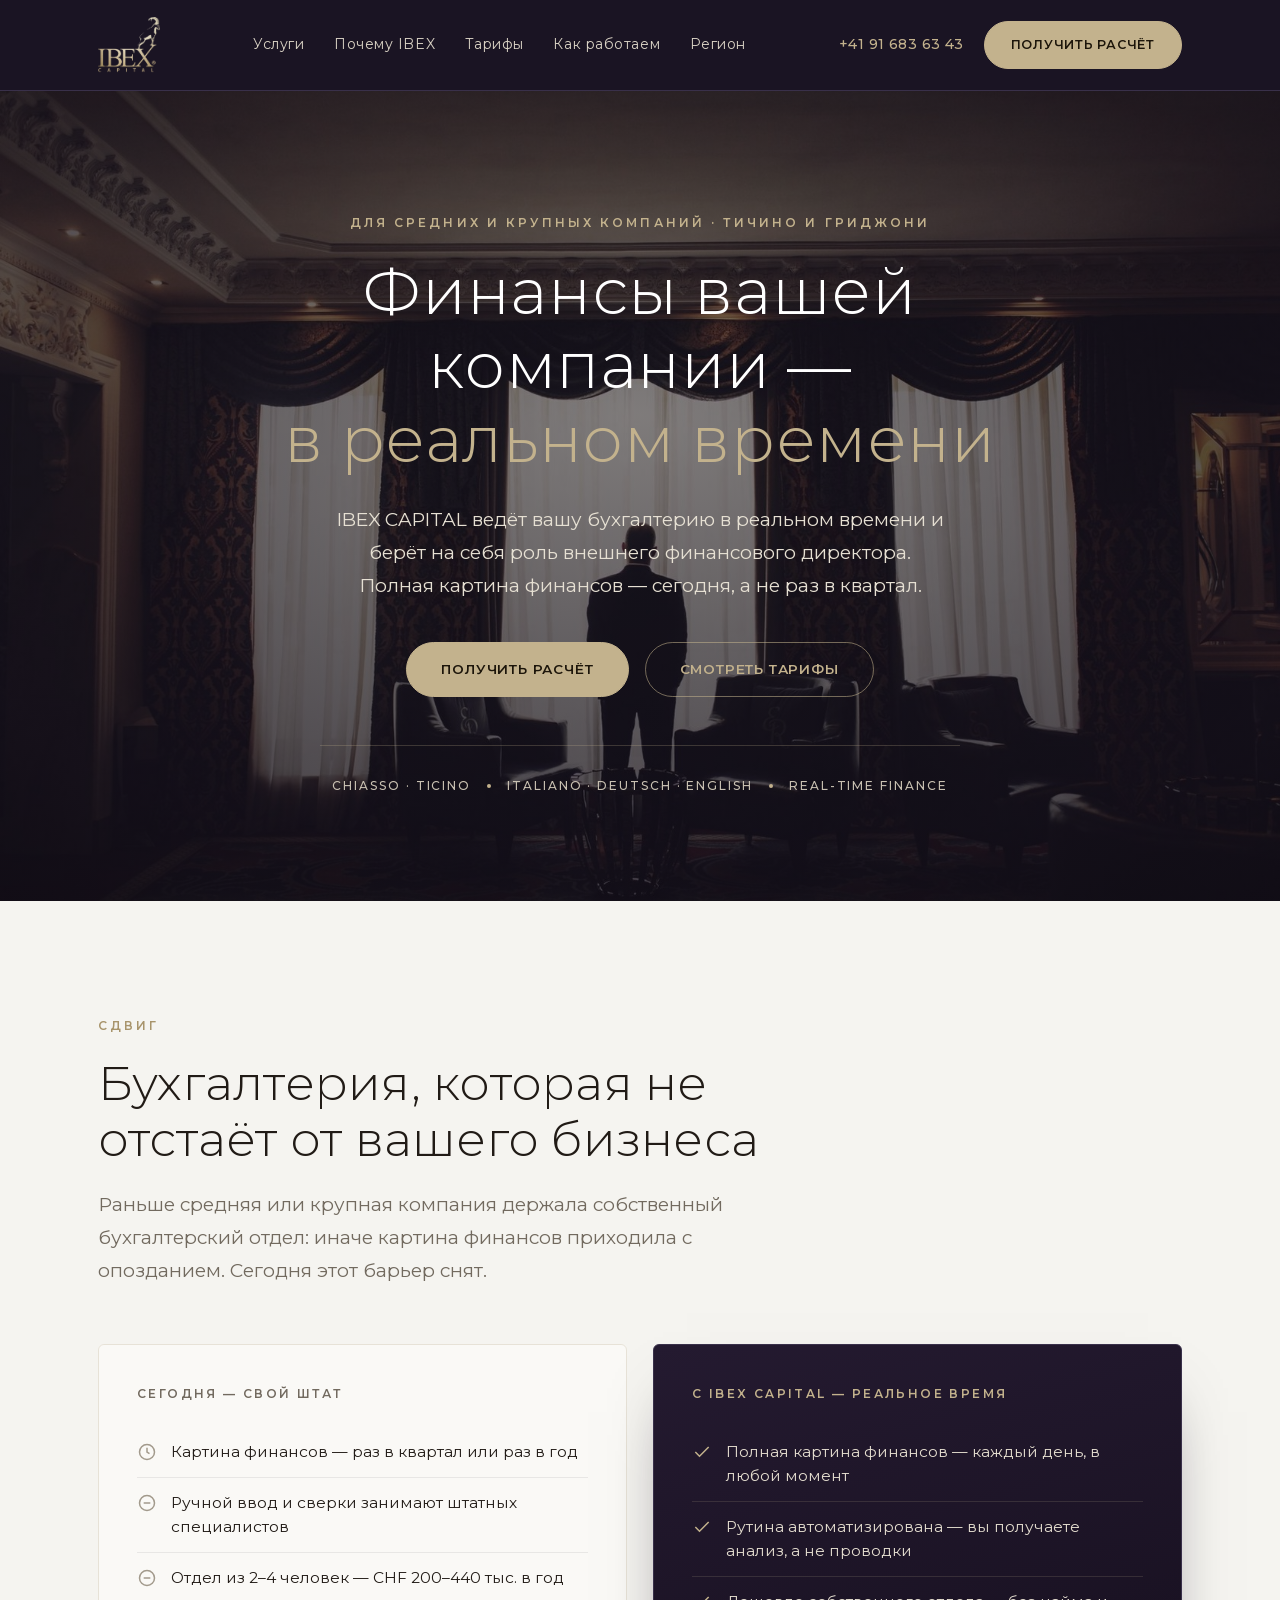
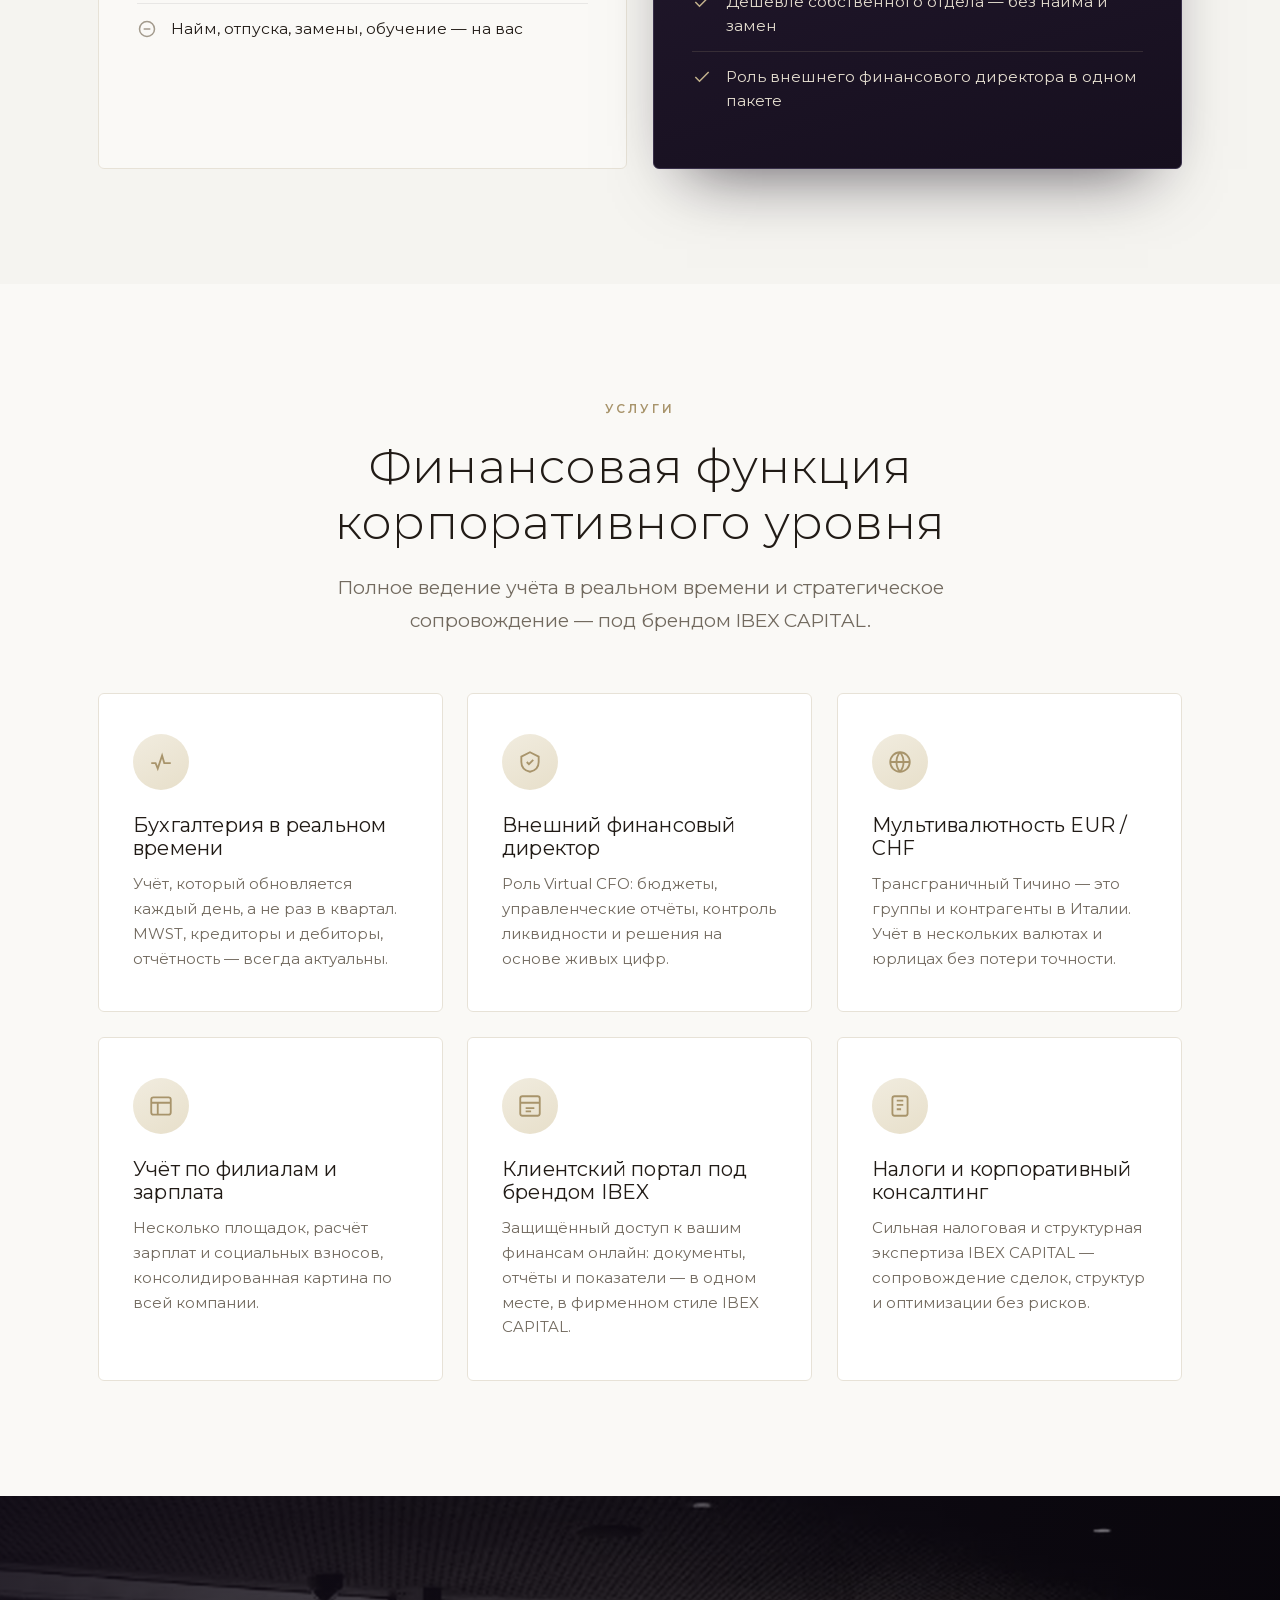
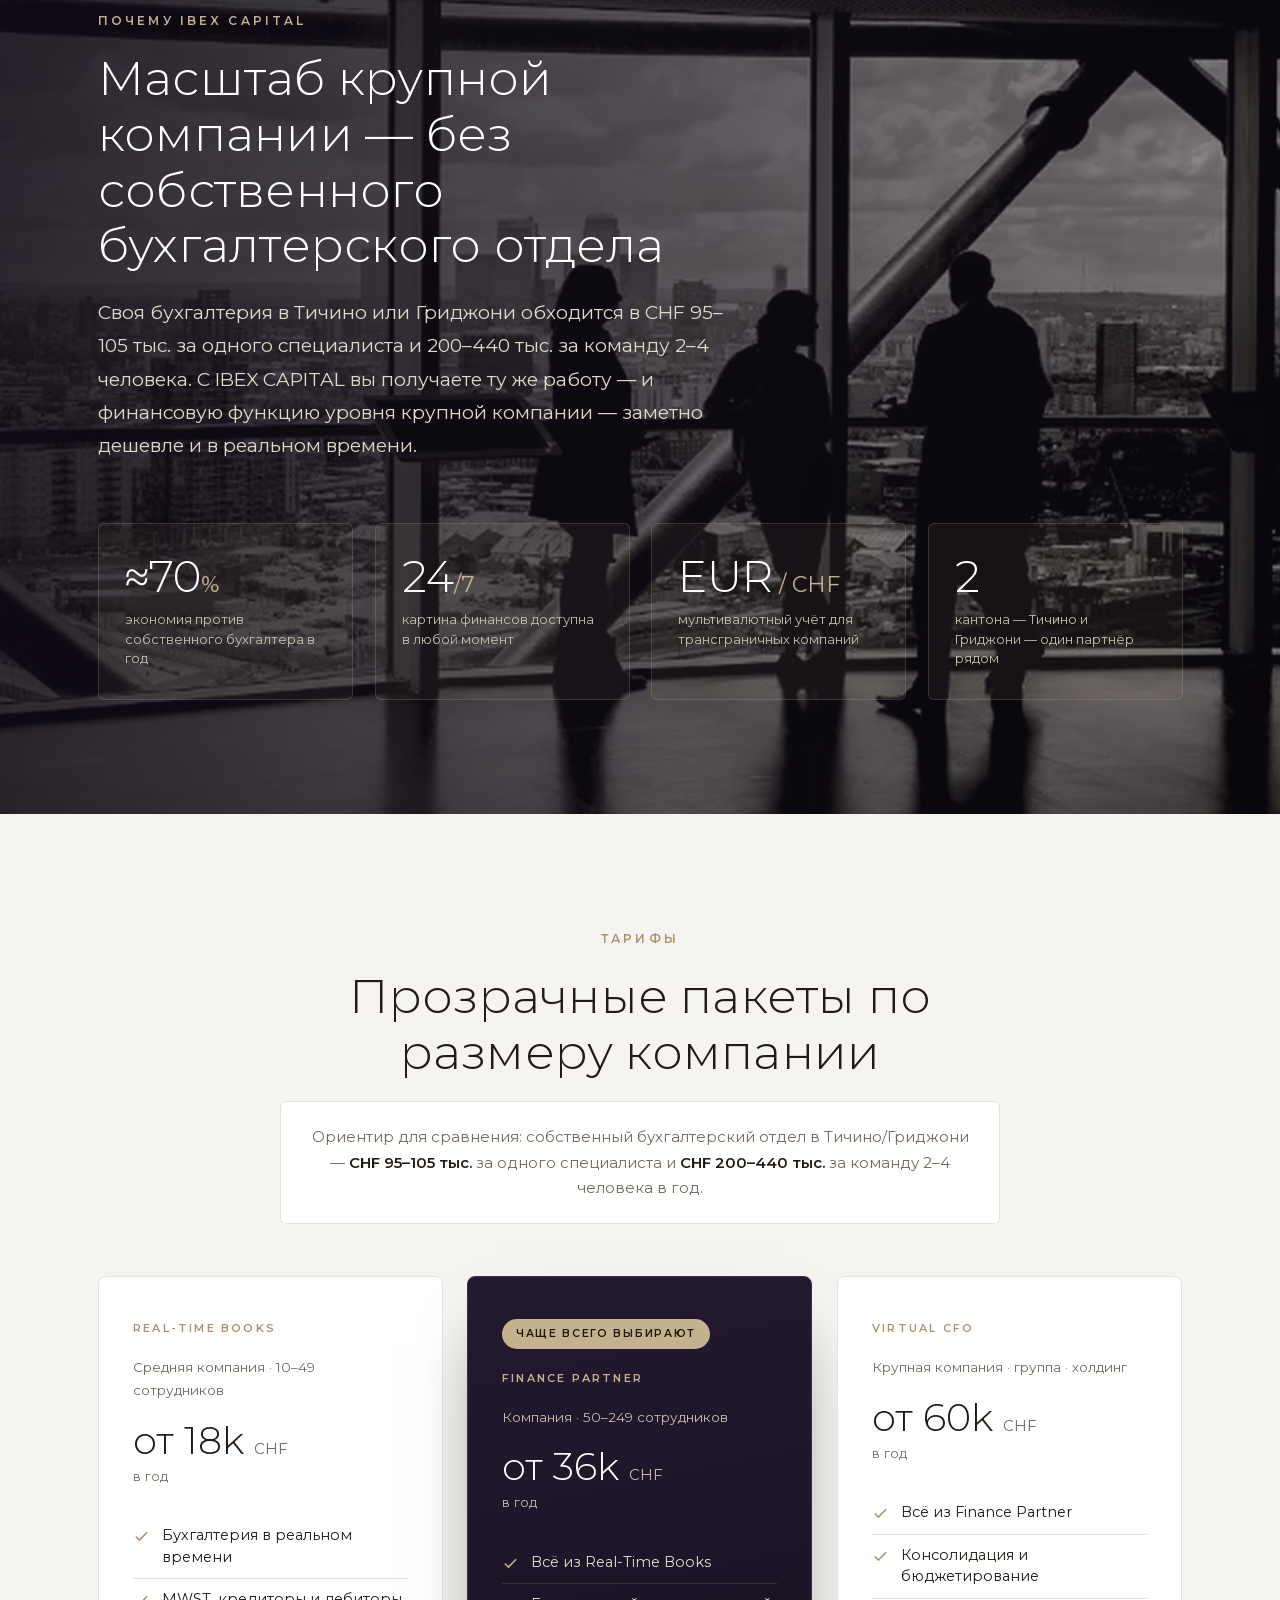
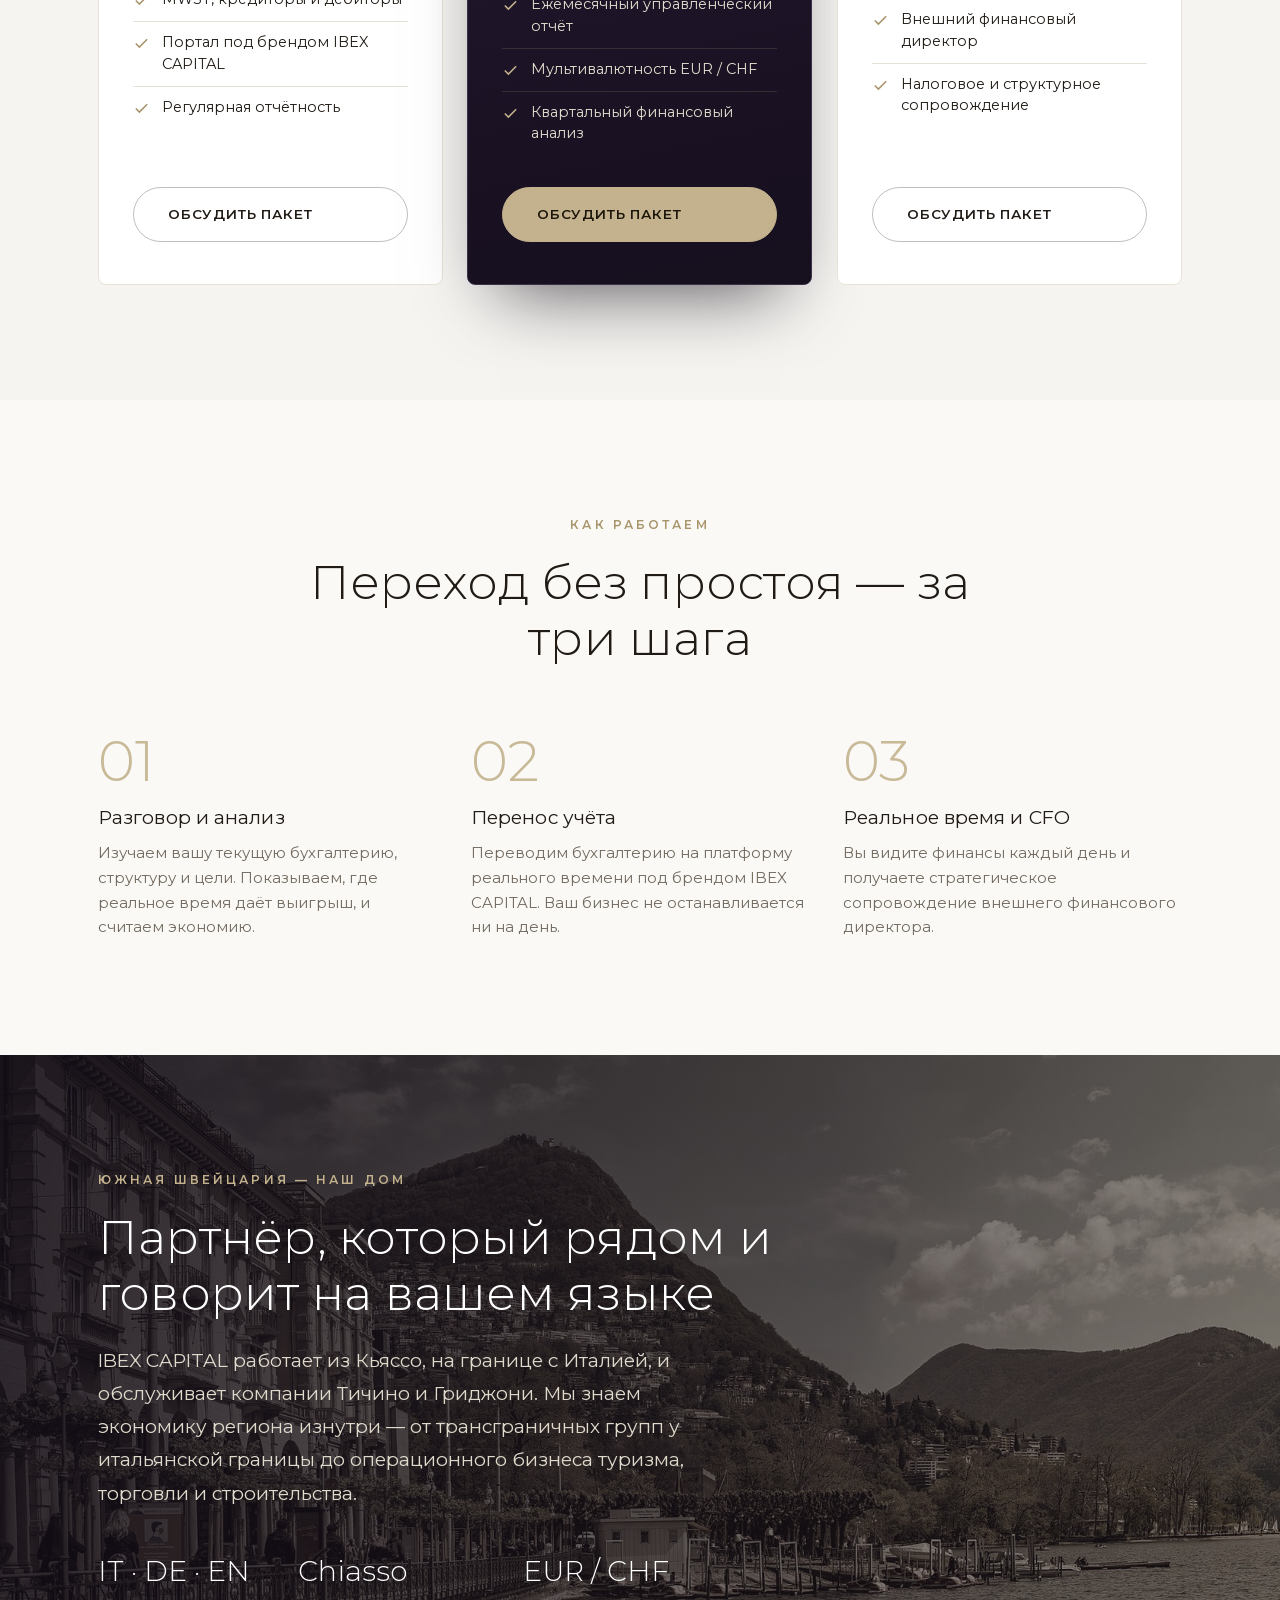
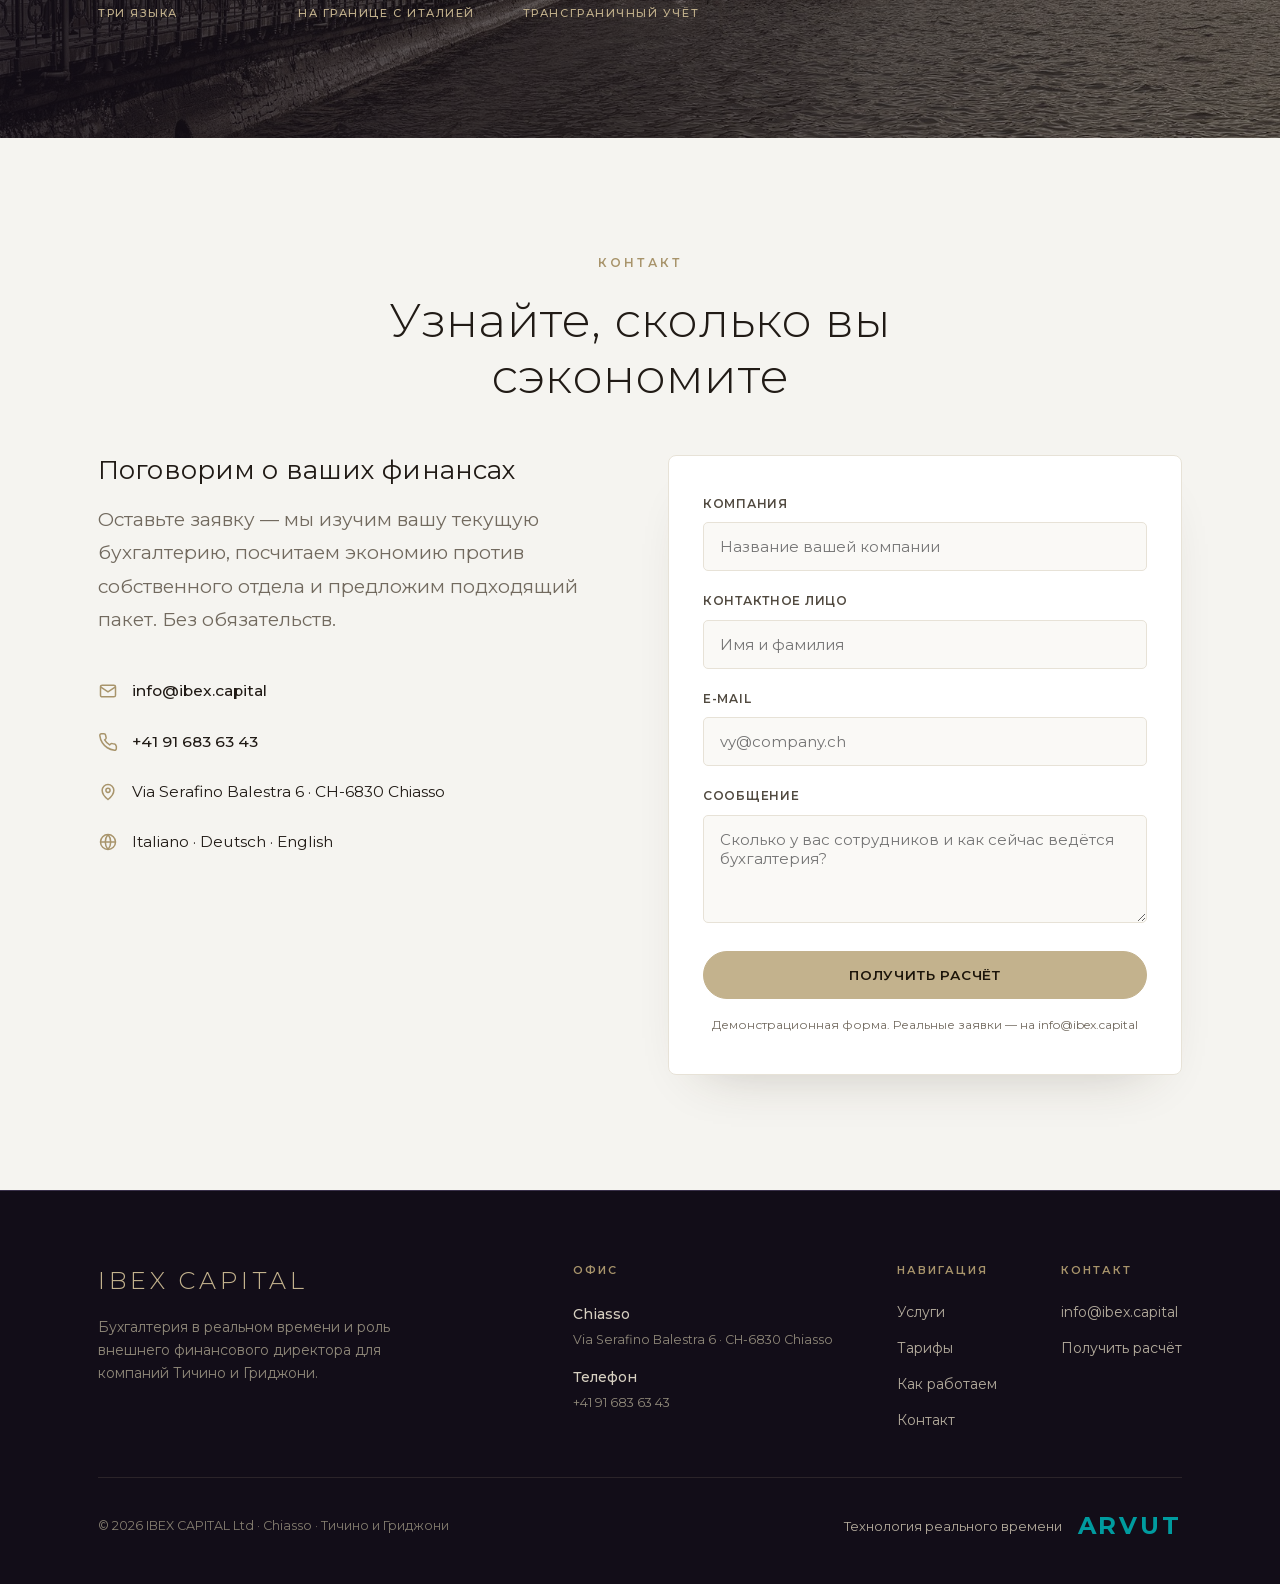
==== index.html @ 10ece0eb "IBEX CAPITAL — RU landing (real-time accounting, Ticino & Grigioni)" ====
<!DOCTYPE html>
<html lang="ru">
<head>
<meta charset="UTF-8">
<meta name="viewport" content="width=device-width, initial-scale=1">
<title>IBEX CAPITAL — Финансы вашей компании в реальном времени · Тичино и Гриджони</title>
<meta name="description" content="IBEX CAPITAL ведёт бухгалтерию вашей компании в реальном времени и берёт на себя роль внешнего финансового директора. Chiasso · Тичино и Гриджони.">
<link rel="stylesheet" href="fonts/fonts.css">
<style>
:root{
  --dark:#1a1423; --dark2:#120d18; --panel:#241a30;
  --gold:#c3b28d; --gold-lt:#dccbaa; --gold-dk:#a8946b;
  --cream:#f5f4f0; --paper:#faf9f6; --white:#ffffff;
  --ink:#211b16; --muted:#726a5f; --line:#e7e2d7; --line-dk:#39304a;
  --arvut:#009b9f;
  --sans:'Montserrat',-apple-system,BlinkMacSystemFont,'Segoe UI',sans-serif;
  --head:'Montserrat',Georgia,serif;
}
*{box-sizing:border-box;}
html{scroll-behavior:smooth;}
body{margin:0;font-family:var(--sans);color:var(--ink);background:var(--white);
  font-size:17px;line-height:1.7;font-weight:400;-webkit-font-smoothing:antialiased;text-rendering:optimizeLegibility;}
h1,h2,h3{font-family:var(--head);font-weight:300;line-height:1.16;margin:0;letter-spacing:.005em;}
p{margin:0;}
a{color:inherit;text-decoration:none;}
img,svg{display:block;max-width:100%;}
.wrap{max-width:1180px;margin:0 auto;padding:0 clamp(20px,5vw,48px);}
.eyebrow{font-family:var(--sans);font-weight:600;font-size:12px;letter-spacing:.26em;
  text-transform:uppercase;color:var(--gold-dk);margin-bottom:20px;}
.eyebrow.light{color:var(--gold);}
.lead{font-size:clamp(16.5px,2vw,19px);color:var(--muted);line-height:1.75;font-weight:400;}
section{position:relative;}
.sec{padding:clamp(66px,9vw,124px) 0;}

/* buttons — pill, gold */
.btn{display:inline-flex;align-items:center;gap:9px;font-family:var(--sans);font-weight:600;
  font-size:13.5px;letter-spacing:.06em;text-transform:uppercase;padding:15px 34px;border-radius:999px;
  transition:transform .25s,background .25s,color .25s,border-color .25s;cursor:pointer;
  border:1px solid transparent;white-space:nowrap;}
.btn-gold{background:var(--gold);color:#1c150a;border-color:var(--gold);}
.btn-gold:hover{background:var(--gold-lt);border-color:var(--gold-lt);color:#1c150a;transform:translateY(-2px);}
.btn-ghost{background:transparent;color:var(--gold);border-color:rgba(195,178,141,.55);}
.btn-ghost:hover{background:rgba(195,178,141,.12);border-color:var(--gold);color:var(--gold-lt);}
.btn-out{background:transparent;color:var(--ink);border-color:rgba(33,27,22,.28);}
.btn-out:hover{background:var(--ink);color:var(--gold-lt);border-color:var(--ink);transform:translateY(-2px);}

/* ── nav (dark) ── */
.nav{background:var(--dark);position:sticky;top:0;z-index:40;border-bottom:1px solid var(--line-dk);}
.nav-in{height:90px;display:flex;align-items:center;justify-content:space-between;gap:24px;}
.brandlogo{display:flex;align-items:center;gap:14px;}
.brandlogo img{height:56px;width:auto;}
.navlinks{display:flex;align-items:center;gap:clamp(16px,2.3vw,34px);}
.navlinks a{color:#d9d2c4;font-weight:400;font-size:14px;letter-spacing:.04em;transition:color .2s;}
.navlinks a:hover{color:var(--gold);}
.nav-right{display:flex;align-items:center;gap:20px;}
.nav-phone{color:var(--gold);font-size:14px;font-weight:500;letter-spacing:.03em;white-space:nowrap;}
.cta-nav{padding:12px 26px;font-size:12.5px;}

/* ── hero ── */
.hero{position:relative;min-height:calc(100svh - 90px);display:flex;align-items:center;
  overflow:hidden;background:var(--dark);padding:12vh 0 10vh;text-align:center;}
.hero .bg{position:absolute;inset:0;width:100%;height:100%;object-fit:cover;object-position:50% 42%;}
.hero .veil{position:absolute;inset:0;
  background:radial-gradient(120% 100% at 50% 40%,rgba(18,13,24,.5) 0%,rgba(18,13,24,.74) 55%,rgba(12,9,16,.9) 100%);}
.hero .wrap{position:relative;z-index:2;width:100%;}
.hero-in{max-width:800px;margin:0 auto;color:#fff;}
.hero h1{font-size:clamp(34px,5.8vw,64px);color:#fff;margin-bottom:26px;font-weight:300;letter-spacing:.01em;}
.hero h1 em{font-style:normal;color:var(--gold);}
.hero .lead{color:#e6e0d3;max-width:620px;margin:0 auto 40px;font-size:clamp(16px,1.9vw,19px);}
.hero-cta{display:flex;gap:16px;flex-wrap:wrap;margin-bottom:48px;justify-content:center;}
.trust{display:flex;align-items:center;justify-content:center;gap:16px;flex-wrap:wrap;
  padding-top:30px;border-top:1px solid rgba(195,178,141,.24);max-width:640px;margin:0 auto;}
.trust span{font-size:12px;letter-spacing:.16em;text-transform:uppercase;color:#c9c1b2;font-weight:500;}
.trust .dot{width:4px;height:4px;border-radius:50%;background:var(--gold);}

/* ── section heading ── */
.shead{max-width:720px;margin-bottom:14px;}
.shead h2{font-size:clamp(28px,4.2vw,48px);margin-bottom:20px;}
.center{margin-left:auto;margin-right:auto;text-align:center;}

/* ── shift ── */
.bg-cream{background:var(--cream);}
.shift-grid{display:grid;grid-template-columns:1fr 1fr;gap:26px;margin-top:56px;}
.shift-card{padding:42px 38px;border-radius:6px;border:1px solid var(--line);background:var(--white);}
.shift-card.now{background:var(--paper);}
.shift-card.ibx{background:linear-gradient(165deg,#241a30,#160f1e);border:1px solid var(--line-dk);color:#fff;
  box-shadow:0 34px 66px -34px rgba(15,9,22,.7);}
.shift-card h3{font-size:12px;font-family:var(--sans);font-weight:600;letter-spacing:.2em;
  text-transform:uppercase;margin-bottom:26px;}
.shift-card.now h3{color:var(--muted);}
.shift-card.ibx h3{color:var(--gold);}
.shift-list{list-style:none;padding:0;margin:0;}
.shift-list li{display:flex;gap:14px;padding:13px 0;font-size:15.5px;line-height:1.55;align-items:flex-start;font-weight:400;}
.shift-list li+li{border-top:1px solid rgba(0,0,0,.07);}
.shift-card.ibx .shift-list li+li{border-top:1px solid rgba(195,178,141,.16);}
.shift-card.ibx li{color:#e4ddcf;}
.ic{flex:none;width:20px;height:20px;margin-top:2px;}

/* ── services ── */
.bg-paper{background:var(--paper);}
.svc-grid{display:grid;grid-template-columns:repeat(3,1fr);gap:24px;margin-top:56px;}
.svc{background:#fff;border:1px solid var(--line);border-radius:6px;padding:40px 34px;
  transition:transform .35s,box-shadow .35s,border-color .35s;}
.svc:hover{transform:translateY(-6px);box-shadow:0 28px 54px -30px rgba(60,48,30,.32);border-color:var(--gold);}
.svc-ic{width:56px;height:56px;border-radius:50%;display:grid;place-items:center;margin-bottom:24px;
  background:linear-gradient(150deg,#f1ecdf,#e7dfca);}
.svc-ic svg{width:26px;height:26px;stroke:var(--gold-dk);}
.svc h3{font-size:20px;margin-bottom:12px;font-weight:400;letter-spacing:.01em;}
.svc p{font-size:15px;color:var(--muted);line-height:1.65;}

/* ── dark photo band ── */
.bgblock{position:relative;color:#fff;overflow:hidden;background:var(--dark);}
.bgblock .bgimg{position:absolute;inset:0;width:100%;height:100%;object-fit:cover;}
.bgblock .veil{position:absolute;inset:0;}
.bgblock .wrap{position:relative;z-index:2;}
.bgblock h2{color:#fff;font-size:clamp(28px,4.2vw,48px);max-width:720px;margin-bottom:22px;font-weight:300;}
.bgblock .lead{color:#e0dacd;max-width:640px;}
.band-veil{background:linear-gradient(105deg,rgba(16,11,22,.9) 0%,rgba(18,13,24,.72) 44%,rgba(20,14,28,.4) 100%);}
.ticino-veil{background:linear-gradient(105deg,rgba(16,11,22,.86) 0%,rgba(18,13,24,.6) 48%,rgba(20,14,28,.3) 100%);}
.stats{display:grid;grid-template-columns:repeat(4,1fr);gap:22px;margin-top:60px;}
.stat{padding:30px 26px;border-radius:6px;background:rgba(195,178,141,.06);
  border:1px solid rgba(195,178,141,.2);}
.stat .n{font-family:var(--head);font-weight:300;font-size:clamp(30px,3.6vw,44px);color:#fff;
  line-height:1;margin-bottom:12px;}
.stat .n small{font-size:.5em;color:var(--gold);font-weight:400;}
.stat .t{font-size:13px;color:#c6bfb1;line-height:1.5;}

/* ── pricing ── */
.price-anchor{max-width:720px;margin:0 auto 52px;text-align:center;font-size:15px;color:var(--muted);
  background:#fff;border:1px solid var(--line);border-radius:6px;padding:22px 30px;}
.price-anchor b{color:var(--ink);font-weight:600;}
.price-grid{display:grid;grid-template-columns:repeat(3,1fr);gap:24px;}
.tier{background:#fff;border:1px solid var(--line);border-radius:8px;padding:42px 34px;display:flex;
  flex-direction:column;transition:transform .35s,box-shadow .35s;}
.tier:hover{transform:translateY(-6px);box-shadow:0 32px 60px -32px rgba(60,48,30,.34);}
.tier.feat{background:linear-gradient(168deg,#241a30,#160f1e);color:#fff;border:1px solid var(--line-dk);
  box-shadow:0 36px 70px -32px rgba(15,9,22,.7);}
.tier .tag{font-family:var(--sans);font-weight:600;font-size:11px;letter-spacing:.2em;text-transform:uppercase;
  color:var(--gold-dk);margin-bottom:18px;}
.tier.feat .tag{color:var(--gold);}
.tier .who{font-size:13.5px;color:var(--muted);margin-bottom:20px;}
.tier.feat .who{color:#c6bfb1;}
.tier .price{font-family:var(--head);font-weight:300;font-size:38px;line-height:1;margin-bottom:6px;}
.tier .price small{font-size:15px;color:var(--muted);font-weight:400;}
.tier.feat .price small{color:#c6bfb1;}
.tier .per{font-size:12.5px;color:var(--muted);margin-bottom:28px;letter-spacing:.02em;}
.tier.feat .per{color:#c6bfb1;}
.tier ul{list-style:none;padding:0;margin:0 0 32px;flex:1;}
.tier li{display:flex;gap:12px;font-size:14.5px;padding:10px 0;line-height:1.5;align-items:flex-start;
  border-top:1px solid var(--line);font-weight:400;}
.tier.feat li{border-top:1px solid rgba(195,178,141,.16);color:#e4ddcf;}
.tier li:first-child{border-top:none;}
.tier .chk{flex:none;width:17px;height:17px;margin-top:3px;color:var(--gold-dk);}
.tier.feat .chk{color:var(--gold);}
.ribbon{display:inline-block;align-self:flex-start;font-size:10.5px;font-weight:600;letter-spacing:.16em;
  text-transform:uppercase;background:var(--gold);color:#1c150a;padding:6px 14px;border-radius:999px;margin-bottom:20px;}

/* ── steps ── */
.steps{display:grid;grid-template-columns:repeat(3,1fr);gap:34px;margin-top:56px;}
.step{position:relative;padding-top:10px;}
.step .num{font-family:var(--head);font-weight:300;font-size:56px;color:var(--gold);line-height:1;margin-bottom:18px;opacity:.9;}
.step h3{font-size:19px;margin-bottom:12px;font-weight:400;}
.step p{font-size:15px;color:var(--muted);line-height:1.65;}

/* ── region marks ── */
.pmarks{display:flex;gap:48px;margin-top:38px;flex-wrap:wrap;}
.pmarks div{font-family:var(--head);font-weight:300;font-size:28px;color:#fff;}
.pmarks span{display:block;font-family:var(--sans);font-size:11px;font-weight:500;color:var(--gold);
  letter-spacing:.14em;text-transform:uppercase;margin-top:8px;}

/* ── contact ── */
.contact-grid{display:grid;grid-template-columns:1fr 1fr;gap:56px;margin-top:50px;}
.contact-info h3{font-size:26px;margin-bottom:18px;font-weight:400;}
.contact-info .lead{margin-bottom:30px;}
.cline{display:flex;gap:14px;align-items:center;padding:12px 0;font-size:15.5px;}
.cline svg{width:20px;height:20px;stroke:var(--gold-dk);flex:none;}
.cline a{font-weight:500;}
form{background:#fff;border:1px solid var(--line);border-radius:8px;padding:38px 34px;
  box-shadow:0 26px 54px -36px rgba(60,48,30,.3);}
.field{margin-bottom:20px;}
label{display:block;font-size:12px;font-weight:600;color:#514a40;margin-bottom:8px;letter-spacing:.06em;text-transform:uppercase;}
input,textarea{width:100%;font-family:var(--sans);font-size:15px;padding:14px 16px;border:1px solid var(--line);
  border-radius:5px;background:var(--paper);color:var(--ink);transition:border-color .2s,background .2s;}
input:focus,textarea:focus{outline:none;border-color:var(--gold);background:#fff;}
textarea{resize:vertical;min-height:108px;}
form .btn{width:100%;justify-content:center;}
.formnote{font-size:12px;color:var(--muted);margin-top:16px;text-align:center;}

/* ── footer ── */
footer{background:var(--dark2);color:#a79f90;padding:70px 0 38px;border-top:1px solid var(--line-dk);}
.foot-top{display:flex;justify-content:space-between;gap:44px;flex-wrap:wrap;
  padding-bottom:38px;border-bottom:1px solid rgba(195,178,141,.14);}
.foot-brand .wm{font-family:var(--head);font-weight:300;font-size:24px;color:var(--gold);letter-spacing:.16em;}
.foot-brand p{font-size:14px;color:#8f8879;margin-top:14px;max-width:340px;line-height:1.65;}
.foot-links{display:flex;gap:64px;flex-wrap:wrap;}
.foot-col h4{font-family:var(--sans);font-size:11px;letter-spacing:.18em;text-transform:uppercase;
  color:var(--gold-dk);margin:0 0 16px;font-weight:600;}
.foot-col a{display:block;font-size:14px;color:#b3ab9c;padding:6px 0;transition:color .2s;}
.foot-col a:hover{color:var(--gold);}
.foot-offices .foff{padding:8px 0;}
.foot-offices .foff b{display:block;color:#d6cfc0;font-size:14px;font-weight:500;}
.foot-offices .foff span{display:block;color:#8f8879;font-size:12.5px;margin-top:2px;}
.foot-bot{display:flex;justify-content:space-between;gap:18px 30px;flex-wrap:wrap;align-items:center;padding-top:28px;}
.foot-bot .copy{font-size:12.5px;color:#847d6f;}
.foot-credit{display:flex;align-items:center;gap:16px;}
.foot-credit .lbl{font-size:13px;color:#b3ab9c;}
.foot-credit .arvut-wm{font-family:var(--sans);font-weight:700;font-size:24px;color:var(--arvut);
  letter-spacing:.12em;}

/* ── reveal ── */
.reveal{opacity:0;transform:translateY(26px);
  transition:opacity .8s cubic-bezier(.22,.61,.36,1),transform .8s cubic-bezier(.22,.61,.36,1);
  will-change:opacity,transform;}
.reveal.in{opacity:1;transform:none;}
@media(prefers-reduced-motion:reduce){*{animation:none!important;transition:none!important;}.reveal{opacity:1;transform:none;}}

/* ── responsive ── */
@media(max-width:980px){
  .svc-grid,.price-grid,.steps,.stats{grid-template-columns:1fr 1fr;}
  .contact-grid{grid-template-columns:1fr;gap:38px;}
  .stats{gap:16px;}
}
@media(max-width:760px){
  .navlinks,.nav-phone{display:none;}
  .shift-grid,.svc-grid,.price-grid,.steps,.stats{grid-template-columns:1fr;}
  .hero{padding:9vh 0 10vh;min-height:auto;}
  .pmarks{gap:30px;}
  .tier.feat{order:-1;}
  .brandlogo img{height:48px;}
}
</style>
</head>
<body>

<!-- NAV -->
<header class="nav" id="top">
  <div class="wrap nav-in">
    <a href="#top" class="brandlogo"><img src="assets/ibex-logo.png" alt="IBEX CAPITAL"></a>
    <nav class="navlinks">
      <a href="#servizi">Услуги</a>
      <a href="#perche">Почему IBEX</a>
      <a href="#tariffe">Тарифы</a>
      <a href="#come">Как работаем</a>
      <a href="#regione">Регион</a>
    </nav>
    <div class="nav-right">
      <span class="nav-phone">+41 91 683 63 43</span>
      <a href="#contatto" class="btn btn-gold cta-nav">Получить расчёт</a>
    </div>
  </div>
</header>

<!-- HERO -->
<section class="hero">
  <img class="bg" src="assets/hero.jpg?v=1" alt="IBEX CAPITAL — Chiasso">
  <div class="veil"></div>
  <div class="wrap">
    <div class="hero-in">
      <p class="eyebrow light">Для средних и крупных компаний · Тичино и Гриджони</p>
      <h1>Финансы вашей компании —<br><em>в реальном времени</em></h1>
      <p class="lead">IBEX CAPITAL ведёт вашу бухгалтерию в реальном времени и берёт на себя роль внешнего финансового директора. Полная картина финансов — сегодня, а не раз в квартал.</p>
      <div class="hero-cta">
        <a href="#contatto" class="btn btn-gold">Получить расчёт</a>
        <a href="#tariffe" class="btn btn-ghost">Смотреть тарифы</a>
      </div>
      <div class="trust">
        <span>Chiasso · Ticino</span><i class="dot"></i>
        <span>Italiano · Deutsch · English</span><i class="dot"></i>
        <span>Real-Time Finance</span>
      </div>
    </div>
  </div>
</section>

<!-- SHIFT -->
<section class="sec bg-cream" id="cambiamento">
  <div class="wrap">
    <div class="shead reveal">
      <p class="eyebrow">Сдвиг</p>
      <h2>Бухгалтерия, которая не отстаёт от вашего бизнеса</h2>
      <p class="lead">Раньше средняя или крупная компания держала собственный бухгалтерский отдел: иначе картина финансов приходила с опозданием. Сегодня этот барьер снят.</p>
    </div>
    <div class="shift-grid">
      <div class="shift-card now reveal">
        <h3>Сегодня — свой штат</h3>
        <ul class="shift-list">
          <li><svg class="ic" viewBox="0 0 24 24" fill="none" stroke="#a29a8c" stroke-width="1.8"><circle cx="12" cy="12" r="9"/><path d="M12 7v5l3 2"/></svg>Картина финансов — раз в квартал или раз в год</li>
          <li><svg class="ic" viewBox="0 0 24 24" fill="none" stroke="#a29a8c" stroke-width="1.8"><circle cx="12" cy="12" r="9"/><path d="M8 12h8"/></svg>Ручной ввод и сверки занимают штатных специалистов</li>
          <li><svg class="ic" viewBox="0 0 24 24" fill="none" stroke="#a29a8c" stroke-width="1.8"><circle cx="12" cy="12" r="9"/><path d="M8 12h8"/></svg>Отдел из 2–4 человек — CHF 200–440 тыс. в год</li>
          <li><svg class="ic" viewBox="0 0 24 24" fill="none" stroke="#a29a8c" stroke-width="1.8"><circle cx="12" cy="12" r="9"/><path d="M8 12h8"/></svg>Найм, отпуска, замены, обучение — на вас</li>
        </ul>
      </div>
      <div class="shift-card ibx reveal">
        <h3>С IBEX CAPITAL — реальное время</h3>
        <ul class="shift-list">
          <li><svg class="ic" viewBox="0 0 24 24" fill="none" stroke="#c3b28d" stroke-width="1.8"><path d="M20 6 9 17l-5-5"/></svg>Полная картина финансов — каждый день, в любой момент</li>
          <li><svg class="ic" viewBox="0 0 24 24" fill="none" stroke="#c3b28d" stroke-width="1.8"><path d="M20 6 9 17l-5-5"/></svg>Рутина автоматизирована — вы получаете анализ, а не проводки</li>
          <li><svg class="ic" viewBox="0 0 24 24" fill="none" stroke="#c3b28d" stroke-width="1.8"><path d="M20 6 9 17l-5-5"/></svg>Дешевле собственного отдела — без найма и замен</li>
          <li><svg class="ic" viewBox="0 0 24 24" fill="none" stroke="#c3b28d" stroke-width="1.8"><path d="M20 6 9 17l-5-5"/></svg>Роль внешнего финансового директора в одном пакете</li>
        </ul>
      </div>
    </div>
  </div>
</section>

<!-- SERVICES -->
<section class="sec bg-paper" id="servizi">
  <div class="wrap">
    <div class="shead center reveal">
      <p class="eyebrow">Услуги</p>
      <h2>Финансовая функция корпоративного уровня</h2>
      <p class="lead">Полное ведение учёта в реальном времени и стратегическое сопровождение — под брендом IBEX CAPITAL.</p>
    </div>
    <div class="svc-grid">
      <div class="svc reveal">
        <div class="svc-ic"><svg viewBox="0 0 24 24" fill="none" stroke-width="1.7"><path d="M3 13h4l2 5 4-12 2 7h6"/></svg></div>
        <h3>Бухгалтерия в реальном времени</h3>
        <p>Учёт, который обновляется каждый день, а не раз в квартал. MWST, кредиторы и дебиторы, отчётность — всегда актуальны.</p>
      </div>
      <div class="svc reveal">
        <div class="svc-ic"><svg viewBox="0 0 24 24" fill="none" stroke-width="1.7"><path d="M12 3l8 4v5c0 5-3.5 8-8 9-4.5-1-8-4-8-9V7z"/><path d="M9 12l2 2 4-4"/></svg></div>
        <h3>Внешний финансовый директор</h3>
        <p>Роль Virtual CFO: бюджеты, управленческие отчёты, контроль ликвидности и решения на основе живых цифр.</p>
      </div>
      <div class="svc reveal">
        <div class="svc-ic"><svg viewBox="0 0 24 24" fill="none" stroke-width="1.7"><circle cx="12" cy="12" r="9"/><path d="M3 12h18M12 3a14 14 0 010 18M12 3a14 14 0 000 18"/></svg></div>
        <h3>Мультивалютность EUR / CHF</h3>
        <p>Трансграничный Тичино — это группы и контрагенты в Италии. Учёт в нескольких валютах и юрлицах без потери точности.</p>
      </div>
      <div class="svc reveal">
        <div class="svc-ic"><svg viewBox="0 0 24 24" fill="none" stroke-width="1.7"><rect x="3" y="4" width="18" height="16" rx="2"/><path d="M3 9h18M9 9v11"/></svg></div>
        <h3>Учёт по филиалам и зарплата</h3>
        <p>Несколько площадок, расчёт зарплат и социальных взносов, консолидированная картина по всей компании.</p>
      </div>
      <div class="svc reveal">
        <div class="svc-ic"><svg viewBox="0 0 24 24" fill="none" stroke-width="1.7"><rect x="3" y="3" width="18" height="18" rx="2"/><path d="M3 9h18M8 14h8M8 17h5"/></svg></div>
        <h3>Клиентский портал под брендом IBEX</h3>
        <p>Защищённый доступ к вашим финансам онлайн: документы, отчёты и показатели — в одном месте, в фирменном стиле IBEX CAPITAL.</p>
      </div>
      <div class="svc reveal">
        <div class="svc-ic"><svg viewBox="0 0 24 24" fill="none" stroke-width="1.7"><path d="M9 7h6M9 11h6M9 15h4"/><rect x="5" y="3" width="14" height="18" rx="2"/></svg></div>
        <h3>Налоги и корпоративный консалтинг</h3>
        <p>Сильная налоговая и структурная экспертиза IBEX CAPITAL — сопровождение сделок, структур и оптимизации без рисков.</p>
      </div>
    </div>
  </div>
</section>

<!-- ADVANTAGE BAND -->
<section class="sec bgblock" id="perche">
  <img class="bgimg" src="assets/city.jpg?v=1" alt="Панорама города">
  <div class="veil band-veil"></div>
  <div class="wrap">
    <div class="reveal" style="max-width:720px;">
      <p class="eyebrow light">Почему IBEX CAPITAL</p>
      <h2>Масштаб крупной компании — без собственного бухгалтерского отдела</h2>
      <p class="lead">Своя бухгалтерия в Тичино или Гриджони обходится в CHF 95–105 тыс. за одного специалиста и 200–440 тыс. за команду 2–4 человека. С IBEX CAPITAL вы получаете ту же работу — и финансовую функцию уровня крупной компании — заметно дешевле и в реальном времени.</p>
    </div>
    <div class="stats">
      <div class="stat reveal"><div class="n">≈70<small>%</small></div><div class="t">экономия против собственного бухгалтера в год</div></div>
      <div class="stat reveal"><div class="n">24<small>/7</small></div><div class="t">картина финансов доступна в любой момент</div></div>
      <div class="stat reveal"><div class="n">EUR<small> / CHF</small></div><div class="t">мультивалютный учёт для трансграничных компаний</div></div>
      <div class="stat reveal"><div class="n">2</div><div class="t">кантона — Тичино и Гриджони — один партнёр рядом</div></div>
    </div>
  </div>
</section>

<!-- PRICING -->
<section class="sec bg-cream" id="tariffe">
  <div class="wrap">
    <div class="shead center reveal">
      <p class="eyebrow">Тарифы</p>
      <h2>Прозрачные пакеты по размеру компании</h2>
    </div>
    <p class="price-anchor reveal">Ориентир для сравнения: собственный бухгалтерский отдел в Тичино/Гриджони — <b>CHF 95–105 тыс.</b> за одного специалиста и <b>CHF 200–440 тыс.</b> за команду 2–4 человека в год.</p>
    <div class="price-grid">
      <div class="tier reveal">
        <span class="tag">Real-Time Books</span>
        <p class="who">Средняя компания · 10–49 сотрудников</p>
        <div class="price">от 18k <small>CHF</small></div>
        <p class="per">в год</p>
        <ul>
          <li><svg class="chk" viewBox="0 0 24 24" fill="none" stroke="currentColor" stroke-width="2.2"><path d="M20 6 9 17l-5-5"/></svg>Бухгалтерия в реальном времени</li>
          <li><svg class="chk" viewBox="0 0 24 24" fill="none" stroke="currentColor" stroke-width="2.2"><path d="M20 6 9 17l-5-5"/></svg>MWST, кредиторы и дебиторы</li>
          <li><svg class="chk" viewBox="0 0 24 24" fill="none" stroke="currentColor" stroke-width="2.2"><path d="M20 6 9 17l-5-5"/></svg>Портал под брендом IBEX CAPITAL</li>
          <li><svg class="chk" viewBox="0 0 24 24" fill="none" stroke="currentColor" stroke-width="2.2"><path d="M20 6 9 17l-5-5"/></svg>Регулярная отчётность</li>
        </ul>
        <a href="#contatto" class="btn btn-out">Обсудить пакет</a>
      </div>
      <div class="tier feat reveal">
        <span class="ribbon">Чаще всего выбирают</span>
        <span class="tag">Finance Partner</span>
        <p class="who">Компания · 50–249 сотрудников</p>
        <div class="price">от 36k <small>CHF</small></div>
        <p class="per">в год</p>
        <ul>
          <li><svg class="chk" viewBox="0 0 24 24" fill="none" stroke="currentColor" stroke-width="2.2"><path d="M20 6 9 17l-5-5"/></svg>Всё из Real-Time Books</li>
          <li><svg class="chk" viewBox="0 0 24 24" fill="none" stroke="currentColor" stroke-width="2.2"><path d="M20 6 9 17l-5-5"/></svg>Ежемесячный управленческий отчёт</li>
          <li><svg class="chk" viewBox="0 0 24 24" fill="none" stroke="currentColor" stroke-width="2.2"><path d="M20 6 9 17l-5-5"/></svg>Мультивалютность EUR / CHF</li>
          <li><svg class="chk" viewBox="0 0 24 24" fill="none" stroke="currentColor" stroke-width="2.2"><path d="M20 6 9 17l-5-5"/></svg>Квартальный финансовый анализ</li>
        </ul>
        <a href="#contatto" class="btn btn-gold">Обсудить пакет</a>
      </div>
      <div class="tier reveal">
        <span class="tag">Virtual CFO</span>
        <p class="who">Крупная компания · группа · холдинг</p>
        <div class="price">от 60k <small>CHF</small></div>
        <p class="per">в год</p>
        <ul>
          <li><svg class="chk" viewBox="0 0 24 24" fill="none" stroke="currentColor" stroke-width="2.2"><path d="M20 6 9 17l-5-5"/></svg>Всё из Finance Partner</li>
          <li><svg class="chk" viewBox="0 0 24 24" fill="none" stroke="currentColor" stroke-width="2.2"><path d="M20 6 9 17l-5-5"/></svg>Консолидация и бюджетирование</li>
          <li><svg class="chk" viewBox="0 0 24 24" fill="none" stroke="currentColor" stroke-width="2.2"><path d="M20 6 9 17l-5-5"/></svg>Внешний финансовый директор</li>
          <li><svg class="chk" viewBox="0 0 24 24" fill="none" stroke="currentColor" stroke-width="2.2"><path d="M20 6 9 17l-5-5"/></svg>Налоговое и структурное сопровождение</li>
        </ul>
        <a href="#contatto" class="btn btn-out">Обсудить пакет</a>
      </div>
    </div>
  </div>
</section>

<!-- HOW WE WORK -->
<section class="sec bg-paper" id="come">
  <div class="wrap">
    <div class="shead center reveal">
      <p class="eyebrow">Как работаем</p>
      <h2>Переход без простоя — за три шага</h2>
    </div>
    <div class="steps">
      <div class="step reveal">
        <div class="num">01</div>
        <h3>Разговор и анализ</h3>
        <p>Изучаем вашу текущую бухгалтерию, структуру и цели. Показываем, где реальное время даёт выигрыш, и считаем экономию.</p>
      </div>
      <div class="step reveal">
        <div class="num">02</div>
        <h3>Перенос учёта</h3>
        <p>Переводим бухгалтерию на платформу реального времени под брендом IBEX CAPITAL. Ваш бизнес не останавливается ни на день.</p>
      </div>
      <div class="step reveal">
        <div class="num">03</div>
        <h3>Реальное время и CFO</h3>
        <p>Вы видите финансы каждый день и получаете стратегическое сопровождение внешнего финансового директора.</p>
      </div>
    </div>
  </div>
</section>

<!-- REGION BLOCK -->
<section class="sec bgblock" id="regione">
  <img class="bgimg" src="assets/ticino.jpg?v=1" alt="Южная Швейцария — Лугано, Тичино">
  <div class="veil ticino-veil"></div>
  <div class="wrap">
    <div class="reveal" style="max-width:720px;">
      <p class="eyebrow light">Южная Швейцария — наш дом</p>
      <h2>Партнёр, который рядом и говорит на вашем языке</h2>
      <p class="lead">IBEX CAPITAL работает из Кьяссо, на границе с Италией, и обслуживает компании Тичино и Гриджони. Мы знаем экономику региона изнутри — от трансграничных групп у итальянской границы до операционного бизнеса туризма, торговли и строительства.</p>
    </div>
    <div class="pmarks reveal">
      <div>IT · DE · EN<span>Три языка</span></div>
      <div>Chiasso<span>на границе с Италией</span></div>
      <div>EUR / CHF<span>трансграничный учёт</span></div>
    </div>
  </div>
</section>

<!-- CONTACT -->
<section class="sec bg-cream" id="contatto">
  <div class="wrap">
    <div class="shead center reveal">
      <p class="eyebrow">Контакт</p>
      <h2>Узнайте, сколько вы сэкономите</h2>
    </div>
    <div class="contact-grid">
      <div class="contact-info reveal">
        <h3>Поговорим о ваших финансах</h3>
        <p class="lead">Оставьте заявку — мы изучим вашу текущую бухгалтерию, посчитаем экономию против собственного отдела и предложим подходящий пакет. Без обязательств.</p>
        <div class="cline"><svg viewBox="0 0 24 24" fill="none" stroke-width="1.8"><rect x="3" y="5" width="18" height="14" rx="2"/><path d="m3 7 9 6 9-6"/></svg><a href="mailto:info@ibex.capital">info@ibex.capital</a></div>
        <div class="cline"><svg viewBox="0 0 24 24" fill="none" stroke-width="1.8"><path d="M22 16.9v3a2 2 0 01-2.2 2 19.8 19.8 0 01-8.6-3 19.5 19.5 0 01-6-6 19.8 19.8 0 01-3-8.6A2 2 0 014.1 2h3a2 2 0 012 1.7c.1.9.3 1.8.6 2.6a2 2 0 01-.5 2.1L8 9.5a16 16 0 006 6l1.1-1.1a2 2 0 012.1-.5c.8.3 1.7.5 2.6.6a2 2 0 011.7 2z"/></svg><a href="tel:+41916836343">+41 91 683 63 43</a></div>
        <div class="cline"><svg viewBox="0 0 24 24" fill="none" stroke-width="1.8"><path d="M12 21s-7-5.2-7-11a7 7 0 0114 0c0 5.8-7 11-7 11z"/><circle cx="12" cy="10" r="2.5"/></svg>Via Serafino Balestra 6 · CH-6830 Chiasso</div>
        <div class="cline"><svg viewBox="0 0 24 24" fill="none" stroke-width="1.8"><circle cx="12" cy="12" r="9"/><path d="M3 12h18M12 3a14 14 0 010 18M12 3a14 14 0 000 18"/></svg>Italiano · Deutsch · English</div>
      </div>
      <form class="reveal" onsubmit="event.preventDefault();var b=this.querySelector('button');b.textContent='Спасибо! Мы свяжемся с вами';b.style.background='var(--arvut)';b.style.borderColor='var(--arvut)';b.style.color='#fff';">
        <div class="field"><label>Компания</label><input type="text" placeholder="Название вашей компании" required></div>
        <div class="field"><label>Контактное лицо</label><input type="text" placeholder="Имя и фамилия" required></div>
        <div class="field"><label>E-mail</label><input type="email" placeholder="vy@company.ch" required></div>
        <div class="field"><label>Сообщение</label><textarea placeholder="Сколько у вас сотрудников и как сейчас ведётся бухгалтерия?"></textarea></div>
        <button type="submit" class="btn btn-gold">Получить расчёт</button>
        <p class="formnote">Демонстрационная форма. Реальные заявки — на info@ibex.capital</p>
      </form>
    </div>
  </div>
</section>

<!-- FOOTER -->
<footer>
  <div class="wrap">
    <div class="foot-top">
      <div class="foot-brand">
        <div class="wm">IBEX&nbsp;CAPITAL</div>
        <p>Бухгалтерия в реальном времени и роль внешнего финансового директора для компаний Тичино и Гриджони.</p>
      </div>
      <div class="foot-links">
        <div class="foot-col foot-offices">
          <h4>Офис</h4>
          <div class="foff"><b>Chiasso</b><span>Via Serafino Balestra 6 · CH-6830 Chiasso</span></div>
          <div class="foff"><b>Телефон</b><span>+41 91 683 63 43</span></div>
        </div>
        <div class="foot-col">
          <h4>Навигация</h4>
          <a href="#servizi">Услуги</a>
          <a href="#tariffe">Тарифы</a>
          <a href="#come">Как работаем</a>
          <a href="#contatto">Контакт</a>
        </div>
        <div class="foot-col">
          <h4>Контакт</h4>
          <a href="mailto:info@ibex.capital">info@ibex.capital</a>
          <a href="#contatto">Получить расчёт</a>
        </div>
      </div>
    </div>
    <div class="foot-bot">
      <span class="copy">© 2026 IBEX CAPITAL Ltd · Chiasso · Тичино и Гриджони</span>
      <span class="foot-credit"><span class="lbl">Технология реального времени</span><span class="arvut-wm">ARVUT</span></span>
    </div>
  </div>
</footer>

<script>
(function(){
  if('IntersectionObserver' in window){
    var io=new IntersectionObserver(function(es){es.forEach(function(e){if(!e.isIntersecting)return;
      var el=e.target;var sibs=[].slice.call(el.parentElement.children).filter(function(c){return c.classList.contains('reveal');});
      var idx=Math.max(0,sibs.indexOf(el));el.style.transitionDelay=(idx*0.09)+'s';el.classList.add('in');
      io.unobserve(el);setTimeout(function(){el.style.transitionDelay='';},900+idx*90);});},{threshold:.12});
    document.querySelectorAll('.reveal').forEach(function(el){io.observe(el);});
    addEventListener('load',function(){setTimeout(function(){document.querySelectorAll('.reveal:not(.in)').forEach(function(el){
      if(el.getBoundingClientRect().top<innerHeight)el.classList.add('in');});},2400);});
  }else{document.querySelectorAll('.reveal').forEach(function(el){el.classList.add('in');});}
})();
</script>
</body>
</html>
---- fonts/fonts.css ----
/* ─── Montserrat (RU-версия: геометрический, ~Poppins, с кириллицей) ───
   Каждый субсет — ОТДЕЛЬНЫЙ @font-face с unicode-range, иначе браузер
   берёт только первый url() и латиница падает в системный шрифт. */
@font-face{font-family:'Montserrat';font-style:normal;font-weight:300;font-display:swap;src:url(montserrat-300-cyrillic.woff2) format('woff2');unicode-range:U+0301,U+0400-045F,U+0490-0491,U+04B0-04B1,U+2116;}
@font-face{font-family:'Montserrat';font-style:normal;font-weight:300;font-display:swap;src:url(montserrat-300-latin.woff2) format('woff2');unicode-range:U+0000-00FF,U+0131,U+0152-0153,U+02BB-02BC,U+02C6,U+02DA,U+02DC,U+2000-206F,U+2074,U+20AC,U+2122,U+2191,U+2193,U+2212,U+2215,U+FEFF,U+FFFD;}
@font-face{font-family:'Montserrat';font-style:normal;font-weight:400;font-display:swap;src:url(montserrat-400-cyrillic.woff2) format('woff2');unicode-range:U+0301,U+0400-045F,U+0490-0491,U+04B0-04B1,U+2116;}
@font-face{font-family:'Montserrat';font-style:normal;font-weight:400;font-display:swap;src:url(montserrat-400-latin.woff2) format('woff2');unicode-range:U+0000-00FF,U+0131,U+0152-0153,U+02BB-02BC,U+02C6,U+02DA,U+02DC,U+2000-206F,U+2074,U+20AC,U+2122,U+2191,U+2193,U+2212,U+2215,U+FEFF,U+FFFD;}
@font-face{font-family:'Montserrat';font-style:normal;font-weight:500;font-display:swap;src:url(montserrat-500-cyrillic.woff2) format('woff2');unicode-range:U+0301,U+0400-045F,U+0490-0491,U+04B0-04B1,U+2116;}
@font-face{font-family:'Montserrat';font-style:normal;font-weight:500;font-display:swap;src:url(montserrat-500-latin.woff2) format('woff2');unicode-range:U+0000-00FF,U+0131,U+0152-0153,U+02BB-02BC,U+02C6,U+02DA,U+02DC,U+2000-206F,U+2074,U+20AC,U+2122,U+2191,U+2193,U+2212,U+2215,U+FEFF,U+FFFD;}
@font-face{font-family:'Montserrat';font-style:normal;font-weight:600;font-display:swap;src:url(montserrat-600-cyrillic.woff2) format('woff2');unicode-range:U+0301,U+0400-045F,U+0490-0491,U+04B0-04B1,U+2116;}
@font-face{font-family:'Montserrat';font-style:normal;font-weight:600;font-display:swap;src:url(montserrat-600-latin.woff2) format('woff2');unicode-range:U+0000-00FF,U+0131,U+0152-0153,U+02BB-02BC,U+02C6,U+02DA,U+02DC,U+2000-206F,U+2074,U+20AC,U+2122,U+2191,U+2193,U+2212,U+2215,U+FEFF,U+FFFD;}
@font-face{font-family:'Montserrat';font-style:normal;font-weight:700;font-display:swap;src:url(montserrat-700-cyrillic.woff2) format('woff2');unicode-range:U+0301,U+0400-045F,U+0490-0491,U+04B0-04B1,U+2116;}
@font-face{font-family:'Montserrat';font-style:normal;font-weight:700;font-display:swap;src:url(montserrat-700-latin.woff2) format('woff2');unicode-range:U+0000-00FF,U+0131,U+0152-0153,U+02BB-02BC,U+02C6,U+02DA,U+02DC,U+2000-206F,U+2074,U+20AC,U+2122,U+2191,U+2193,U+2212,U+2215,U+FEFF,U+FFFD;}

/* ─── Poppins (DE/продакшн — точный шрифт сайта Ibex, латиница) ─── */
@font-face{font-family:'Poppins';font-style:normal;font-weight:300;font-display:swap;src:url(poppins-300-latin.woff2) format('woff2');}
@font-face{font-family:'Poppins';font-style:normal;font-weight:400;font-display:swap;src:url(poppins-400-latin.woff2) format('woff2');}
@font-face{font-family:'Poppins';font-style:normal;font-weight:500;font-display:swap;src:url(poppins-500-latin.woff2) format('woff2');}
@font-face{font-family:'Poppins';font-style:normal;font-weight:600;font-display:swap;src:url(poppins-600-latin.woff2) format('woff2');}
@font-face{font-family:'Poppins';font-style:normal;font-weight:700;font-display:swap;src:url(poppins-700-latin.woff2) format('woff2');}
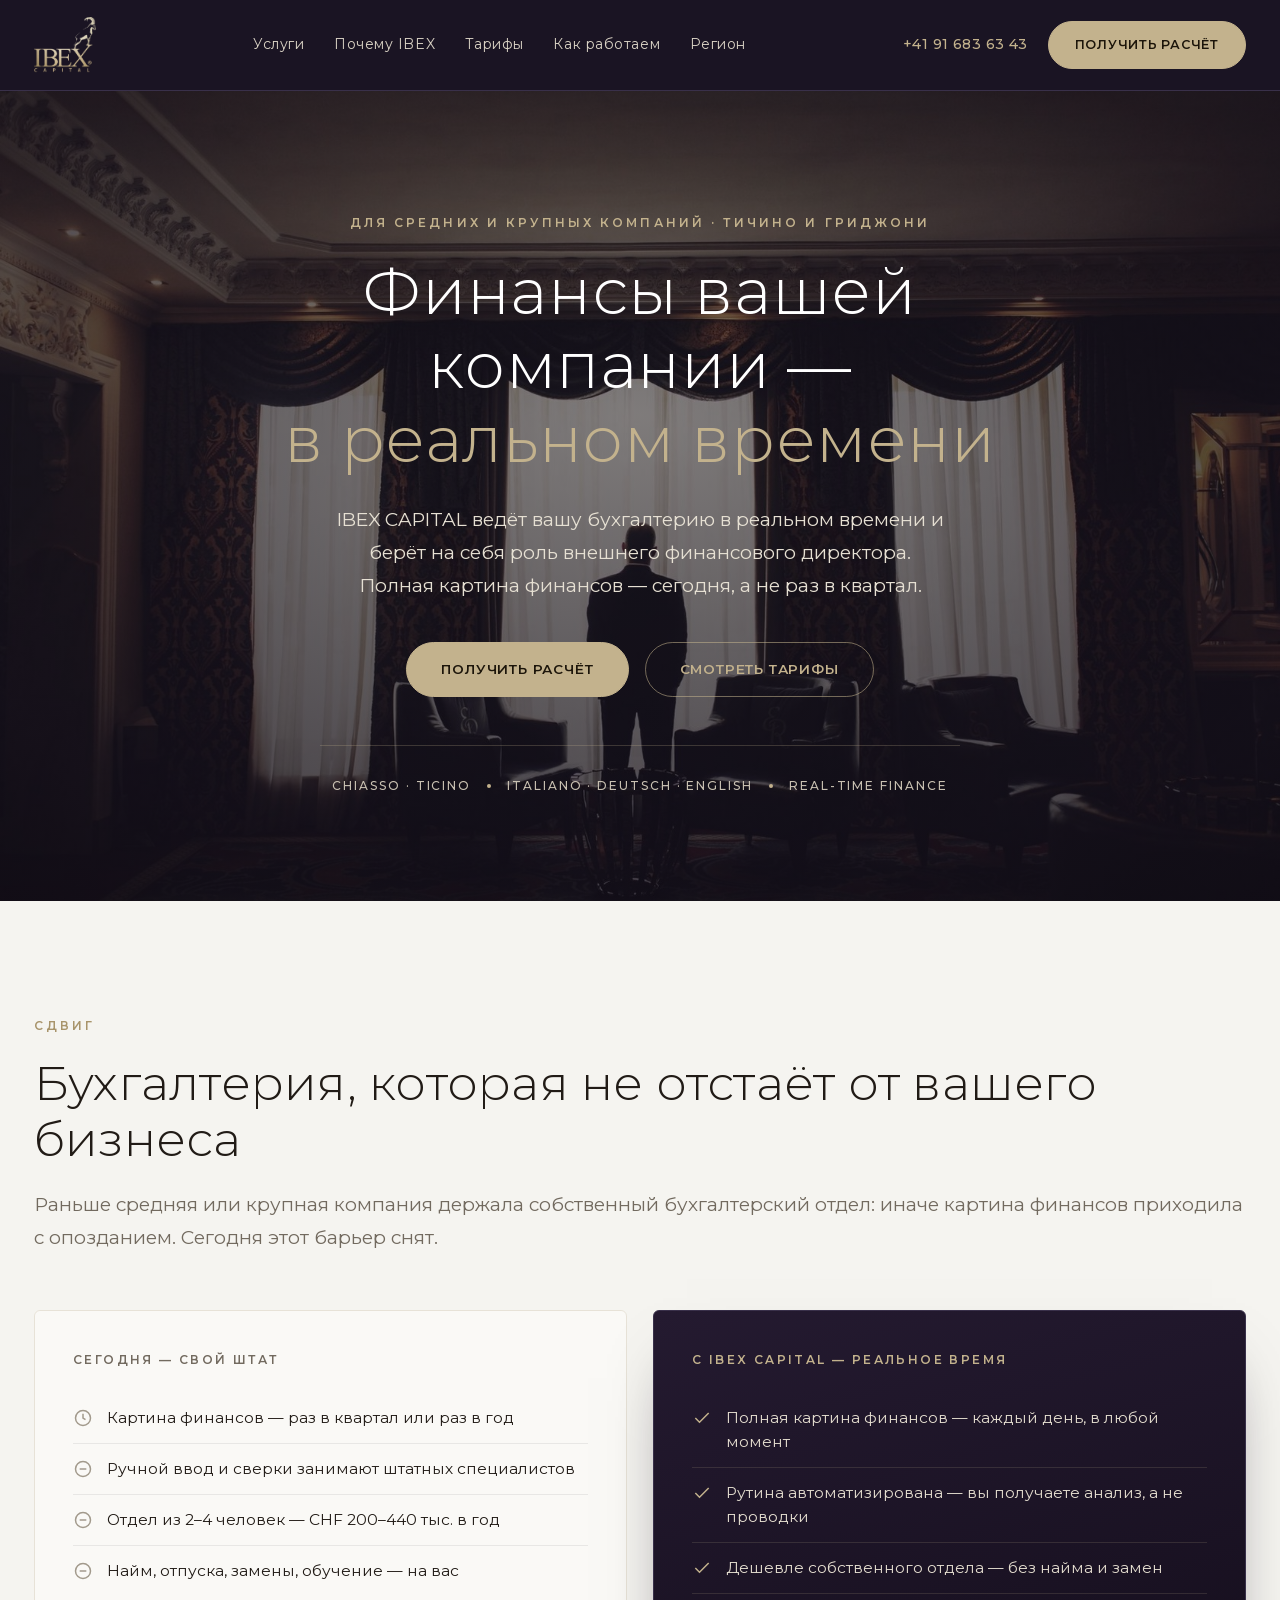
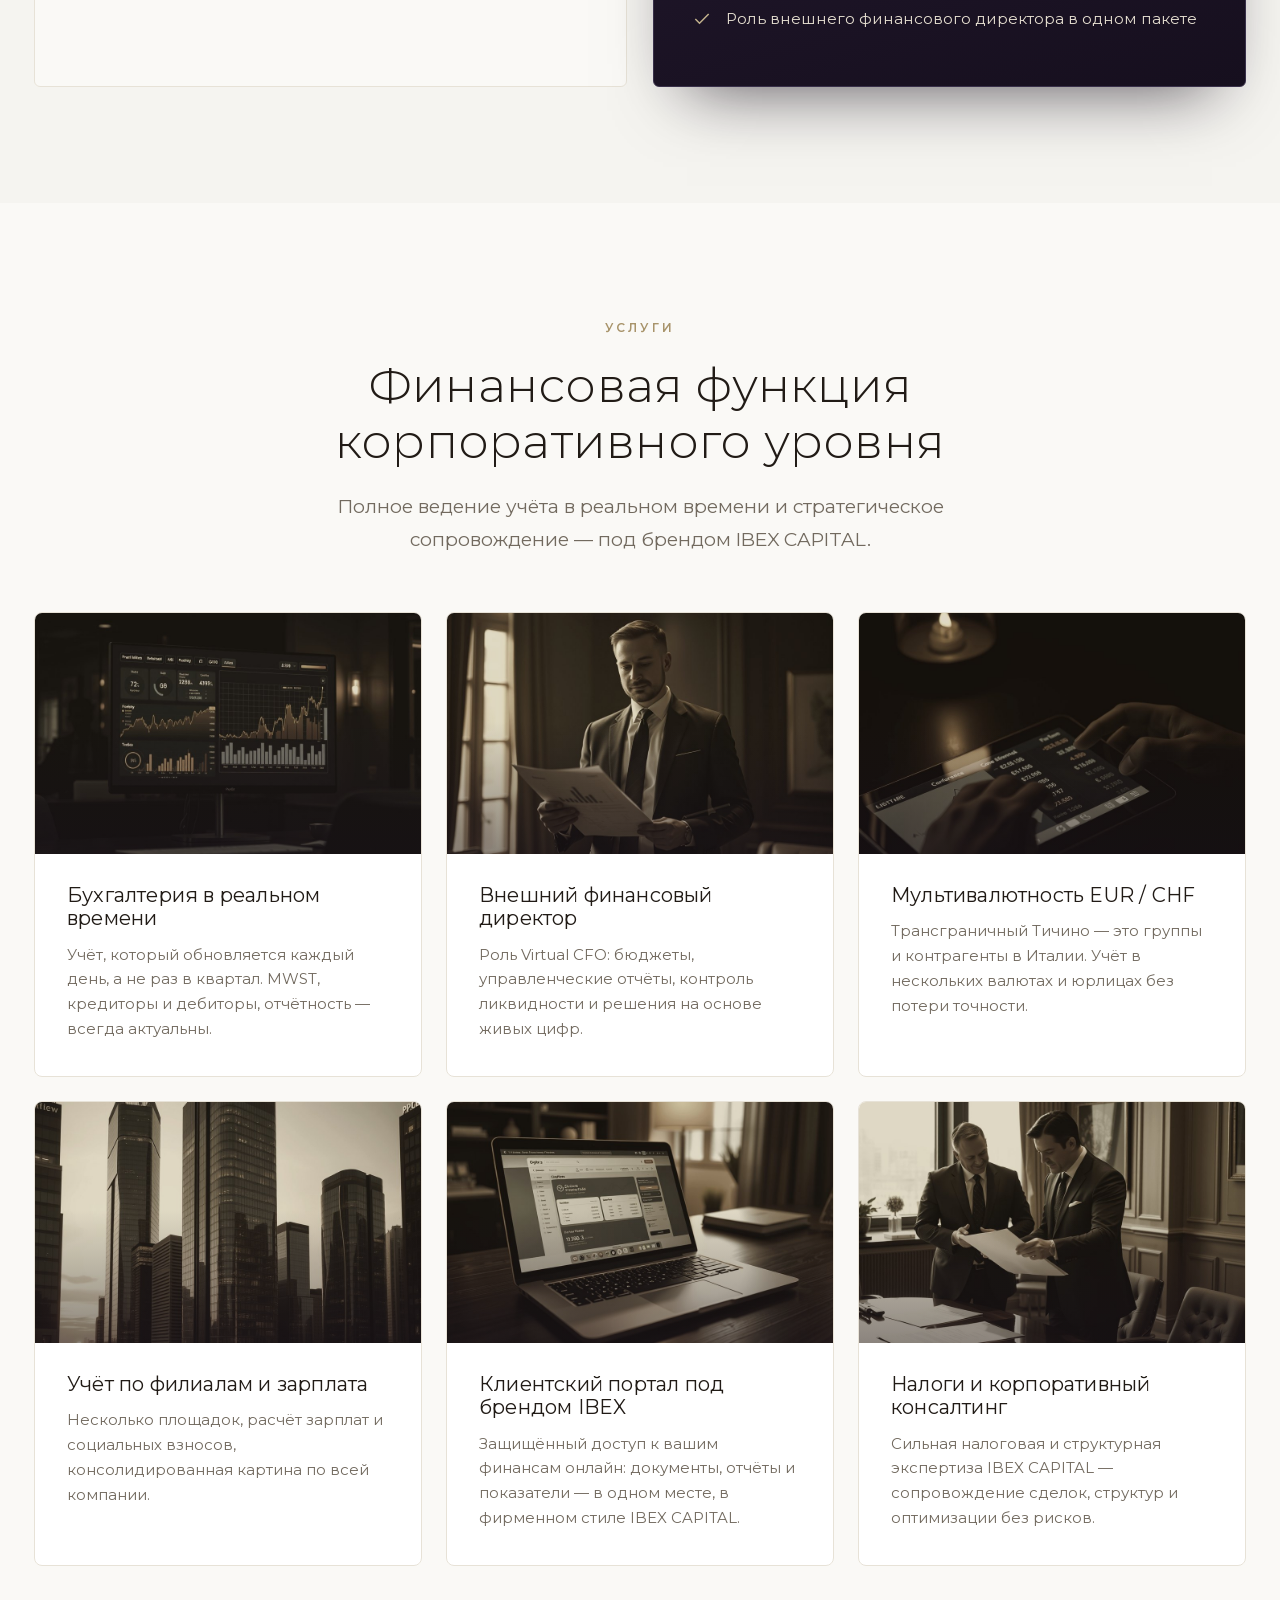
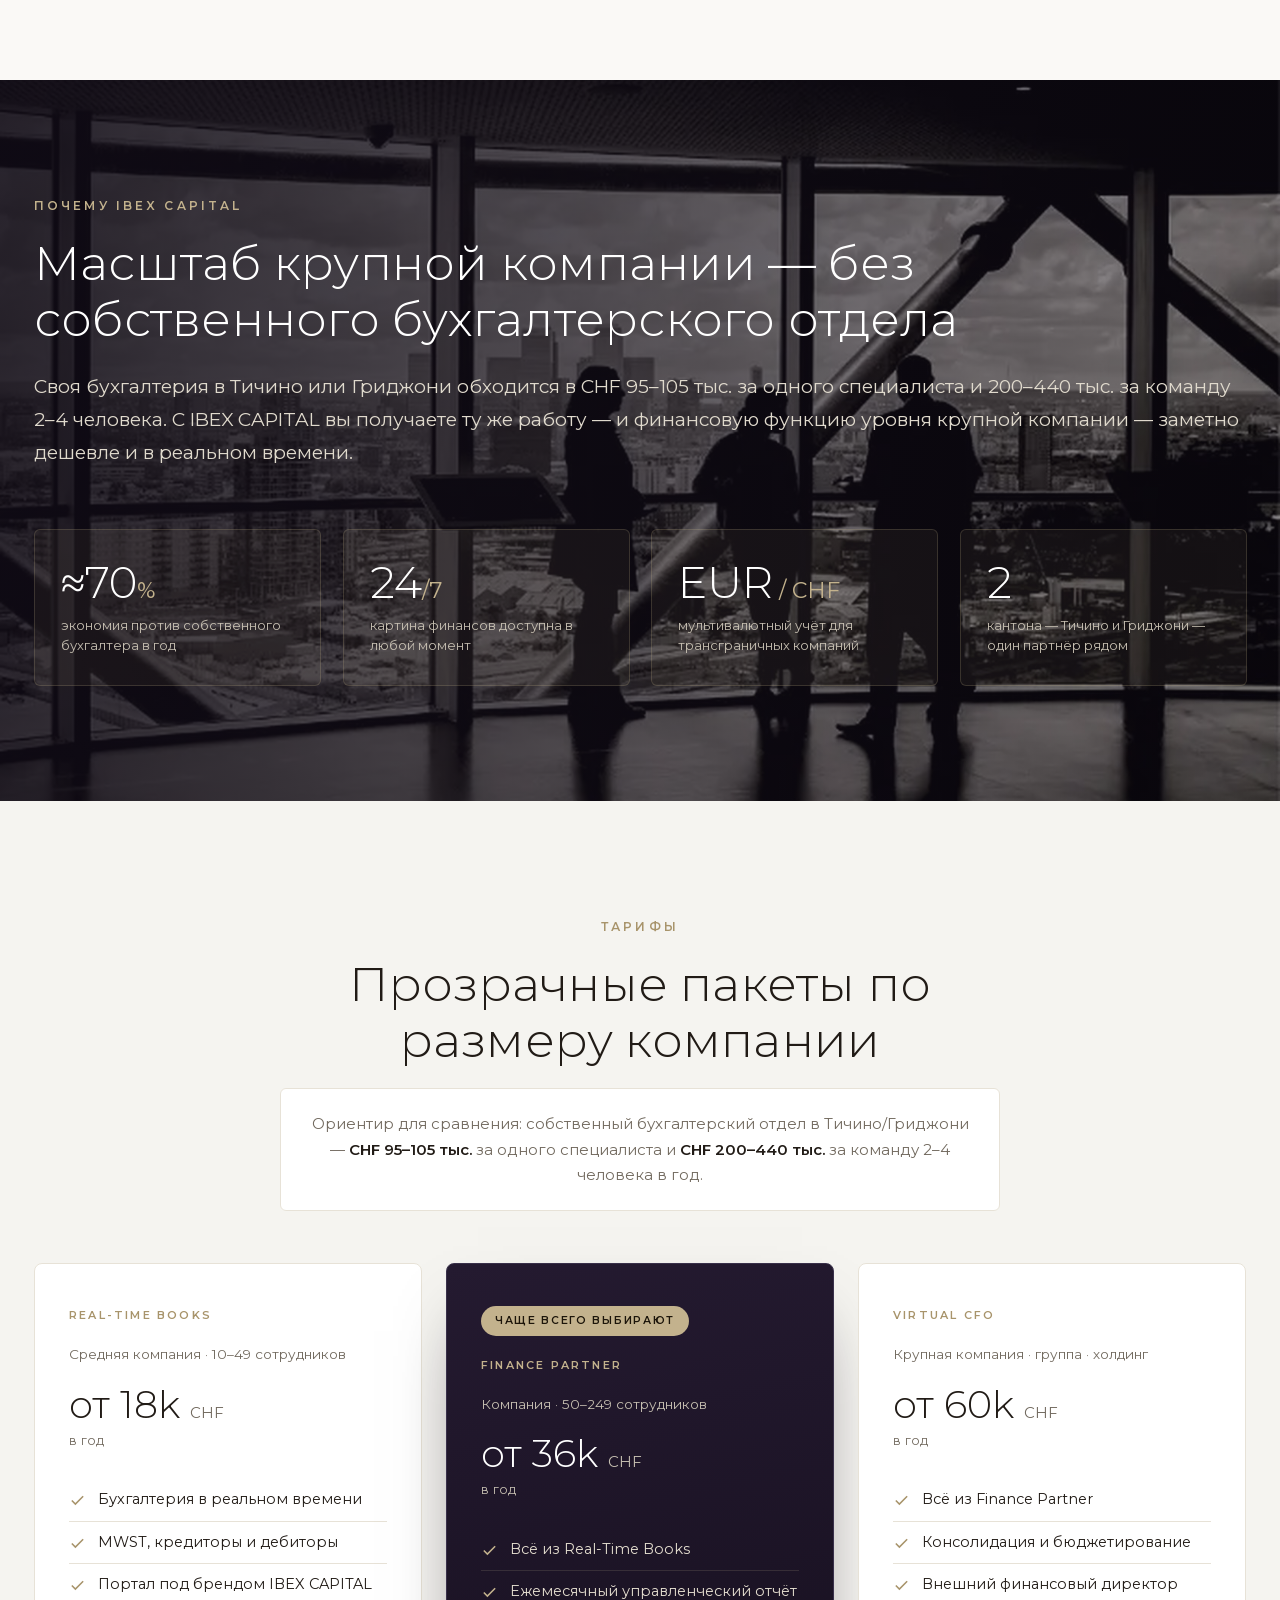
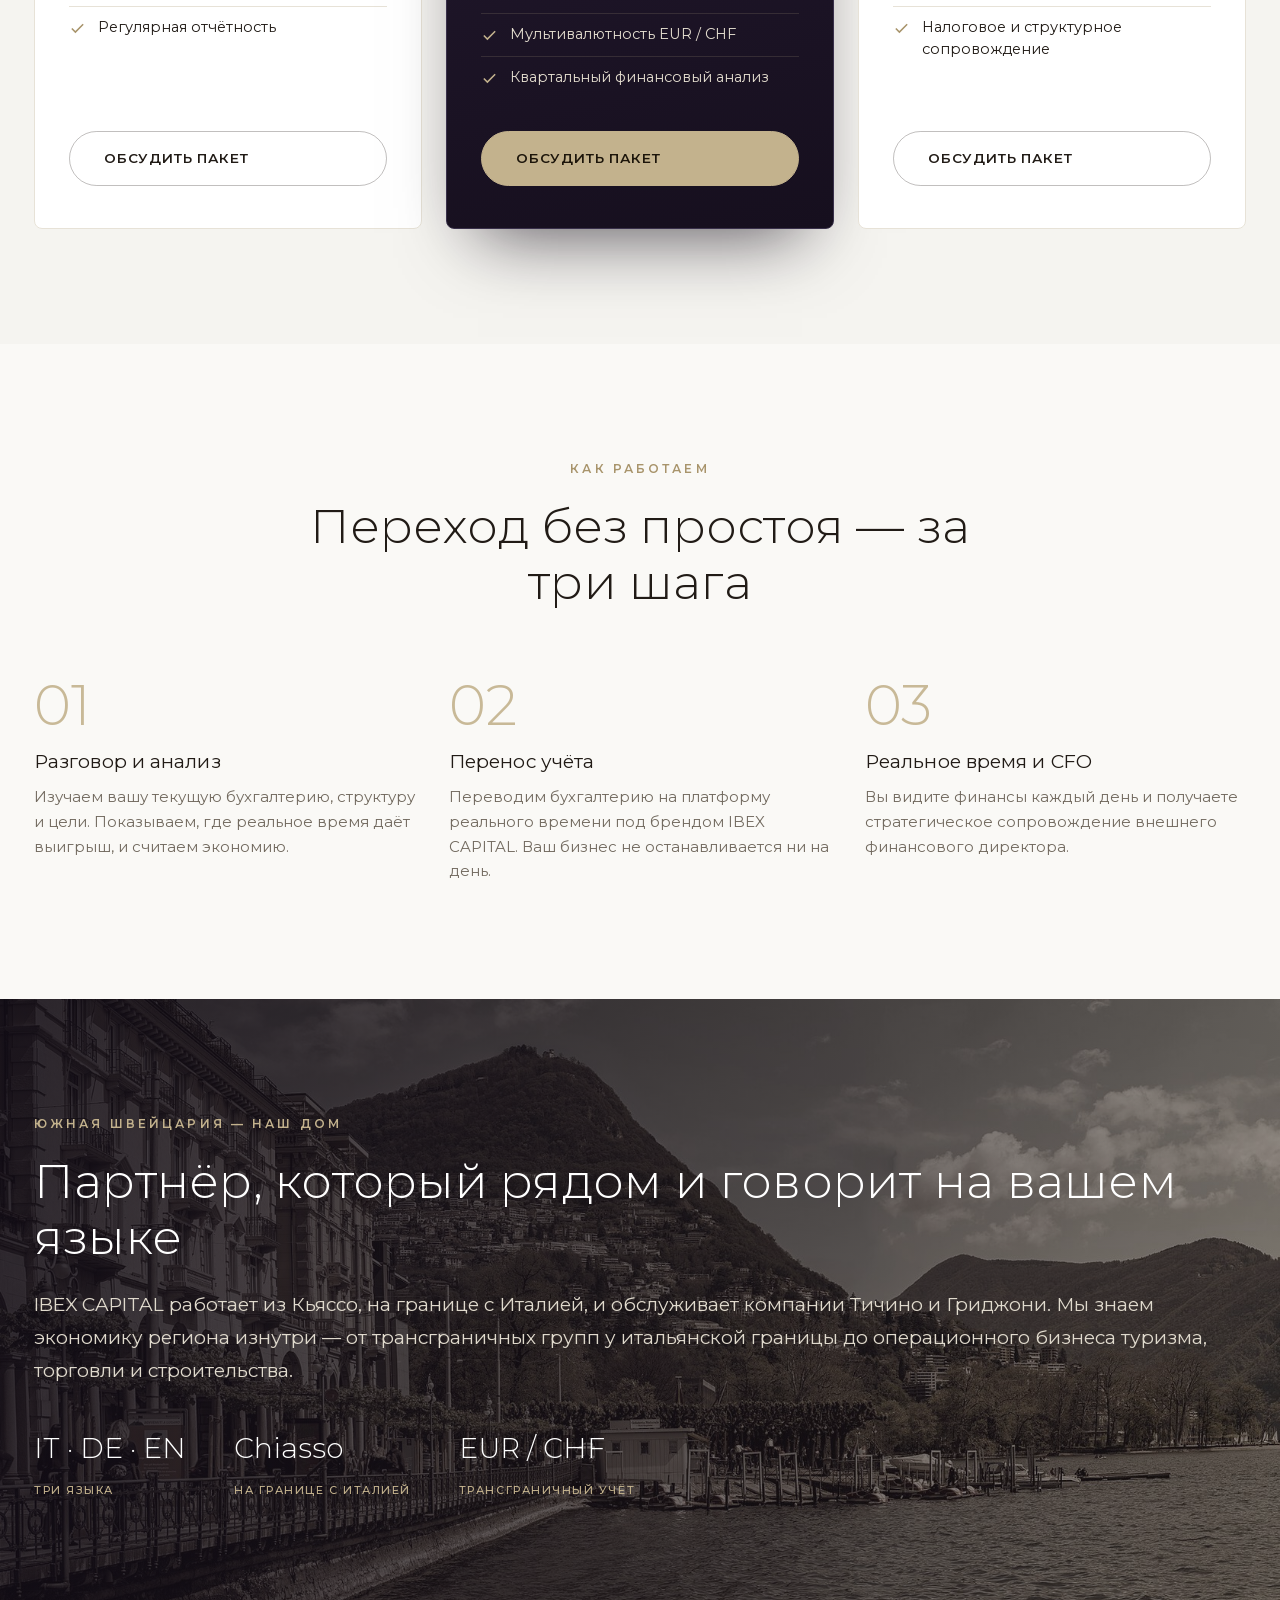
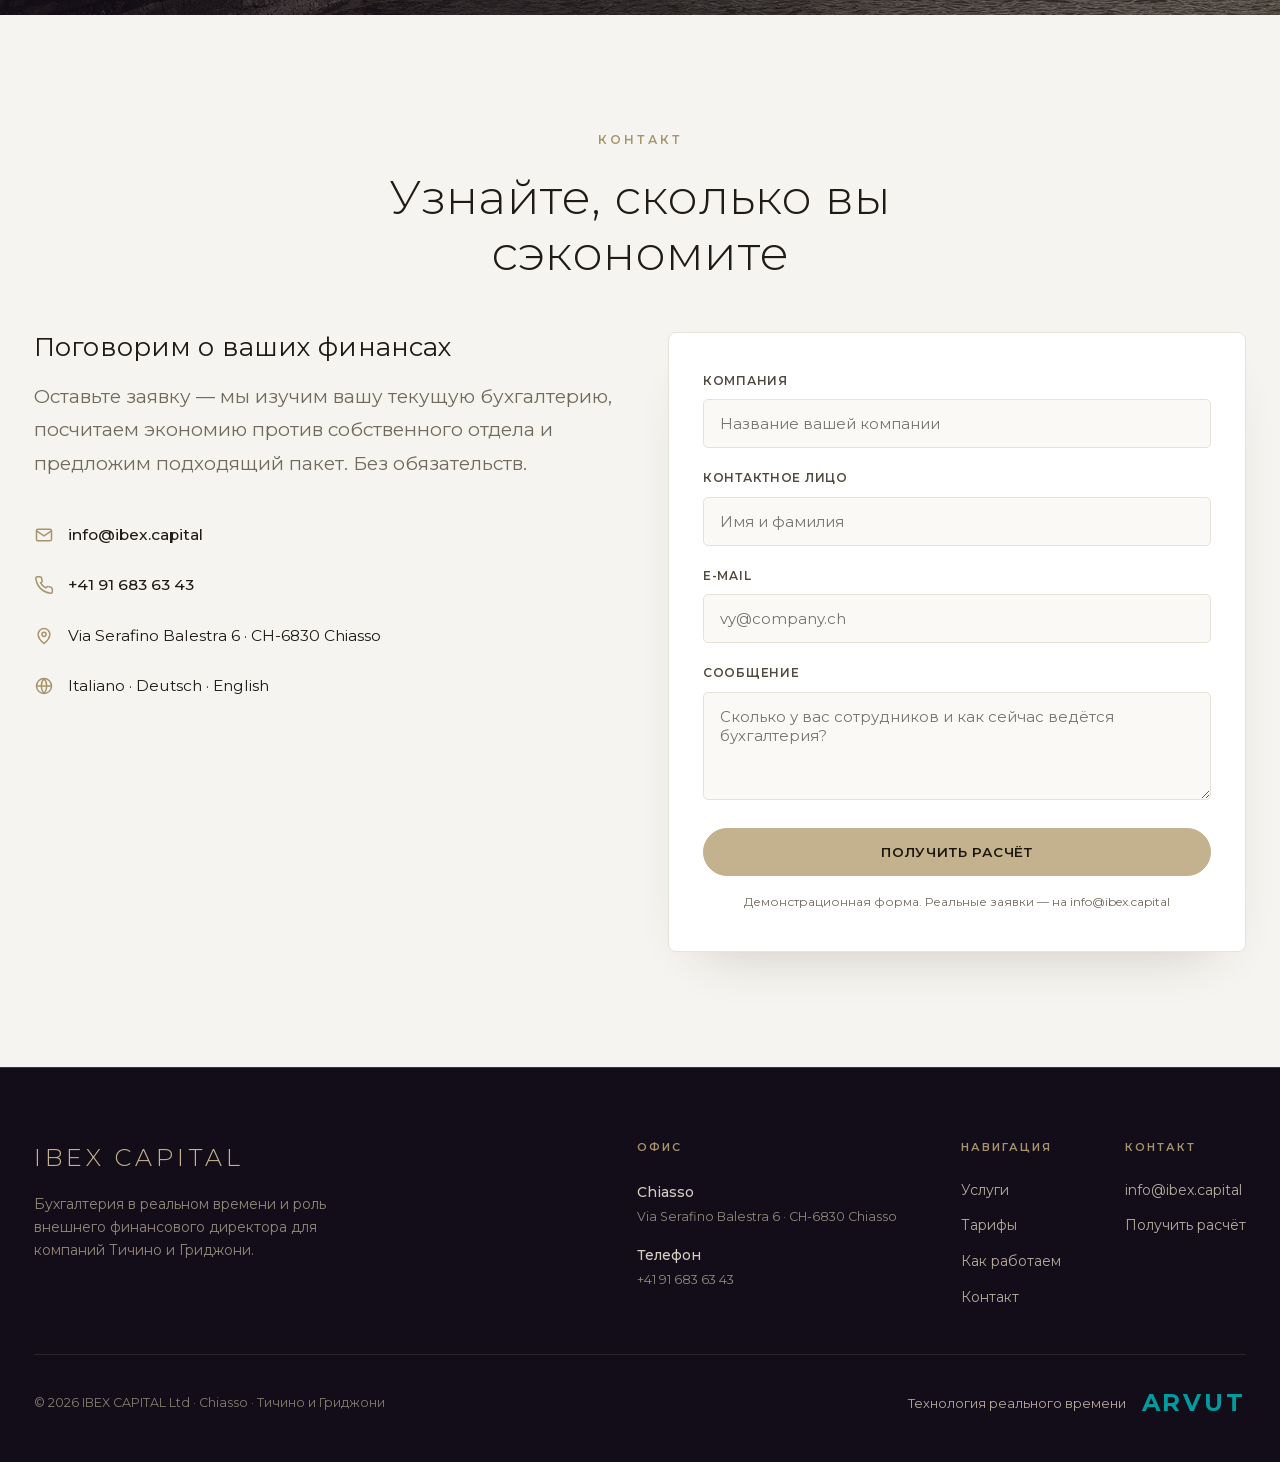
==== commit eb12117c: "Wider 1320px grid, full-width section text, photo service cards (Ibex sepia)" ====
--- a/index.html
+++ b/index.html
@@ -24,7 +24,7 @@
 p{margin:0;}
 a{color:inherit;text-decoration:none;}
 img,svg{display:block;max-width:100%;}
-.wrap{max-width:1180px;margin:0 auto;padding:0 clamp(20px,5vw,48px);}
+.wrap{max-width:1320px;margin:0 auto;padding:0 clamp(18px,3.2vw,34px);}
 .eyebrow{font-family:var(--sans);font-weight:600;font-size:12px;letter-spacing:.26em;
   text-transform:uppercase;color:var(--gold-dk);margin-bottom:20px;}
 .eyebrow.light{color:var(--gold);}
@@ -74,9 +74,10 @@
 .trust .dot{width:4px;height:4px;border-radius:50%;background:var(--gold);}
 
 /* ── section heading ── */
-.shead{max-width:720px;margin-bottom:14px;}
+.shead{max-width:none;margin-bottom:14px;}
 .shead h2{font-size:clamp(28px,4.2vw,48px);margin-bottom:20px;}
-.center{margin-left:auto;margin-right:auto;text-align:center;}
+.shead .lead{max-width:none;}
+.center{max-width:760px;margin-left:auto;margin-right:auto;text-align:center;}
 
 /* ── shift ── */
 .bg-cream{background:var(--cream);}
@@ -99,12 +100,15 @@
 /* ── services ── */
 .bg-paper{background:var(--paper);}
 .svc-grid{display:grid;grid-template-columns:repeat(3,1fr);gap:24px;margin-top:56px;}
-.svc{background:#fff;border:1px solid var(--line);border-radius:6px;padding:40px 34px;
+.svc{background:#fff;border:1px solid var(--line);border-radius:8px;overflow:hidden;
   transition:transform .35s,box-shadow .35s,border-color .35s;}
 .svc:hover{transform:translateY(-6px);box-shadow:0 28px 54px -30px rgba(60,48,30,.32);border-color:var(--gold);}
-.svc-ic{width:56px;height:56px;border-radius:50%;display:grid;place-items:center;margin-bottom:24px;
-  background:linear-gradient(150deg,#f1ecdf,#e7dfca);}
-.svc-ic svg{width:26px;height:26px;stroke:var(--gold-dk);}
+.svc-img{position:relative;aspect-ratio:16/10;overflow:hidden;}
+.svc-img img{width:100%;height:100%;object-fit:cover;transition:transform .55s ease;}
+.svc:hover .svc-img img{transform:scale(1.05);}
+.svc-img::after{content:"";position:absolute;inset:0;
+  background:linear-gradient(180deg,rgba(22,15,26,0) 45%,rgba(22,15,26,.42));}
+.svc-body{padding:30px 32px 34px;}
 .svc h3{font-size:20px;margin-bottom:12px;font-weight:400;letter-spacing:.01em;}
 .svc p{font-size:15px;color:var(--muted);line-height:1.65;}
 
@@ -113,8 +117,8 @@
 .bgblock .bgimg{position:absolute;inset:0;width:100%;height:100%;object-fit:cover;}
 .bgblock .veil{position:absolute;inset:0;}
 .bgblock .wrap{position:relative;z-index:2;}
-.bgblock h2{color:#fff;font-size:clamp(28px,4.2vw,48px);max-width:720px;margin-bottom:22px;font-weight:300;}
-.bgblock .lead{color:#e0dacd;max-width:640px;}
+.bgblock h2{color:#fff;font-size:clamp(28px,4.2vw,48px);max-width:none;margin-bottom:22px;font-weight:300;}
+.bgblock .lead{color:#e0dacd;max-width:none;}
 .band-veil{background:linear-gradient(105deg,rgba(16,11,22,.9) 0%,rgba(18,13,24,.72) 44%,rgba(20,14,28,.4) 100%);}
 .ticino-veil{background:linear-gradient(105deg,rgba(16,11,22,.86) 0%,rgba(18,13,24,.6) 48%,rgba(20,14,28,.3) 100%);}
 .stats{display:grid;grid-template-columns:repeat(4,1fr);gap:22px;margin-top:60px;}
@@ -313,34 +317,46 @@
     </div>
     <div class="svc-grid">
       <div class="svc reveal">
-        <div class="svc-ic"><svg viewBox="0 0 24 24" fill="none" stroke-width="1.7"><path d="M3 13h4l2 5 4-12 2 7h6"/></svg></div>
-        <h3>Бухгалтерия в реальном времени</h3>
-        <p>Учёт, который обновляется каждый день, а не раз в квартал. MWST, кредиторы и дебиторы, отчётность — всегда актуальны.</p>
+        <div class="svc-img"><img src="assets/svc1.jpg?v=1" alt="Бухгалтерия в реальном времени"></div>
+        <div class="svc-body">
+          <h3>Бухгалтерия в реальном времени</h3>
+          <p>Учёт, который обновляется каждый день, а не раз в квартал. MWST, кредиторы и дебиторы, отчётность — всегда актуальны.</p>
+        </div>
       </div>
       <div class="svc reveal">
-        <div class="svc-ic"><svg viewBox="0 0 24 24" fill="none" stroke-width="1.7"><path d="M12 3l8 4v5c0 5-3.5 8-8 9-4.5-1-8-4-8-9V7z"/><path d="M9 12l2 2 4-4"/></svg></div>
-        <h3>Внешний финансовый директор</h3>
-        <p>Роль Virtual CFO: бюджеты, управленческие отчёты, контроль ликвидности и решения на основе живых цифр.</p>
+        <div class="svc-img"><img src="assets/svc2.jpg?v=1" alt="Внешний финансовый директор"></div>
+        <div class="svc-body">
+          <h3>Внешний финансовый директор</h3>
+          <p>Роль Virtual CFO: бюджеты, управленческие отчёты, контроль ликвидности и решения на основе живых цифр.</p>
+        </div>
       </div>
       <div class="svc reveal">
-        <div class="svc-ic"><svg viewBox="0 0 24 24" fill="none" stroke-width="1.7"><circle cx="12" cy="12" r="9"/><path d="M3 12h18M12 3a14 14 0 010 18M12 3a14 14 0 000 18"/></svg></div>
-        <h3>Мультивалютность EUR / CHF</h3>
-        <p>Трансграничный Тичино — это группы и контрагенты в Италии. Учёт в нескольких валютах и юрлицах без потери точности.</p>
+        <div class="svc-img"><img src="assets/svc3.jpg?v=1" alt="Мультивалютность EUR / CHF"></div>
+        <div class="svc-body">
+          <h3>Мультивалютность EUR / CHF</h3>
+          <p>Трансграничный Тичино — это группы и контрагенты в Италии. Учёт в нескольких валютах и юрлицах без потери точности.</p>
+        </div>
       </div>
       <div class="svc reveal">
-        <div class="svc-ic"><svg viewBox="0 0 24 24" fill="none" stroke-width="1.7"><rect x="3" y="4" width="18" height="16" rx="2"/><path d="M3 9h18M9 9v11"/></svg></div>
-        <h3>Учёт по филиалам и зарплата</h3>
-        <p>Несколько площадок, расчёт зарплат и социальных взносов, консолидированная картина по всей компании.</p>
+        <div class="svc-img"><img src="assets/svc4.jpg?v=1" alt="Учёт по филиалам и зарплата"></div>
+        <div class="svc-body">
+          <h3>Учёт по филиалам и зарплата</h3>
+          <p>Несколько площадок, расчёт зарплат и социальных взносов, консолидированная картина по всей компании.</p>
+        </div>
       </div>
       <div class="svc reveal">
-        <div class="svc-ic"><svg viewBox="0 0 24 24" fill="none" stroke-width="1.7"><rect x="3" y="3" width="18" height="18" rx="2"/><path d="M3 9h18M8 14h8M8 17h5"/></svg></div>
-        <h3>Клиентский портал под брендом IBEX</h3>
-        <p>Защищённый доступ к вашим финансам онлайн: документы, отчёты и показатели — в одном месте, в фирменном стиле IBEX CAPITAL.</p>
+        <div class="svc-img"><img src="assets/svc5.jpg?v=1" alt="Клиентский портал под брендом IBEX"></div>
+        <div class="svc-body">
+          <h3>Клиентский портал под брендом IBEX</h3>
+          <p>Защищённый доступ к вашим финансам онлайн: документы, отчёты и показатели — в одном месте, в фирменном стиле IBEX CAPITAL.</p>
+        </div>
       </div>
       <div class="svc reveal">
-        <div class="svc-ic"><svg viewBox="0 0 24 24" fill="none" stroke-width="1.7"><path d="M9 7h6M9 11h6M9 15h4"/><rect x="5" y="3" width="14" height="18" rx="2"/></svg></div>
-        <h3>Налоги и корпоративный консалтинг</h3>
-        <p>Сильная налоговая и структурная экспертиза IBEX CAPITAL — сопровождение сделок, структур и оптимизации без рисков.</p>
+        <div class="svc-img"><img src="assets/svc6.jpg?v=1" alt="Налоги и корпоративный консалтинг"></div>
+        <div class="svc-body">
+          <h3>Налоги и корпоративный консалтинг</h3>
+          <p>Сильная налоговая и структурная экспертиза IBEX CAPITAL — сопровождение сделок, структур и оптимизации без рисков.</p>
+        </div>
       </div>
     </div>
   </div>
@@ -351,7 +367,7 @@
   <img class="bgimg" src="assets/city.jpg?v=1" alt="Панорама города">
   <div class="veil band-veil"></div>
   <div class="wrap">
-    <div class="reveal" style="max-width:720px;">
+    <div class="reveal">
       <p class="eyebrow light">Почему IBEX CAPITAL</p>
       <h2>Масштаб крупной компании — без собственного бухгалтерского отдела</h2>
       <p class="lead">Своя бухгалтерия в Тичино или Гриджони обходится в CHF 95–105 тыс. за одного специалиста и 200–440 тыс. за команду 2–4 человека. С IBEX CAPITAL вы получаете ту же работу — и финансовую функцию уровня крупной компании — заметно дешевле и в реальном времени.</p>
@@ -450,7 +466,7 @@
   <img class="bgimg" src="assets/ticino.jpg?v=1" alt="Южная Швейцария — Лугано, Тичино">
   <div class="veil ticino-veil"></div>
   <div class="wrap">
-    <div class="reveal" style="max-width:720px;">
+    <div class="reveal">
       <p class="eyebrow light">Южная Швейцария — наш дом</p>
       <h2>Партнёр, который рядом и говорит на вашем языке</h2>
       <p class="lead">IBEX CAPITAL работает из Кьяссо, на границе с Италией, и обслуживает компании Тичино и Гриджони. Мы знаем экономику региона изнутри — от трансграничных групп у итальянской границы до операционного бизнеса туризма, торговли и строительства.</p>
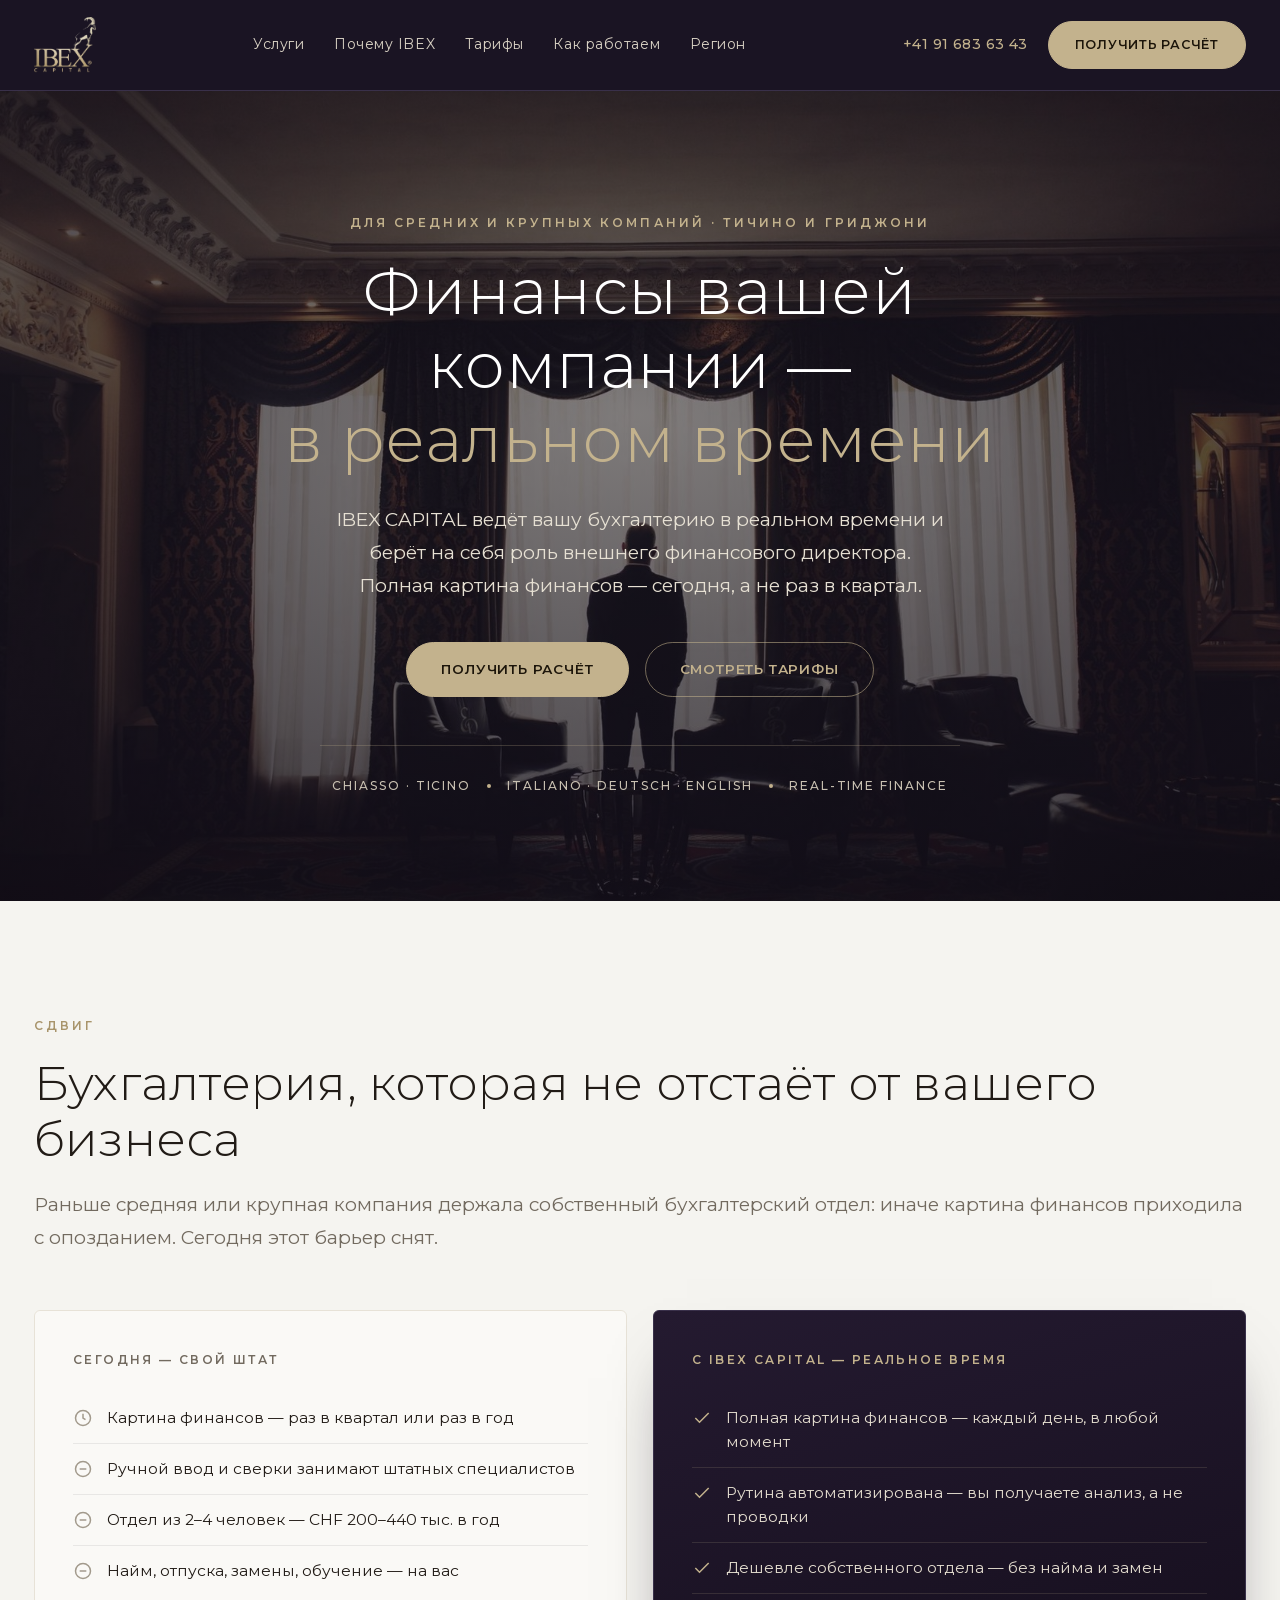
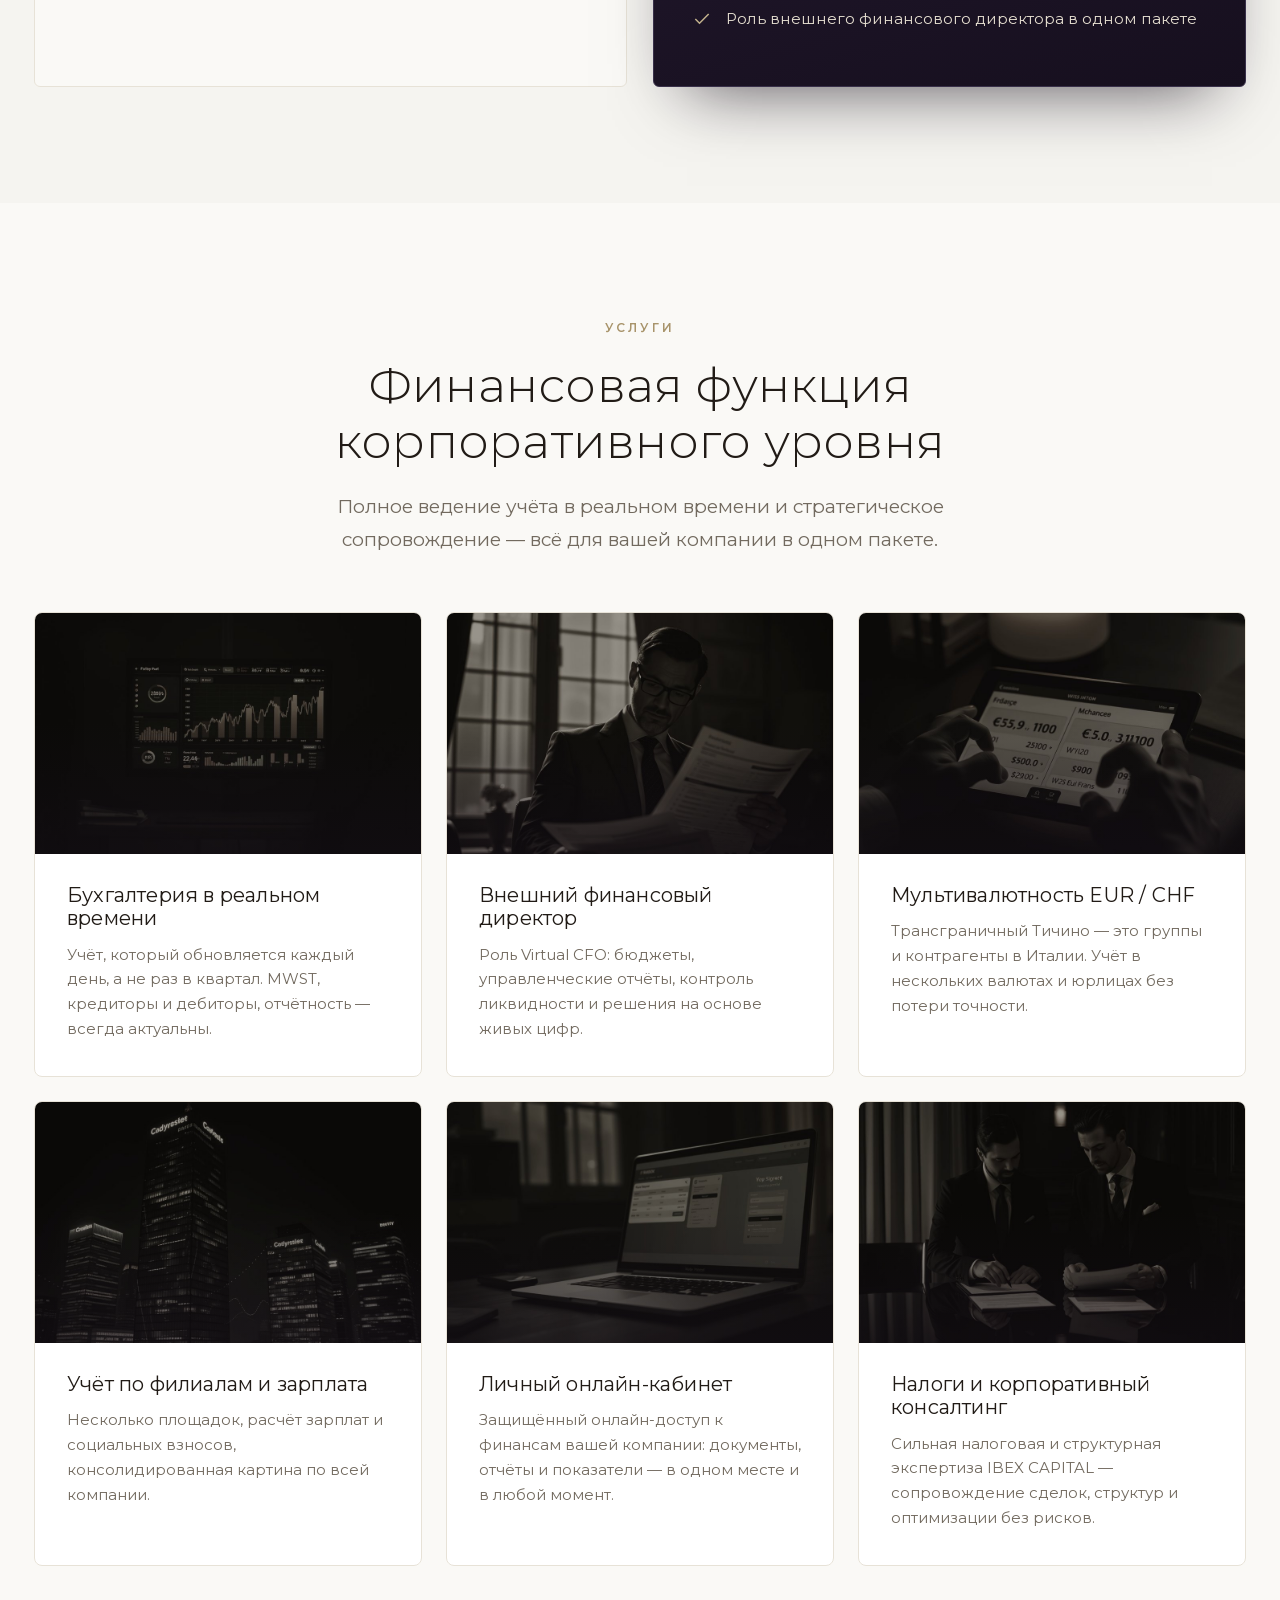
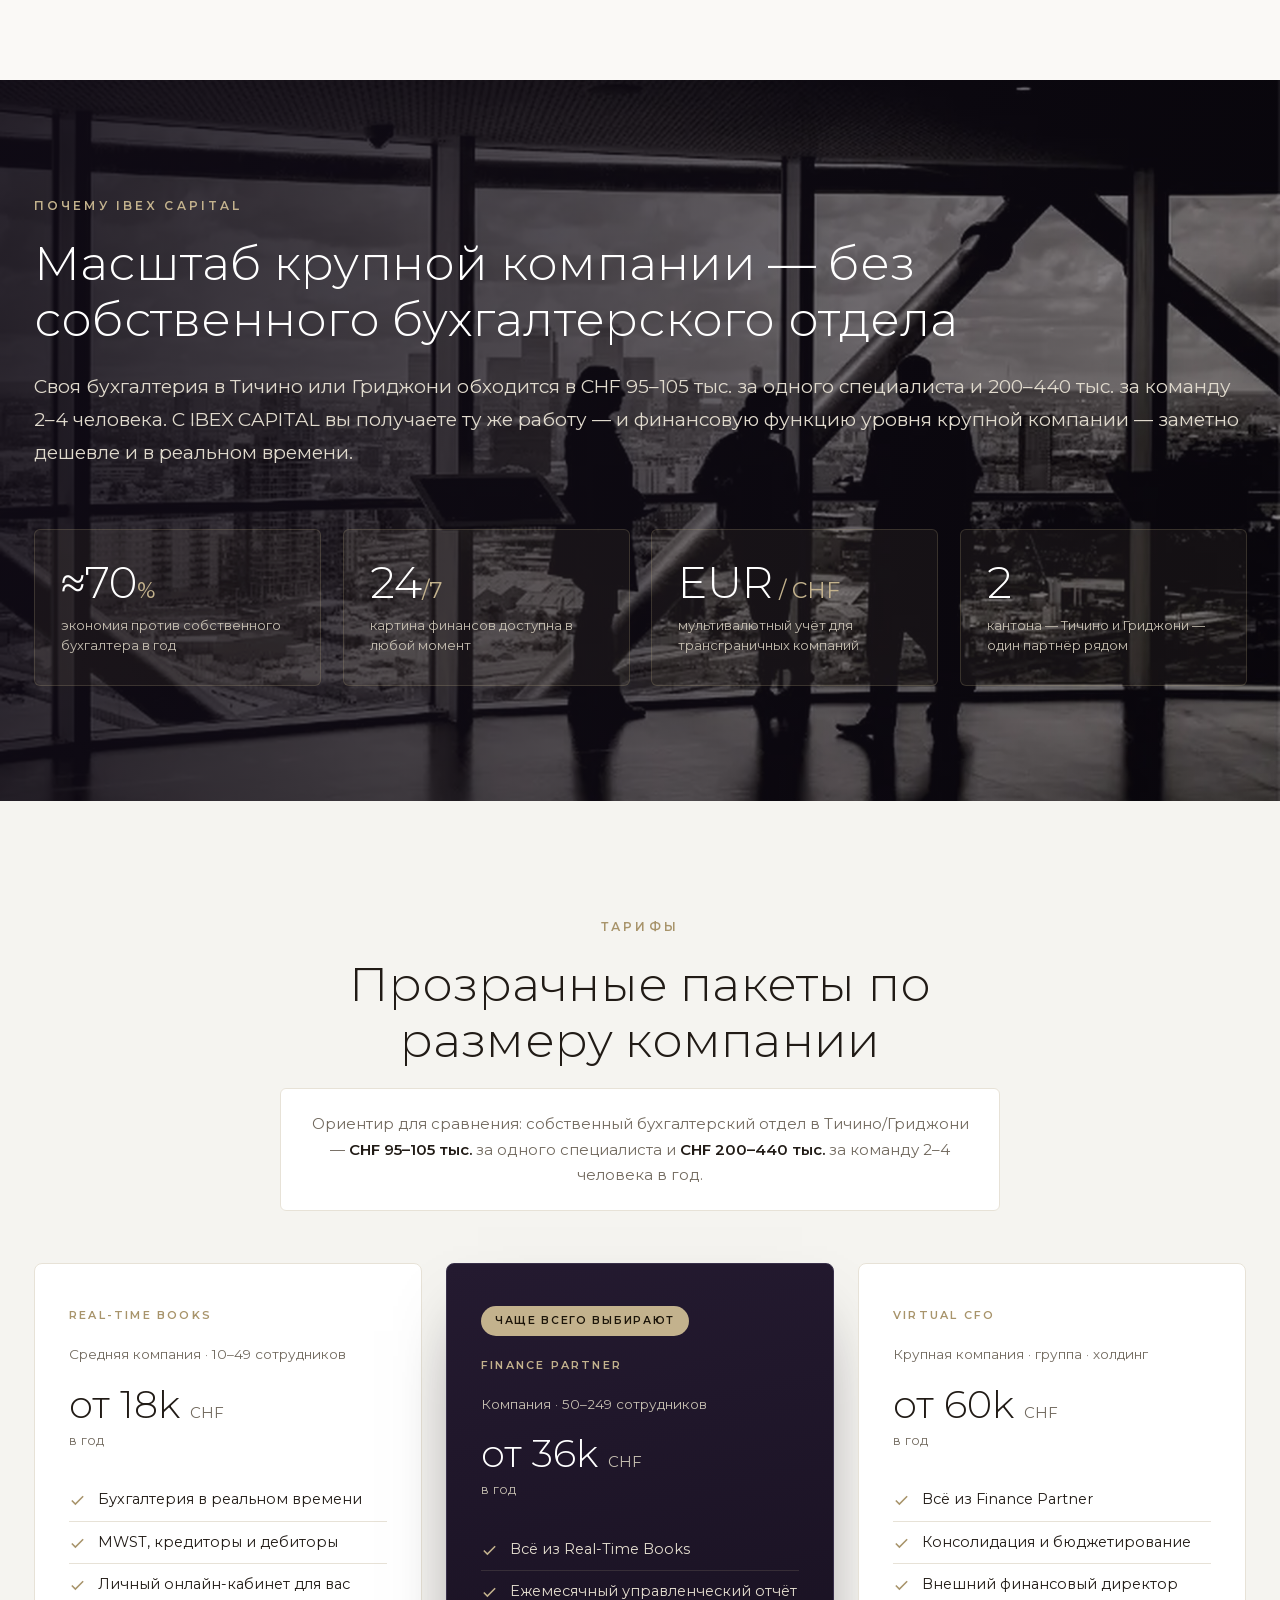
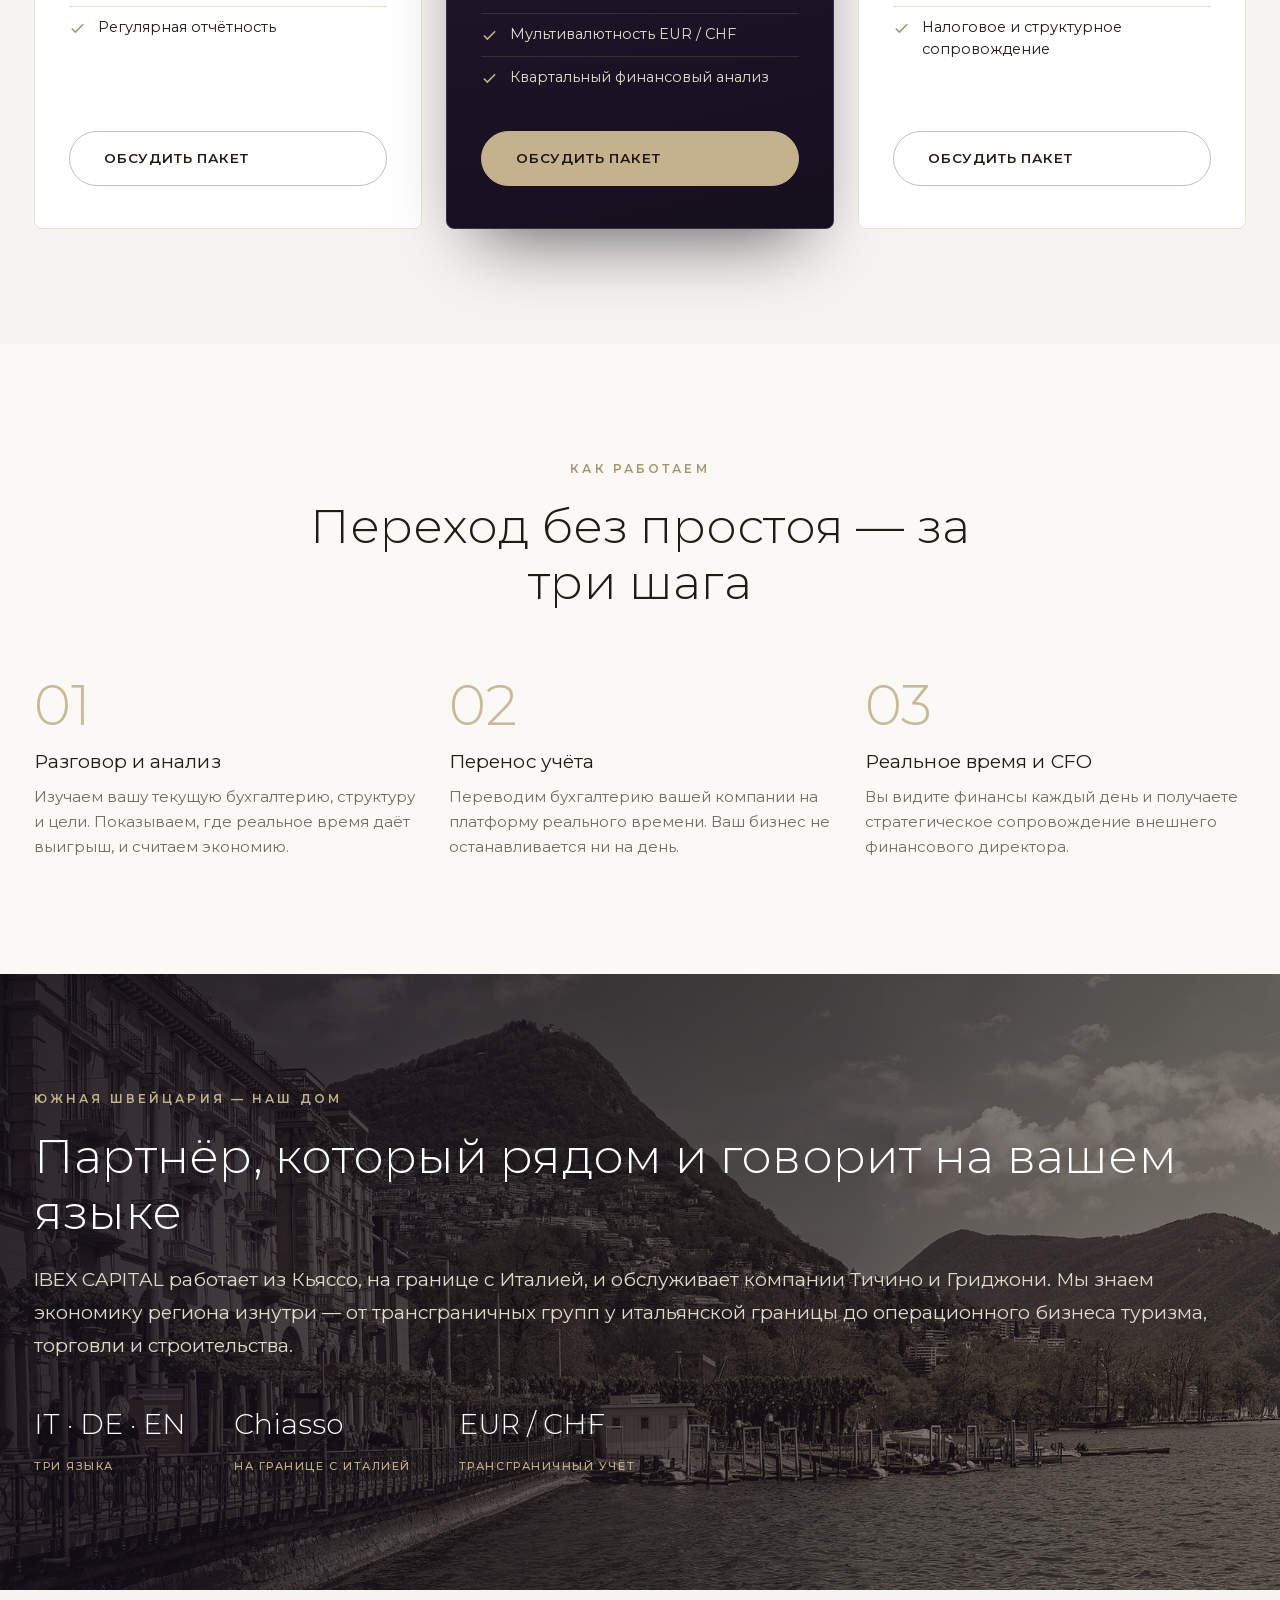
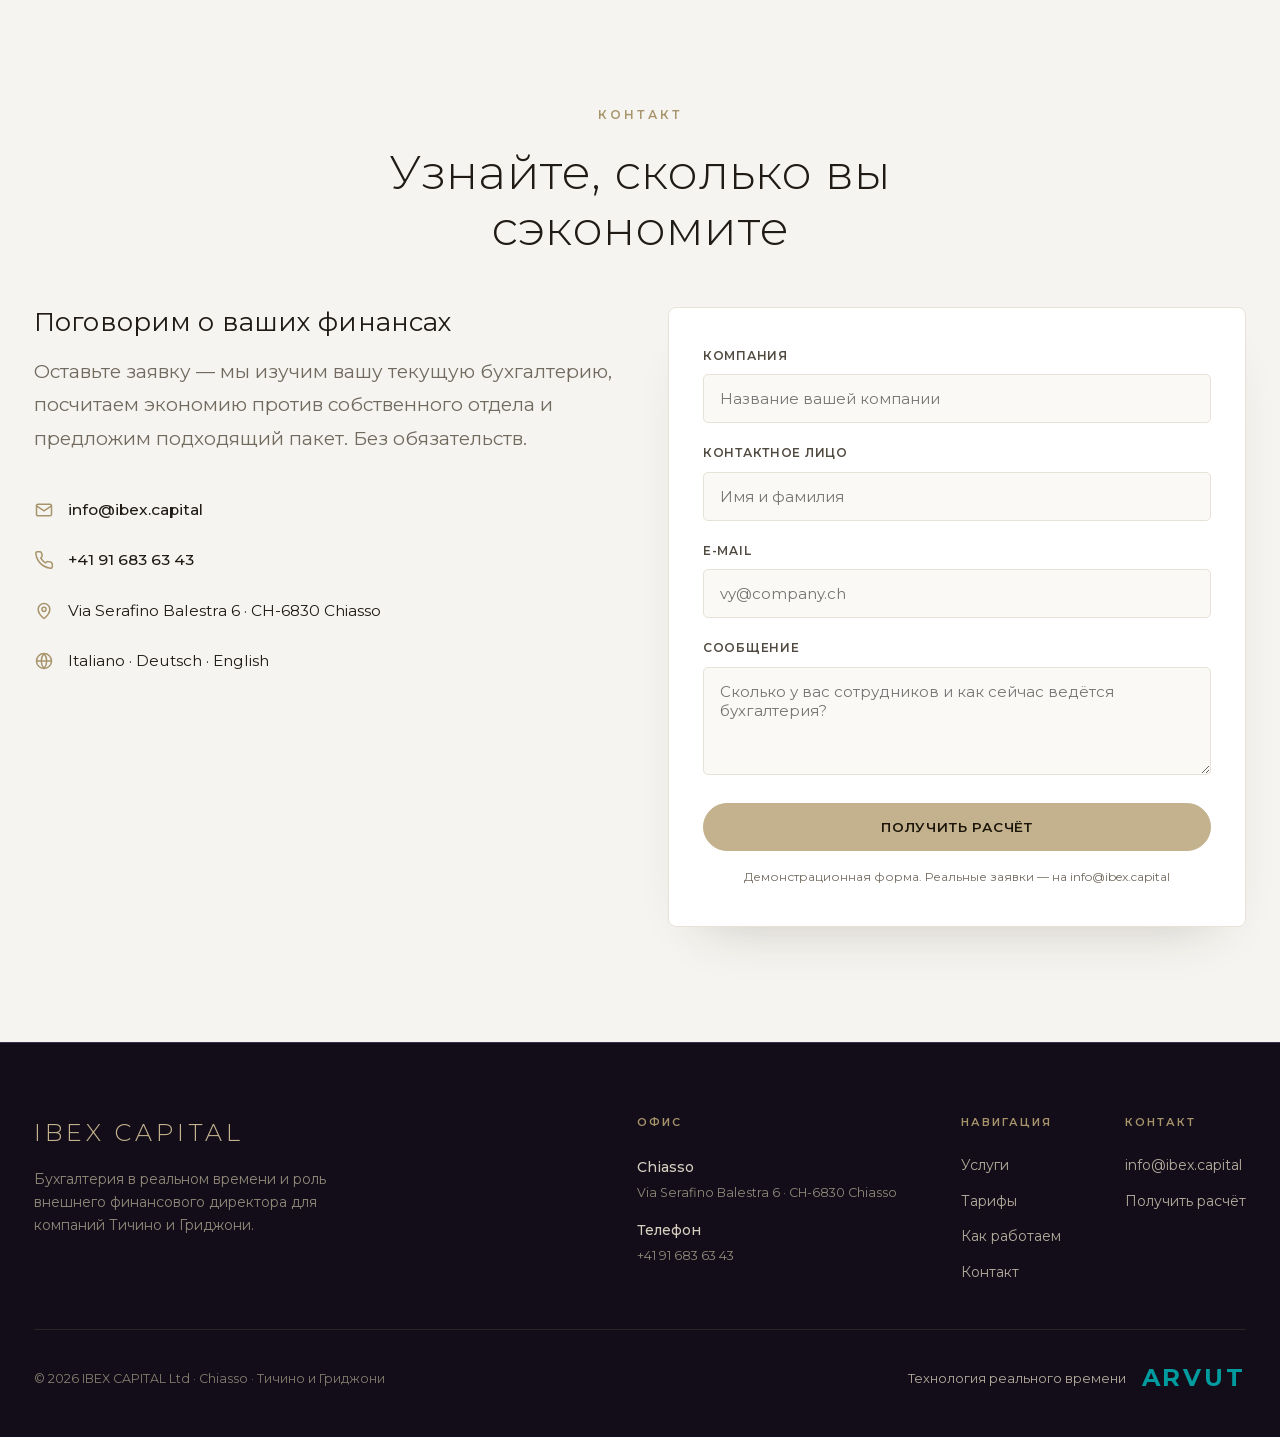
==== commit ce0ccf7d: "Darker matched image treatment; client-facing copy (remove brand-pitch language)" ====
--- a/index.html
+++ b/index.html
@@ -313,46 +313,46 @@
     <div class="shead center reveal">
       <p class="eyebrow">Услуги</p>
       <h2>Финансовая функция корпоративного уровня</h2>
-      <p class="lead">Полное ведение учёта в реальном времени и стратегическое сопровождение — под брендом IBEX CAPITAL.</p>
+      <p class="lead">Полное ведение учёта в реальном времени и стратегическое сопровождение — всё для вашей компании в одном пакете.</p>
     </div>
     <div class="svc-grid">
       <div class="svc reveal">
-        <div class="svc-img"><img src="assets/svc1.jpg?v=1" alt="Бухгалтерия в реальном времени"></div>
+        <div class="svc-img"><img src="assets/svc1.jpg?v=2" alt="Бухгалтерия в реальном времени"></div>
         <div class="svc-body">
           <h3>Бухгалтерия в реальном времени</h3>
           <p>Учёт, который обновляется каждый день, а не раз в квартал. MWST, кредиторы и дебиторы, отчётность — всегда актуальны.</p>
         </div>
       </div>
       <div class="svc reveal">
-        <div class="svc-img"><img src="assets/svc2.jpg?v=1" alt="Внешний финансовый директор"></div>
+        <div class="svc-img"><img src="assets/svc2.jpg?v=2" alt="Внешний финансовый директор"></div>
         <div class="svc-body">
           <h3>Внешний финансовый директор</h3>
           <p>Роль Virtual CFO: бюджеты, управленческие отчёты, контроль ликвидности и решения на основе живых цифр.</p>
         </div>
       </div>
       <div class="svc reveal">
-        <div class="svc-img"><img src="assets/svc3.jpg?v=1" alt="Мультивалютность EUR / CHF"></div>
+        <div class="svc-img"><img src="assets/svc3.jpg?v=2" alt="Мультивалютность EUR / CHF"></div>
         <div class="svc-body">
           <h3>Мультивалютность EUR / CHF</h3>
           <p>Трансграничный Тичино — это группы и контрагенты в Италии. Учёт в нескольких валютах и юрлицах без потери точности.</p>
         </div>
       </div>
       <div class="svc reveal">
-        <div class="svc-img"><img src="assets/svc4.jpg?v=1" alt="Учёт по филиалам и зарплата"></div>
+        <div class="svc-img"><img src="assets/svc4.jpg?v=2" alt="Учёт по филиалам и зарплата"></div>
         <div class="svc-body">
           <h3>Учёт по филиалам и зарплата</h3>
           <p>Несколько площадок, расчёт зарплат и социальных взносов, консолидированная картина по всей компании.</p>
         </div>
       </div>
       <div class="svc reveal">
-        <div class="svc-img"><img src="assets/svc5.jpg?v=1" alt="Клиентский портал под брендом IBEX"></div>
+        <div class="svc-img"><img src="assets/svc5.jpg?v=2" alt="Личный онлайн-кабинет"></div>
         <div class="svc-body">
-          <h3>Клиентский портал под брендом IBEX</h3>
-          <p>Защищённый доступ к вашим финансам онлайн: документы, отчёты и показатели — в одном месте, в фирменном стиле IBEX CAPITAL.</p>
+          <h3>Личный онлайн-кабинет</h3>
+          <p>Защищённый онлайн-доступ к финансам вашей компании: документы, отчёты и показатели — в одном месте и в любой момент.</p>
         </div>
       </div>
       <div class="svc reveal">
-        <div class="svc-img"><img src="assets/svc6.jpg?v=1" alt="Налоги и корпоративный консалтинг"></div>
+        <div class="svc-img"><img src="assets/svc6.jpg?v=2" alt="Налоги и корпоративный консалтинг"></div>
         <div class="svc-body">
           <h3>Налоги и корпоративный консалтинг</h3>
           <p>Сильная налоговая и структурная экспертиза IBEX CAPITAL — сопровождение сделок, структур и оптимизации без рисков.</p>
@@ -398,7 +398,7 @@
         <ul>
           <li><svg class="chk" viewBox="0 0 24 24" fill="none" stroke="currentColor" stroke-width="2.2"><path d="M20 6 9 17l-5-5"/></svg>Бухгалтерия в реальном времени</li>
           <li><svg class="chk" viewBox="0 0 24 24" fill="none" stroke="currentColor" stroke-width="2.2"><path d="M20 6 9 17l-5-5"/></svg>MWST, кредиторы и дебиторы</li>
-          <li><svg class="chk" viewBox="0 0 24 24" fill="none" stroke="currentColor" stroke-width="2.2"><path d="M20 6 9 17l-5-5"/></svg>Портал под брендом IBEX CAPITAL</li>
+          <li><svg class="chk" viewBox="0 0 24 24" fill="none" stroke="currentColor" stroke-width="2.2"><path d="M20 6 9 17l-5-5"/></svg>Личный онлайн-кабинет для вас</li>
           <li><svg class="chk" viewBox="0 0 24 24" fill="none" stroke="currentColor" stroke-width="2.2"><path d="M20 6 9 17l-5-5"/></svg>Регулярная отчётность</li>
         </ul>
         <a href="#contatto" class="btn btn-out">Обсудить пакет</a>
@@ -450,7 +450,7 @@
       <div class="step reveal">
         <div class="num">02</div>
         <h3>Перенос учёта</h3>
-        <p>Переводим бухгалтерию на платформу реального времени под брендом IBEX CAPITAL. Ваш бизнес не останавливается ни на день.</p>
+        <p>Переводим бухгалтерию вашей компании на платформу реального времени. Ваш бизнес не останавливается ни на день.</p>
       </div>
       <div class="step reveal">
         <div class="num">03</div>
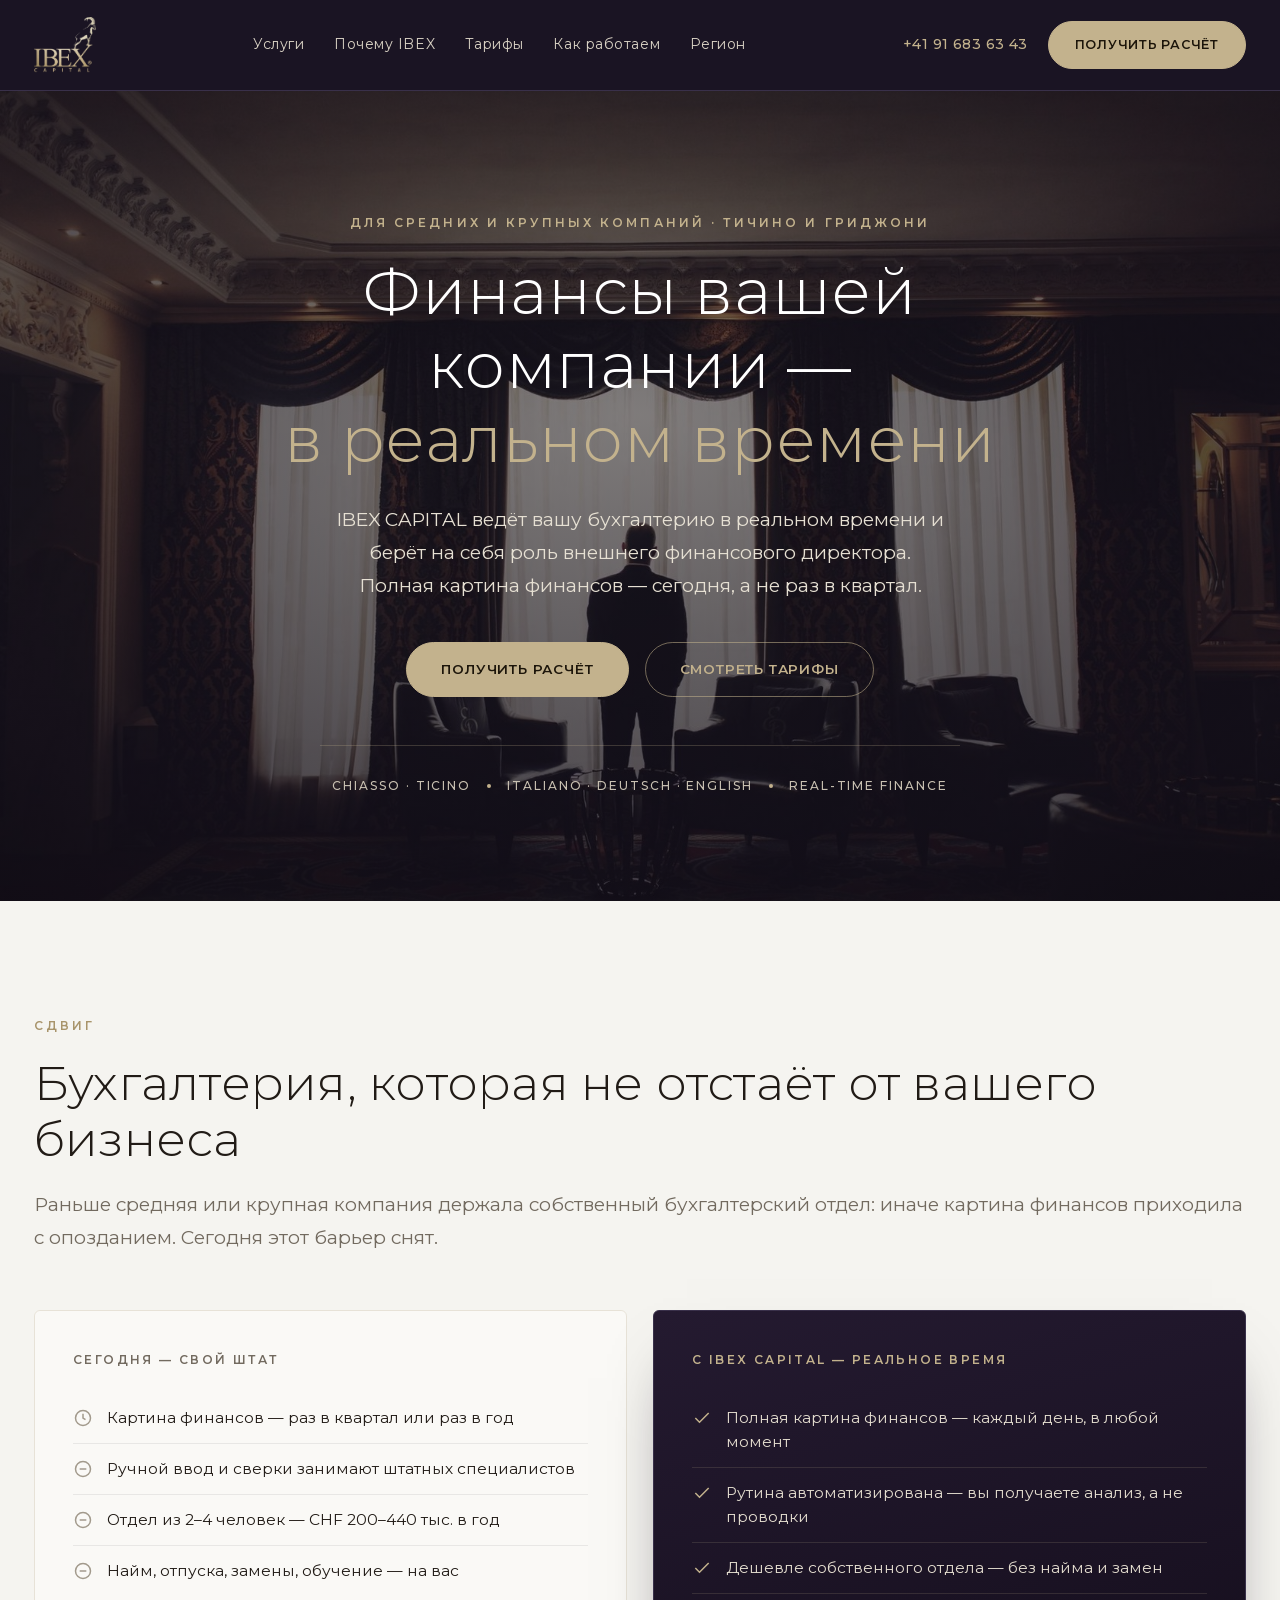
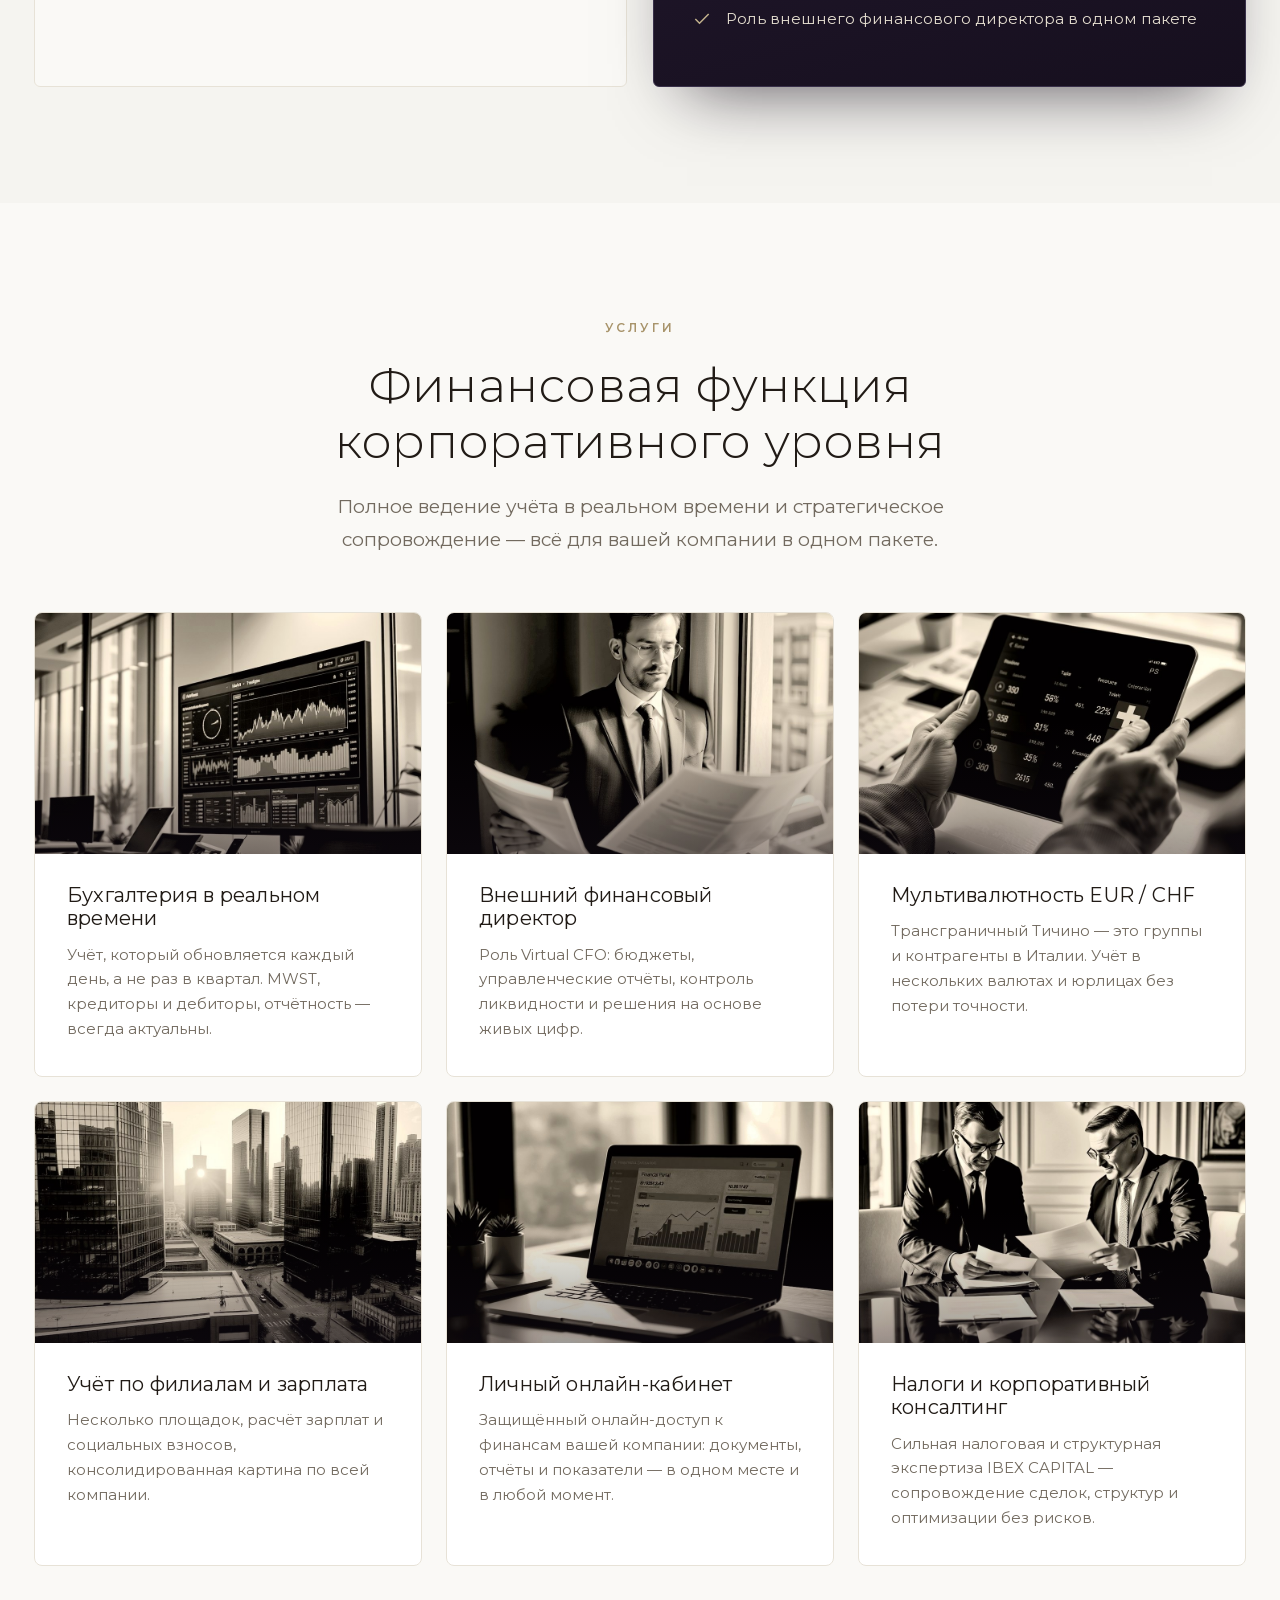
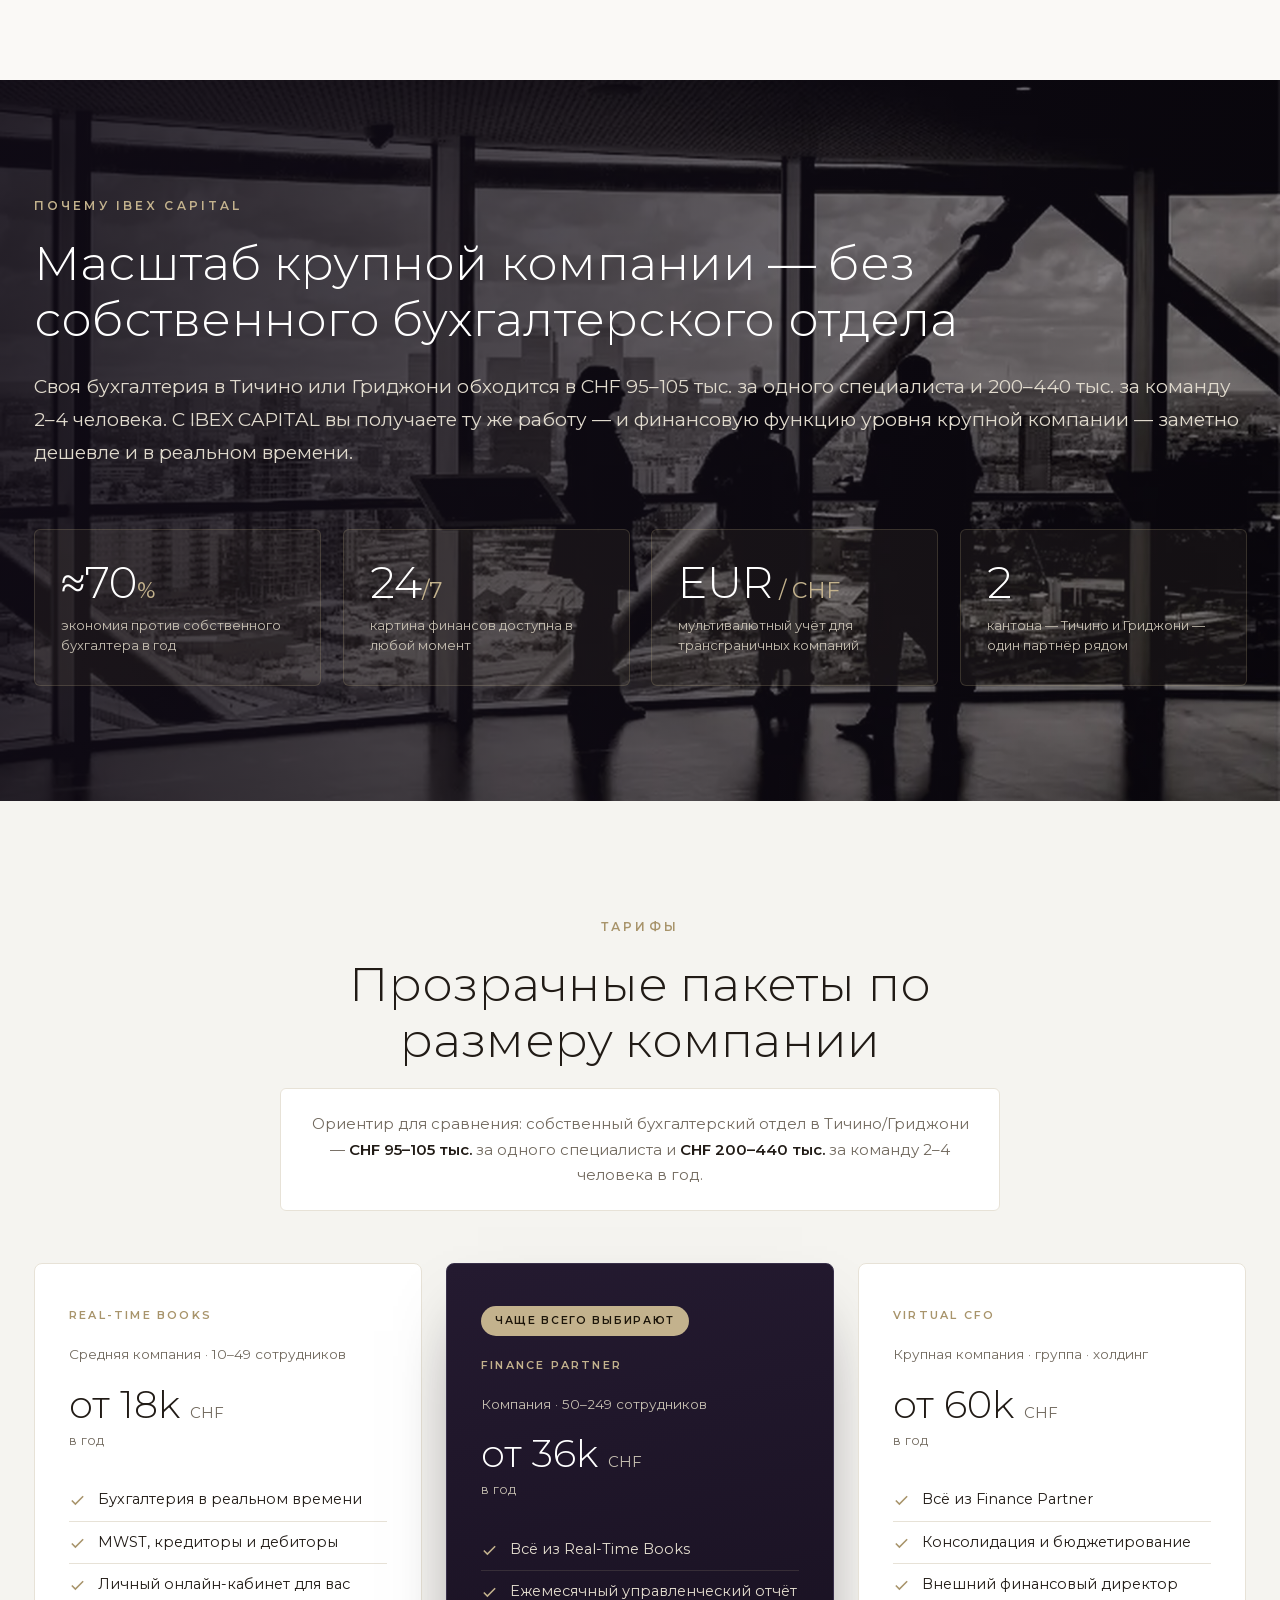
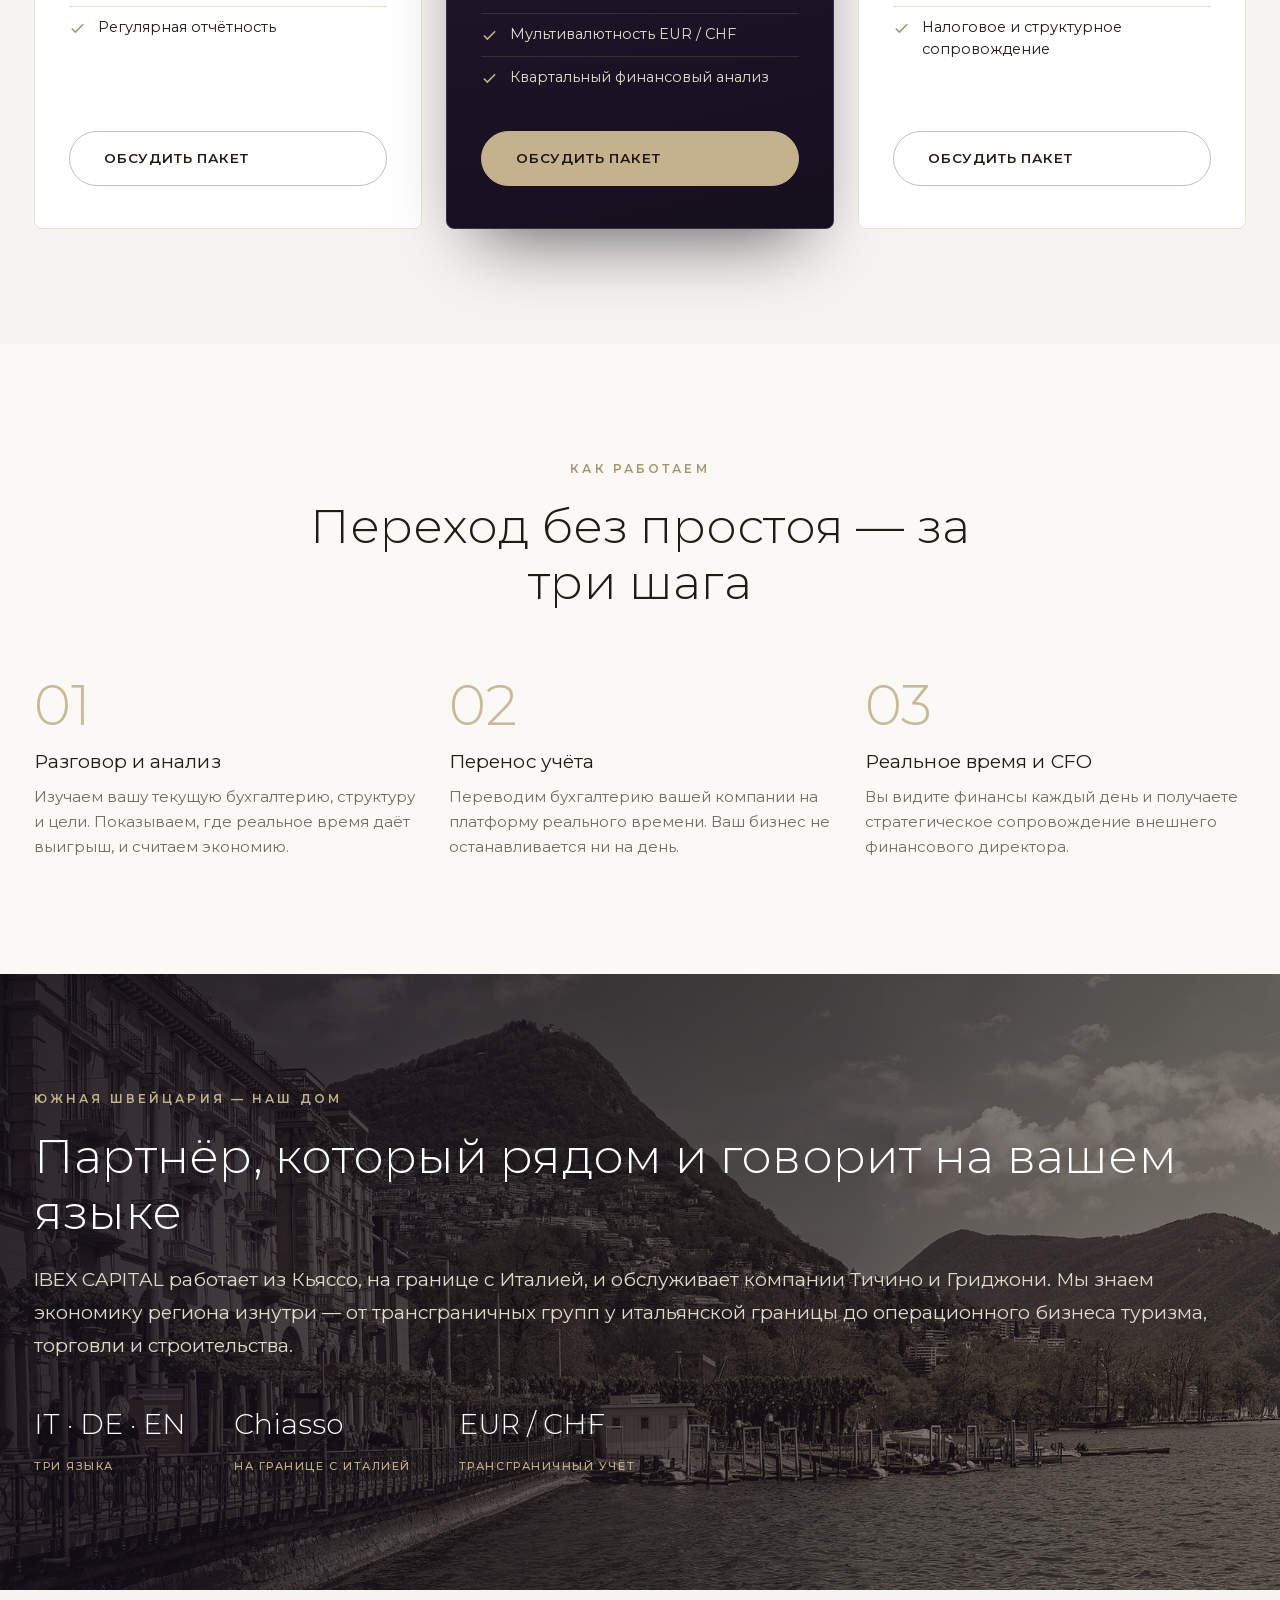
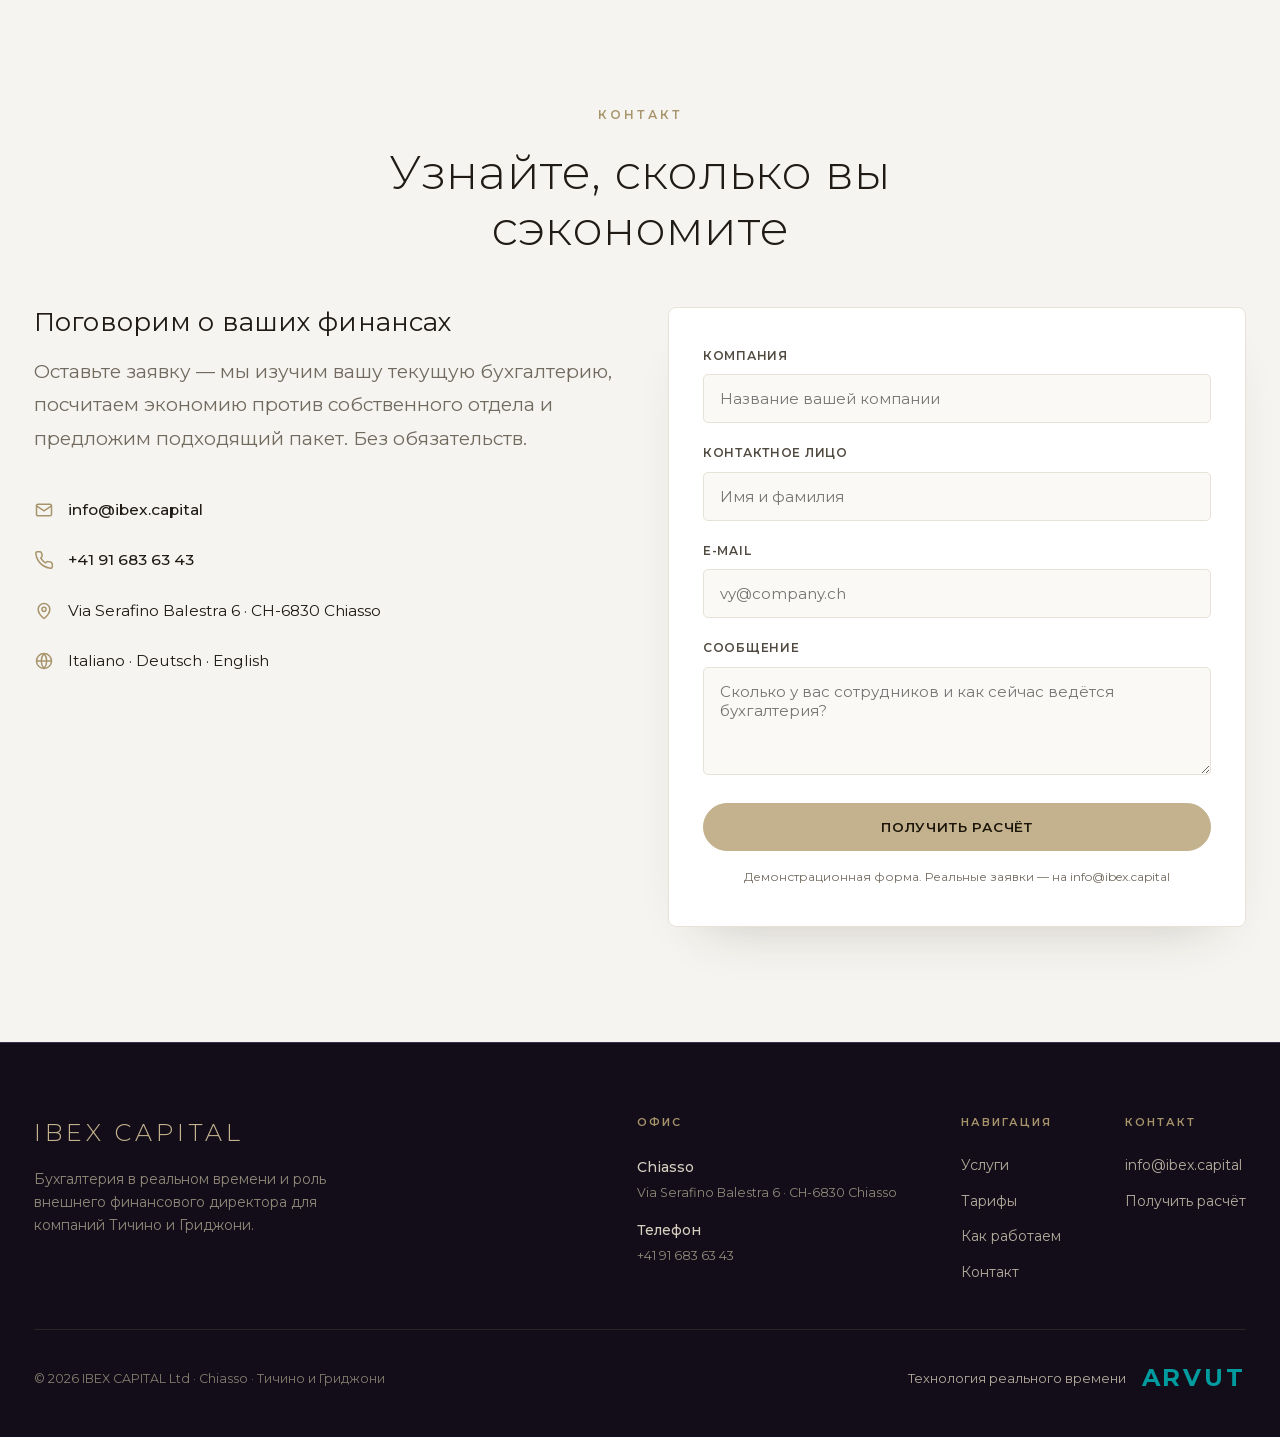
==== commit 2d404015: "Service images: histogram-matched to their real photos (warm sepia, well exposed)" ====
--- a/index.html
+++ b/index.html
@@ -317,42 +317,42 @@
     </div>
     <div class="svc-grid">
       <div class="svc reveal">
-        <div class="svc-img"><img src="assets/svc1.jpg?v=2" alt="Бухгалтерия в реальном времени"></div>
+        <div class="svc-img"><img src="assets/svc1.jpg?v=3" alt="Бухгалтерия в реальном времени"></div>
         <div class="svc-body">
           <h3>Бухгалтерия в реальном времени</h3>
           <p>Учёт, который обновляется каждый день, а не раз в квартал. MWST, кредиторы и дебиторы, отчётность — всегда актуальны.</p>
         </div>
       </div>
       <div class="svc reveal">
-        <div class="svc-img"><img src="assets/svc2.jpg?v=2" alt="Внешний финансовый директор"></div>
+        <div class="svc-img"><img src="assets/svc2.jpg?v=3" alt="Внешний финансовый директор"></div>
         <div class="svc-body">
           <h3>Внешний финансовый директор</h3>
           <p>Роль Virtual CFO: бюджеты, управленческие отчёты, контроль ликвидности и решения на основе живых цифр.</p>
         </div>
       </div>
       <div class="svc reveal">
-        <div class="svc-img"><img src="assets/svc3.jpg?v=2" alt="Мультивалютность EUR / CHF"></div>
+        <div class="svc-img"><img src="assets/svc3.jpg?v=3" alt="Мультивалютность EUR / CHF"></div>
         <div class="svc-body">
           <h3>Мультивалютность EUR / CHF</h3>
           <p>Трансграничный Тичино — это группы и контрагенты в Италии. Учёт в нескольких валютах и юрлицах без потери точности.</p>
         </div>
       </div>
       <div class="svc reveal">
-        <div class="svc-img"><img src="assets/svc4.jpg?v=2" alt="Учёт по филиалам и зарплата"></div>
+        <div class="svc-img"><img src="assets/svc4.jpg?v=3" alt="Учёт по филиалам и зарплата"></div>
         <div class="svc-body">
           <h3>Учёт по филиалам и зарплата</h3>
           <p>Несколько площадок, расчёт зарплат и социальных взносов, консолидированная картина по всей компании.</p>
         </div>
       </div>
       <div class="svc reveal">
-        <div class="svc-img"><img src="assets/svc5.jpg?v=2" alt="Личный онлайн-кабинет"></div>
+        <div class="svc-img"><img src="assets/svc5.jpg?v=3" alt="Личный онлайн-кабинет"></div>
         <div class="svc-body">
           <h3>Личный онлайн-кабинет</h3>
           <p>Защищённый онлайн-доступ к финансам вашей компании: документы, отчёты и показатели — в одном месте и в любой момент.</p>
         </div>
       </div>
       <div class="svc reveal">
-        <div class="svc-img"><img src="assets/svc6.jpg?v=2" alt="Налоги и корпоративный консалтинг"></div>
+        <div class="svc-img"><img src="assets/svc6.jpg?v=3" alt="Налоги и корпоративный консалтинг"></div>
         <div class="svc-body">
           <h3>Налоги и корпоративный консалтинг</h3>
           <p>Сильная налоговая и структурная экспертиза IBEX CAPITAL — сопровождение сделок, структур и оптимизации без рисков.</p>
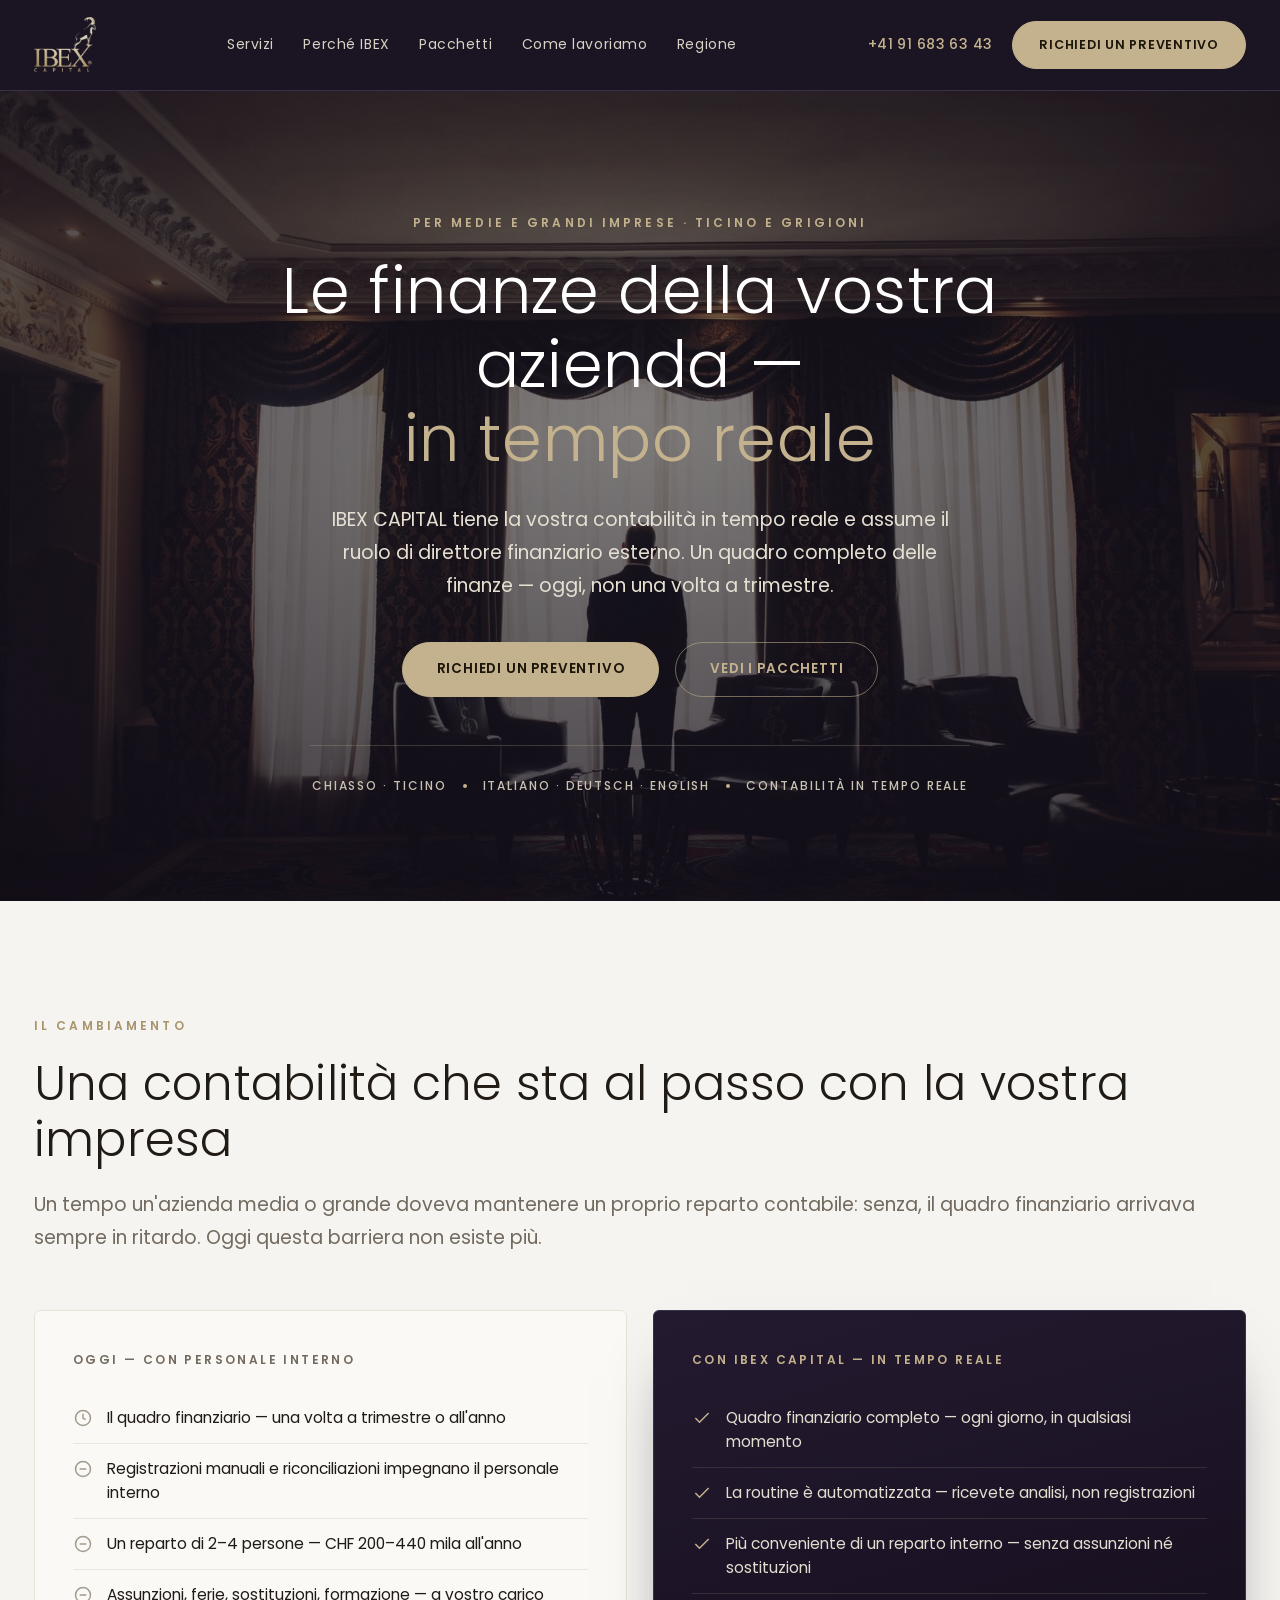
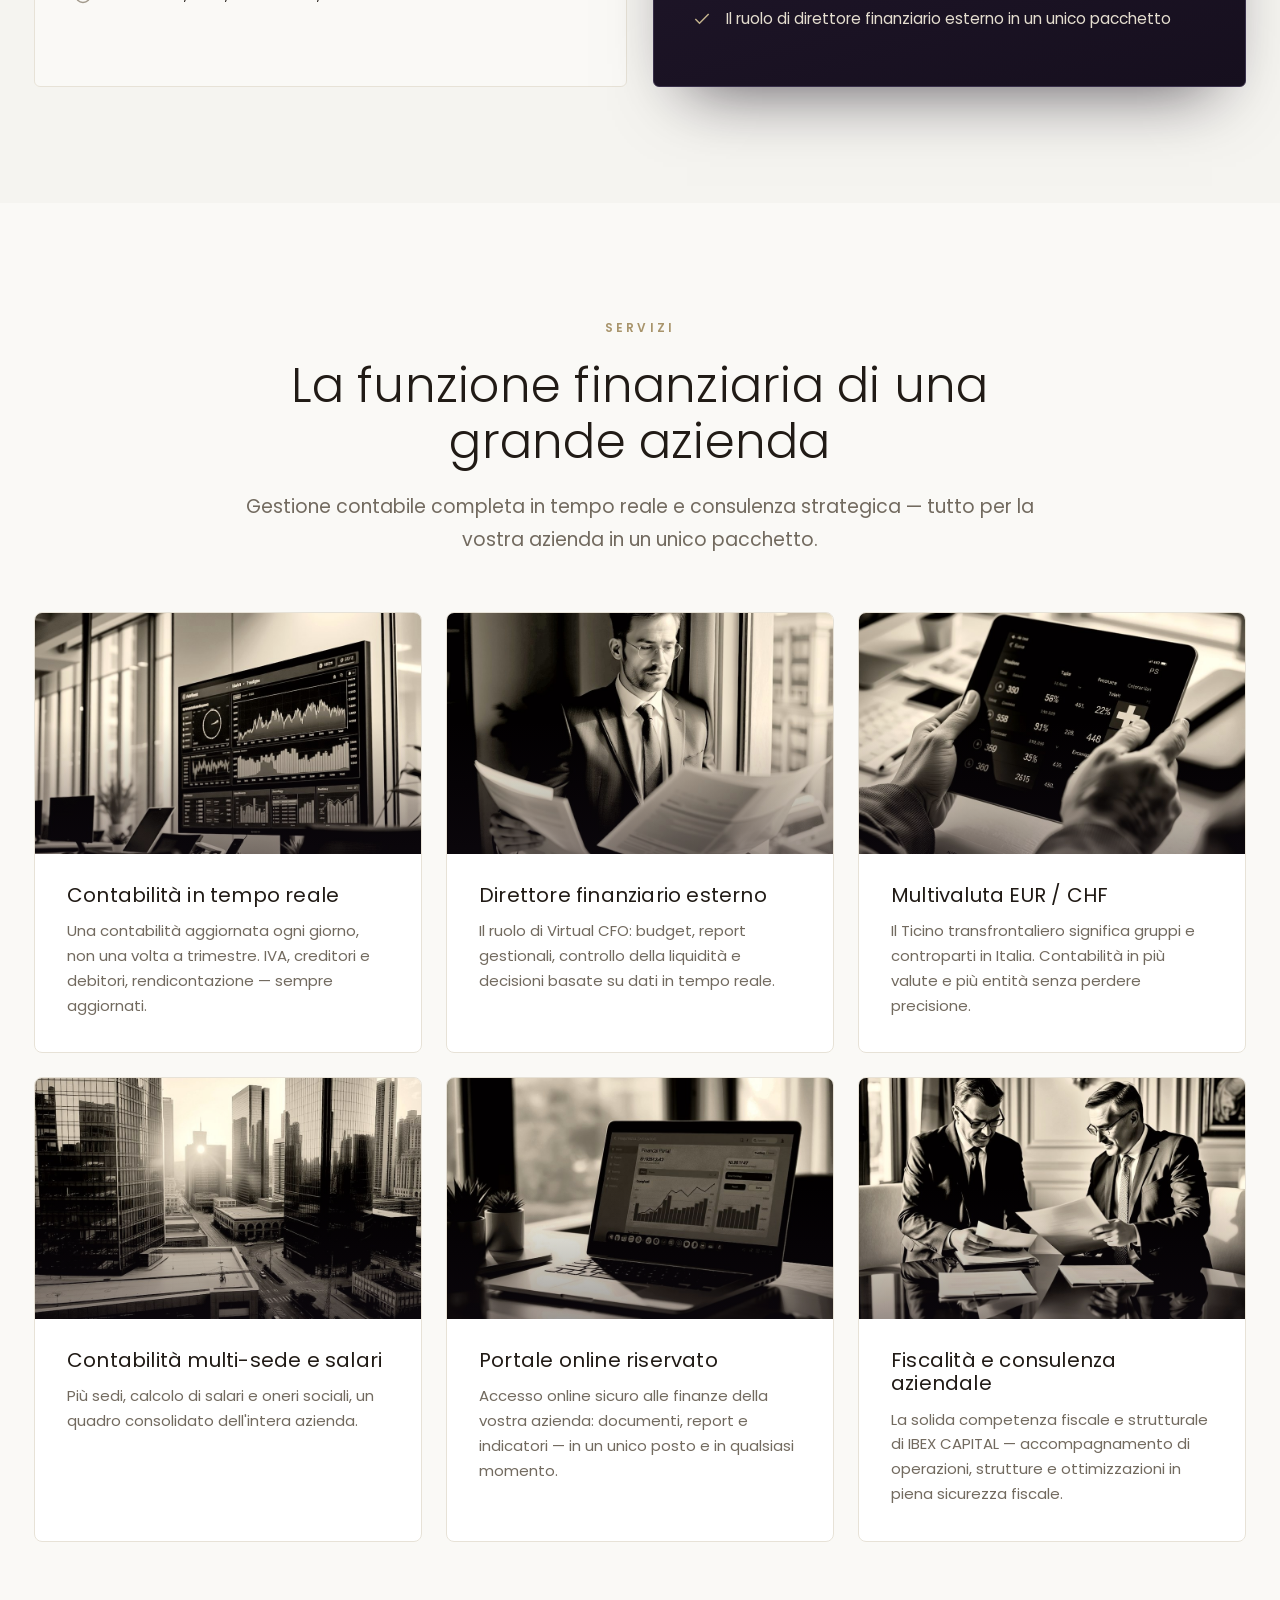
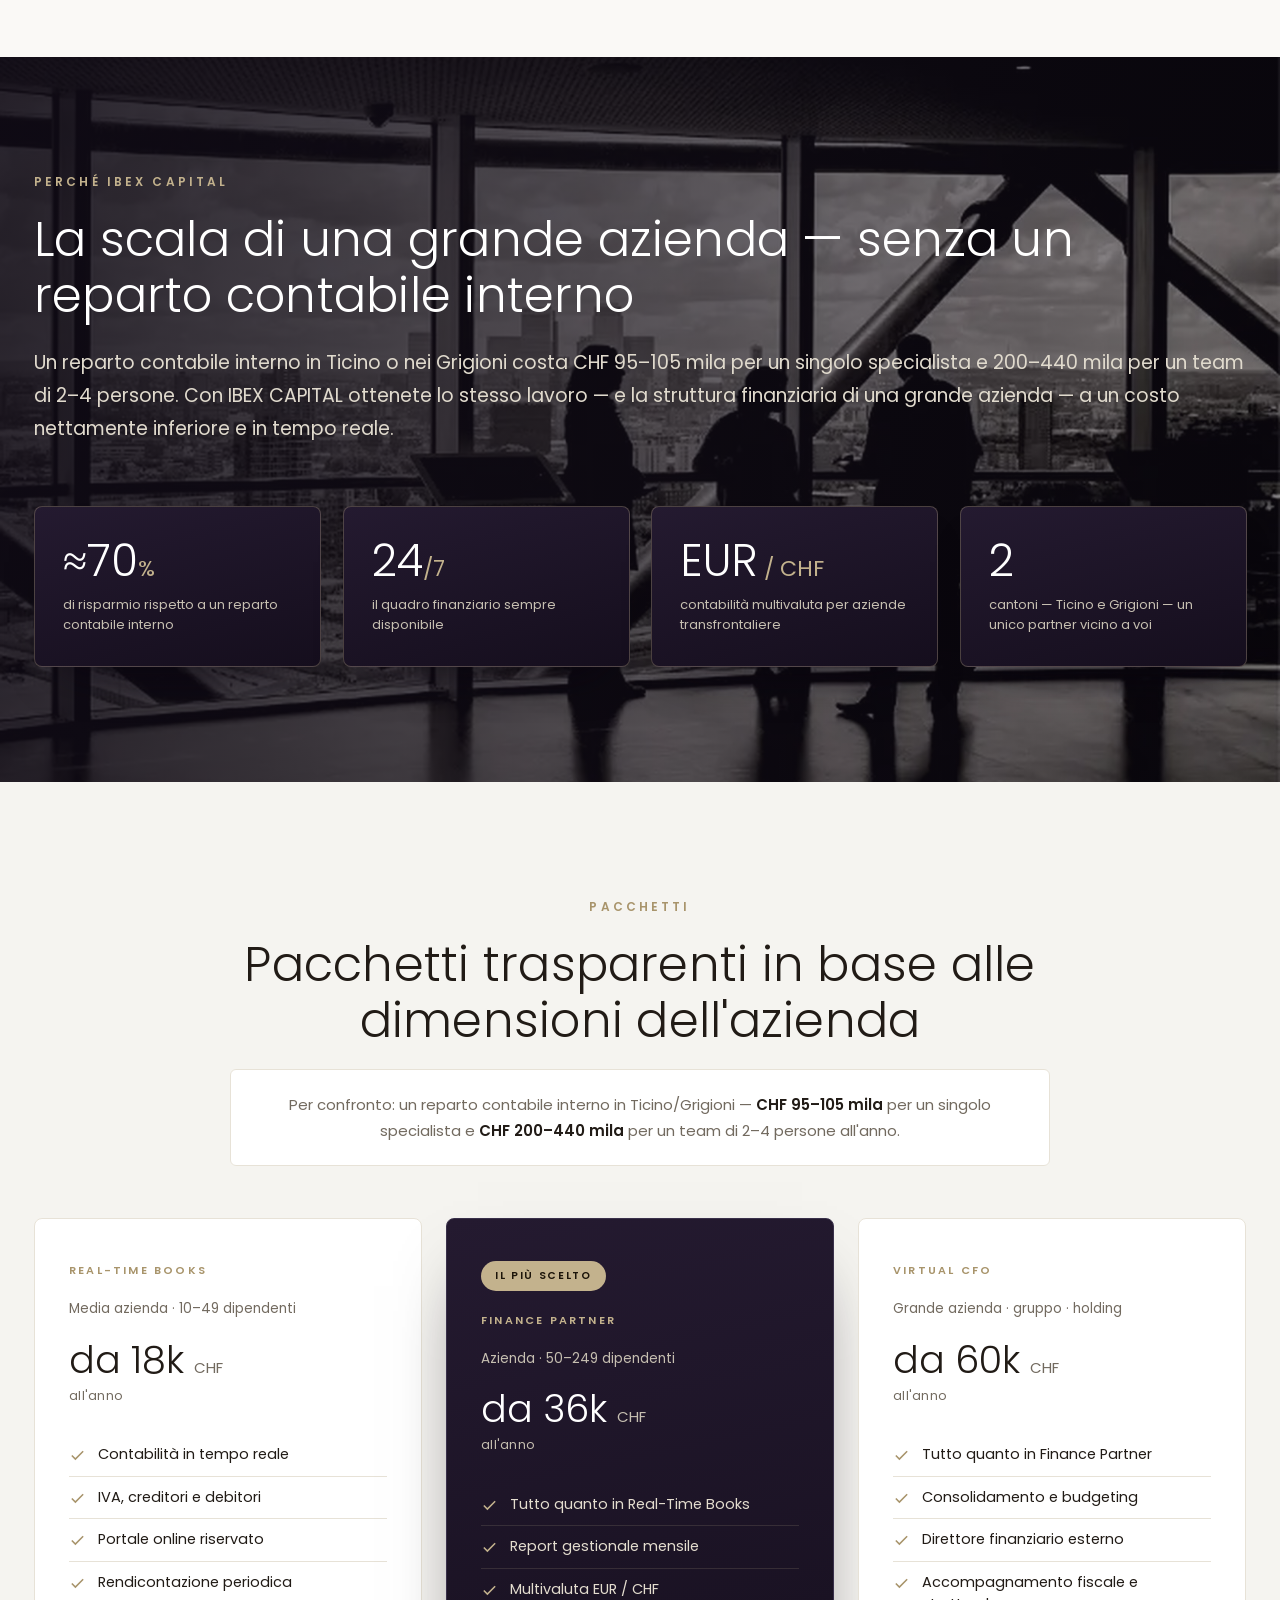
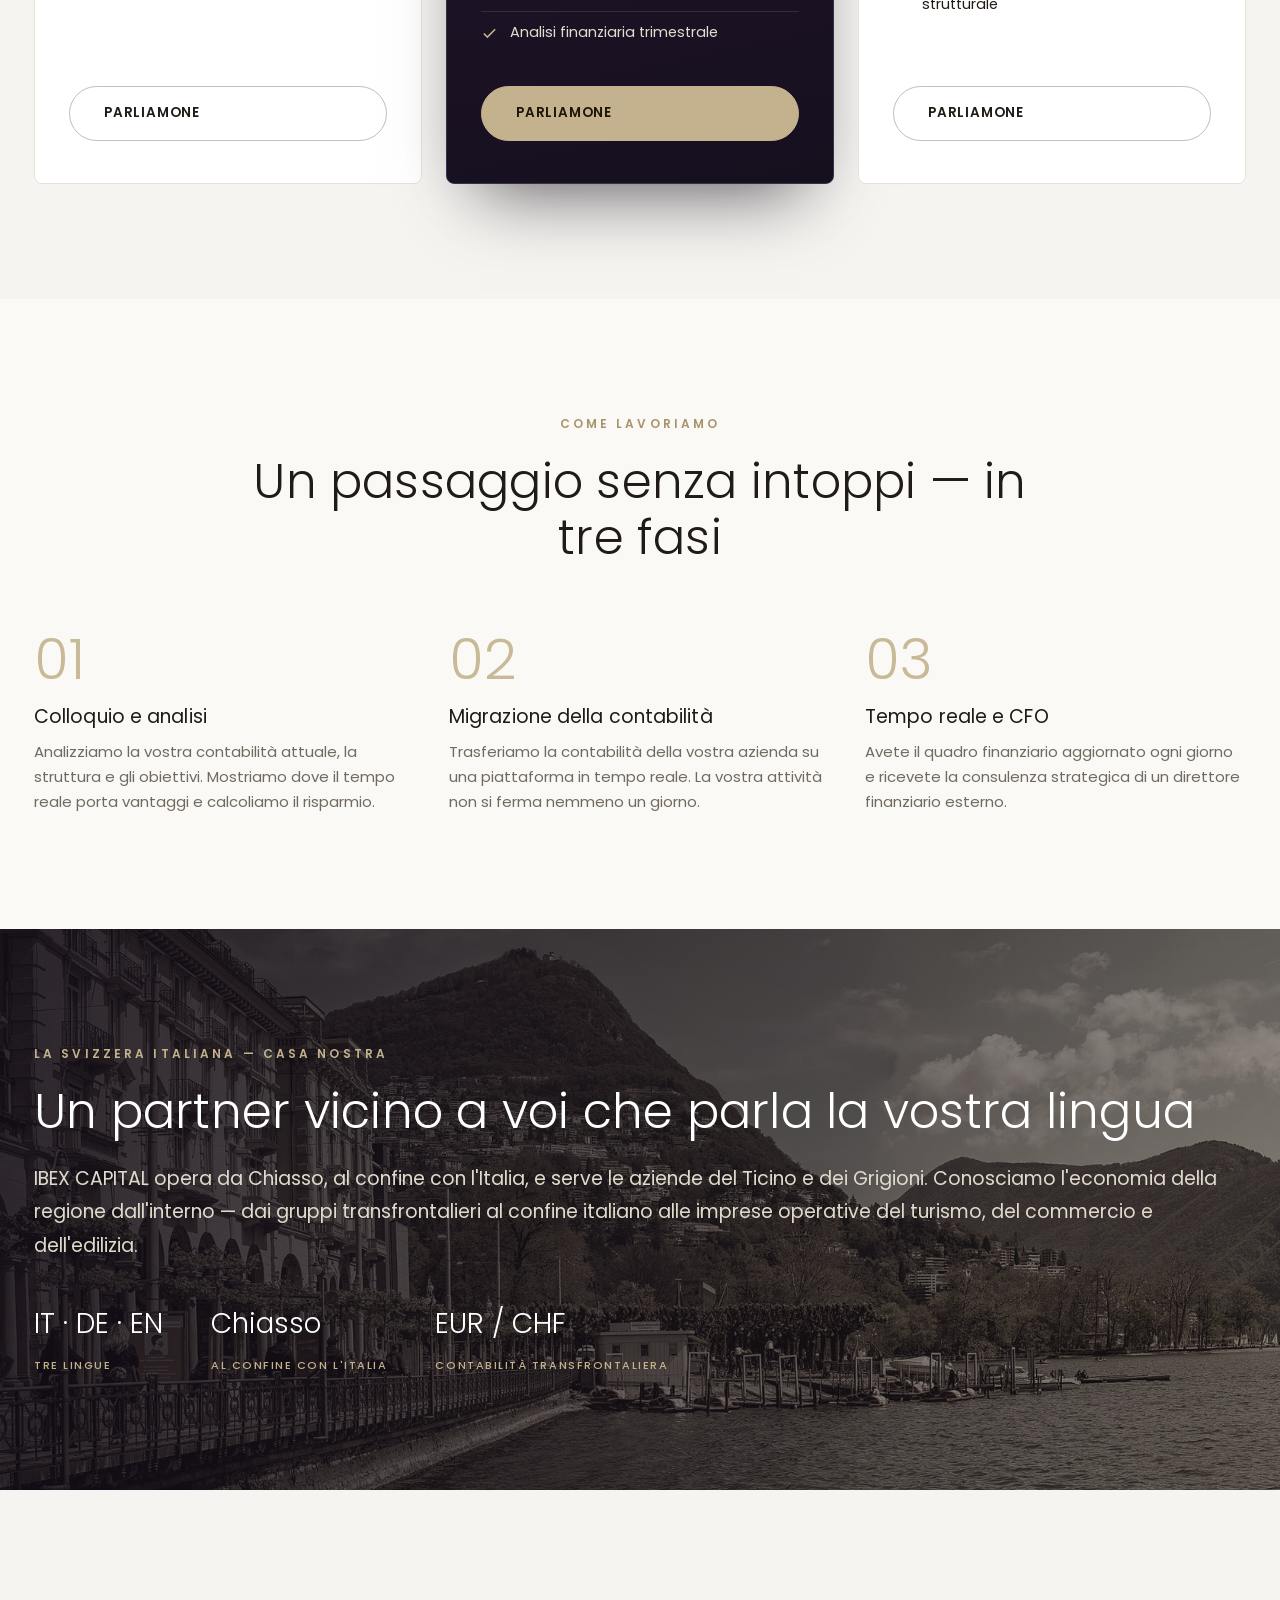
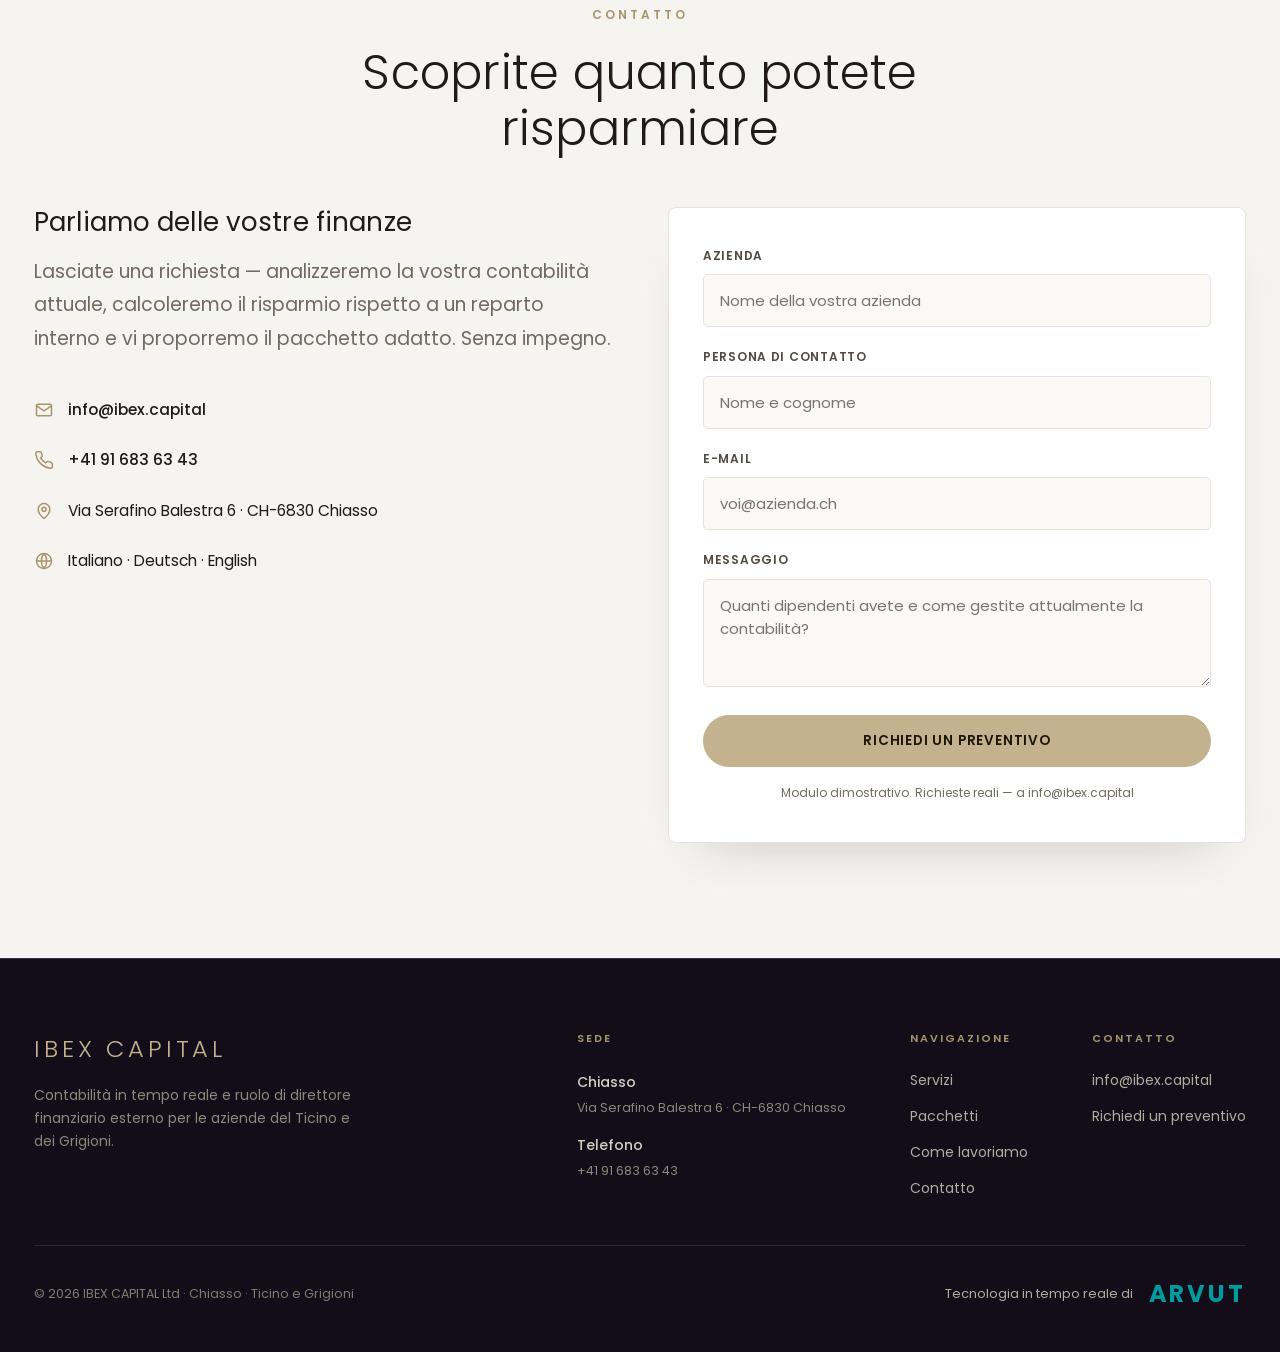
==== commit 9378f86d: "Italian copy edits from native Ticino review (accuracy + naturalness)" ====
--- a/index.html
+++ b/index.html
@@ -1,10 +1,10 @@
 <!DOCTYPE html>
-<html lang="ru">
+<html lang="it">
 <head>
 <meta charset="UTF-8">
 <meta name="viewport" content="width=device-width, initial-scale=1">
-<title>IBEX CAPITAL — Финансы вашей компании в реальном времени · Тичино и Гриджони</title>
-<meta name="description" content="IBEX CAPITAL ведёт бухгалтерию вашей компании в реальном времени и берёт на себя роль внешнего финансового директора. Chiasso · Тичино и Гриджони.">
+<title>IBEX CAPITAL — Le finanze della vostra azienda in tempo reale · Ticino e Grigioni</title>
+<meta name="description" content="IBEX CAPITAL tiene la contabilità della vostra azienda in tempo reale e assume il ruolo di direttore finanziario esterno. Chiasso · Ticino e Grigioni.">
 <link rel="stylesheet" href="fonts/fonts.css">
 <style>
 :root{
@@ -13,8 +13,8 @@
   --cream:#f5f4f0; --paper:#faf9f6; --white:#ffffff;
   --ink:#211b16; --muted:#726a5f; --line:#e7e2d7; --line-dk:#39304a;
   --arvut:#009b9f;
-  --sans:'Montserrat',-apple-system,BlinkMacSystemFont,'Segoe UI',sans-serif;
-  --head:'Montserrat',Georgia,serif;
+  --sans:'Poppins',-apple-system,BlinkMacSystemFont,'Segoe UI',sans-serif;
+  --head:'Poppins',Georgia,serif;
 }
 *{box-sizing:border-box;}
 html{scroll-behavior:smooth;}
@@ -63,13 +63,13 @@
 .hero .veil{position:absolute;inset:0;
   background:radial-gradient(120% 100% at 50% 40%,rgba(18,13,24,.5) 0%,rgba(18,13,24,.74) 55%,rgba(12,9,16,.9) 100%);}
 .hero .wrap{position:relative;z-index:2;width:100%;}
-.hero-in{max-width:800px;margin:0 auto;color:#fff;}
+.hero-in{max-width:820px;margin:0 auto;color:#fff;}
 .hero h1{font-size:clamp(34px,5.8vw,64px);color:#fff;margin-bottom:26px;font-weight:300;letter-spacing:.01em;}
 .hero h1 em{font-style:normal;color:var(--gold);}
-.hero .lead{color:#e6e0d3;max-width:620px;margin:0 auto 40px;font-size:clamp(16px,1.9vw,19px);}
+.hero .lead{color:#e6e0d3;max-width:640px;margin:0 auto 40px;font-size:clamp(16px,1.9vw,19px);}
 .hero-cta{display:flex;gap:16px;flex-wrap:wrap;margin-bottom:48px;justify-content:center;}
 .trust{display:flex;align-items:center;justify-content:center;gap:16px;flex-wrap:wrap;
-  padding-top:30px;border-top:1px solid rgba(195,178,141,.24);max-width:640px;margin:0 auto;}
+  padding-top:30px;border-top:1px solid rgba(195,178,141,.24);max-width:660px;margin:0 auto;}
 .trust span{font-size:12px;letter-spacing:.16em;text-transform:uppercase;color:#c9c1b2;font-weight:500;}
 .trust .dot{width:4px;height:4px;border-radius:50%;background:var(--gold);}
 
@@ -77,7 +77,7 @@
 .shead{max-width:none;margin-bottom:14px;}
 .shead h2{font-size:clamp(28px,4.2vw,48px);margin-bottom:20px;}
 .shead .lead{max-width:none;}
-.center{max-width:760px;margin-left:auto;margin-right:auto;text-align:center;}
+.center{max-width:820px;margin-left:auto;margin-right:auto;text-align:center;}
 
 /* ── shift ── */
 .bg-cream{background:var(--cream);}
@@ -122,15 +122,15 @@
 .band-veil{background:linear-gradient(105deg,rgba(16,11,22,.9) 0%,rgba(18,13,24,.72) 44%,rgba(20,14,28,.4) 100%);}
 .ticino-veil{background:linear-gradient(105deg,rgba(16,11,22,.86) 0%,rgba(18,13,24,.6) 48%,rgba(20,14,28,.3) 100%);}
 .stats{display:grid;grid-template-columns:repeat(4,1fr);gap:22px;margin-top:60px;}
-.stat{padding:30px 26px;border-radius:6px;background:rgba(195,178,141,.06);
-  border:1px solid rgba(195,178,141,.2);}
+.stat{padding:32px 28px;border-radius:8px;background:linear-gradient(165deg,#241a30,#150e1d);
+  border:1px solid rgba(195,178,141,.3);box-shadow:0 26px 50px -30px rgba(8,4,14,.85);}
 .stat .n{font-family:var(--head);font-weight:300;font-size:clamp(30px,3.6vw,44px);color:#fff;
   line-height:1;margin-bottom:12px;}
 .stat .n small{font-size:.5em;color:var(--gold);font-weight:400;}
 .stat .t{font-size:13px;color:#c6bfb1;line-height:1.5;}
 
 /* ── pricing ── */
-.price-anchor{max-width:720px;margin:0 auto 52px;text-align:center;font-size:15px;color:var(--muted);
+.price-anchor{max-width:820px;margin:0 auto 52px;text-align:center;font-size:15px;color:var(--muted);
   background:#fff;border:1px solid var(--line);border-radius:6px;padding:22px 30px;}
 .price-anchor b{color:var(--ink);font-weight:600;}
 .price-grid{display:grid;grid-template-columns:repeat(3,1fr);gap:24px;}
@@ -241,15 +241,15 @@
   <div class="wrap nav-in">
     <a href="#top" class="brandlogo"><img src="assets/ibex-logo.png" alt="IBEX CAPITAL"></a>
     <nav class="navlinks">
-      <a href="#servizi">Услуги</a>
-      <a href="#perche">Почему IBEX</a>
-      <a href="#tariffe">Тарифы</a>
-      <a href="#come">Как работаем</a>
-      <a href="#regione">Регион</a>
+      <a href="#servizi">Servizi</a>
+      <a href="#perche">Perché IBEX</a>
+      <a href="#tariffe">Pacchetti</a>
+      <a href="#come">Come lavoriamo</a>
+      <a href="#regione">Regione</a>
     </nav>
     <div class="nav-right">
       <span class="nav-phone">+41 91 683 63 43</span>
-      <a href="#contatto" class="btn btn-gold cta-nav">Получить расчёт</a>
+      <a href="#contatto" class="btn btn-gold cta-nav">Richiedi un preventivo</a>
     </div>
   </div>
 </header>
@@ -260,17 +260,17 @@
   <div class="veil"></div>
   <div class="wrap">
     <div class="hero-in">
-      <p class="eyebrow light">Для средних и крупных компаний · Тичино и Гриджони</p>
-      <h1>Финансы вашей компании —<br><em>в реальном времени</em></h1>
-      <p class="lead">IBEX CAPITAL ведёт вашу бухгалтерию в реальном времени и берёт на себя роль внешнего финансового директора. Полная картина финансов — сегодня, а не раз в квартал.</p>
+      <p class="eyebrow light">Per medie e grandi imprese · Ticino e Grigioni</p>
+      <h1>Le finanze della vostra azienda —<br><em>in tempo reale</em></h1>
+      <p class="lead">IBEX CAPITAL tiene la vostra contabilità in tempo reale e assume il ruolo di direttore finanziario esterno. Un quadro completo delle finanze — oggi, non una volta a trimestre.</p>
       <div class="hero-cta">
-        <a href="#contatto" class="btn btn-gold">Получить расчёт</a>
-        <a href="#tariffe" class="btn btn-ghost">Смотреть тарифы</a>
+        <a href="#contatto" class="btn btn-gold">Richiedi un preventivo</a>
+        <a href="#tariffe" class="btn btn-ghost">Vedi i pacchetti</a>
       </div>
       <div class="trust">
         <span>Chiasso · Ticino</span><i class="dot"></i>
         <span>Italiano · Deutsch · English</span><i class="dot"></i>
-        <span>Real-Time Finance</span>
+        <span>Contabilità in tempo reale</span>
       </div>
     </div>
   </div>
@@ -280,27 +280,27 @@
 <section class="sec bg-cream" id="cambiamento">
   <div class="wrap">
     <div class="shead reveal">
-      <p class="eyebrow">Сдвиг</p>
-      <h2>Бухгалтерия, которая не отстаёт от вашего бизнеса</h2>
-      <p class="lead">Раньше средняя или крупная компания держала собственный бухгалтерский отдел: иначе картина финансов приходила с опозданием. Сегодня этот барьер снят.</p>
+      <p class="eyebrow">Il cambiamento</p>
+      <h2>Una contabilità che sta al passo con la vostra impresa</h2>
+      <p class="lead">Un tempo un'azienda media o grande doveva mantenere un proprio reparto contabile: senza, il quadro finanziario arrivava sempre in ritardo. Oggi questa barriera non esiste più.</p>
     </div>
     <div class="shift-grid">
       <div class="shift-card now reveal">
-        <h3>Сегодня — свой штат</h3>
+        <h3>Oggi — con personale interno</h3>
         <ul class="shift-list">
-          <li><svg class="ic" viewBox="0 0 24 24" fill="none" stroke="#a29a8c" stroke-width="1.8"><circle cx="12" cy="12" r="9"/><path d="M12 7v5l3 2"/></svg>Картина финансов — раз в квартал или раз в год</li>
-          <li><svg class="ic" viewBox="0 0 24 24" fill="none" stroke="#a29a8c" stroke-width="1.8"><circle cx="12" cy="12" r="9"/><path d="M8 12h8"/></svg>Ручной ввод и сверки занимают штатных специалистов</li>
-          <li><svg class="ic" viewBox="0 0 24 24" fill="none" stroke="#a29a8c" stroke-width="1.8"><circle cx="12" cy="12" r="9"/><path d="M8 12h8"/></svg>Отдел из 2–4 человек — CHF 200–440 тыс. в год</li>
-          <li><svg class="ic" viewBox="0 0 24 24" fill="none" stroke="#a29a8c" stroke-width="1.8"><circle cx="12" cy="12" r="9"/><path d="M8 12h8"/></svg>Найм, отпуска, замены, обучение — на вас</li>
+          <li><svg class="ic" viewBox="0 0 24 24" fill="none" stroke="#a29a8c" stroke-width="1.8"><circle cx="12" cy="12" r="9"/><path d="M12 7v5l3 2"/></svg>Il quadro finanziario — una volta a trimestre o all'anno</li>
+          <li><svg class="ic" viewBox="0 0 24 24" fill="none" stroke="#a29a8c" stroke-width="1.8"><circle cx="12" cy="12" r="9"/><path d="M8 12h8"/></svg>Registrazioni manuali e riconciliazioni impegnano il personale interno</li>
+          <li><svg class="ic" viewBox="0 0 24 24" fill="none" stroke="#a29a8c" stroke-width="1.8"><circle cx="12" cy="12" r="9"/><path d="M8 12h8"/></svg>Un reparto di 2–4 persone — CHF 200–440 mila all'anno</li>
+          <li><svg class="ic" viewBox="0 0 24 24" fill="none" stroke="#a29a8c" stroke-width="1.8"><circle cx="12" cy="12" r="9"/><path d="M8 12h8"/></svg>Assunzioni, ferie, sostituzioni, formazione — a vostro carico</li>
         </ul>
       </div>
       <div class="shift-card ibx reveal">
-        <h3>С IBEX CAPITAL — реальное время</h3>
+        <h3>Con IBEX CAPITAL — in tempo reale</h3>
         <ul class="shift-list">
-          <li><svg class="ic" viewBox="0 0 24 24" fill="none" stroke="#c3b28d" stroke-width="1.8"><path d="M20 6 9 17l-5-5"/></svg>Полная картина финансов — каждый день, в любой момент</li>
-          <li><svg class="ic" viewBox="0 0 24 24" fill="none" stroke="#c3b28d" stroke-width="1.8"><path d="M20 6 9 17l-5-5"/></svg>Рутина автоматизирована — вы получаете анализ, а не проводки</li>
-          <li><svg class="ic" viewBox="0 0 24 24" fill="none" stroke="#c3b28d" stroke-width="1.8"><path d="M20 6 9 17l-5-5"/></svg>Дешевле собственного отдела — без найма и замен</li>
-          <li><svg class="ic" viewBox="0 0 24 24" fill="none" stroke="#c3b28d" stroke-width="1.8"><path d="M20 6 9 17l-5-5"/></svg>Роль внешнего финансового директора в одном пакете</li>
+          <li><svg class="ic" viewBox="0 0 24 24" fill="none" stroke="#c3b28d" stroke-width="1.8"><path d="M20 6 9 17l-5-5"/></svg>Quadro finanziario completo — ogni giorno, in qualsiasi momento</li>
+          <li><svg class="ic" viewBox="0 0 24 24" fill="none" stroke="#c3b28d" stroke-width="1.8"><path d="M20 6 9 17l-5-5"/></svg>La routine è automatizzata — ricevete analisi, non registrazioni</li>
+          <li><svg class="ic" viewBox="0 0 24 24" fill="none" stroke="#c3b28d" stroke-width="1.8"><path d="M20 6 9 17l-5-5"/></svg>Più conveniente di un reparto interno — senza assunzioni né sostituzioni</li>
+          <li><svg class="ic" viewBox="0 0 24 24" fill="none" stroke="#c3b28d" stroke-width="1.8"><path d="M20 6 9 17l-5-5"/></svg>Il ruolo di direttore finanziario esterno in un unico pacchetto</li>
         </ul>
       </div>
     </div>
@@ -311,51 +311,51 @@
 <section class="sec bg-paper" id="servizi">
   <div class="wrap">
     <div class="shead center reveal">
-      <p class="eyebrow">Услуги</p>
-      <h2>Финансовая функция корпоративного уровня</h2>
-      <p class="lead">Полное ведение учёта в реальном времени и стратегическое сопровождение — всё для вашей компании в одном пакете.</p>
+      <p class="eyebrow">Servizi</p>
+      <h2>La funzione finanziaria di una grande azienda</h2>
+      <p class="lead">Gestione contabile completa in tempo reale e consulenza strategica — tutto per la vostra azienda in un unico pacchetto.</p>
     </div>
     <div class="svc-grid">
       <div class="svc reveal">
-        <div class="svc-img"><img src="assets/svc1.jpg?v=3" alt="Бухгалтерия в реальном времени"></div>
+        <div class="svc-img"><img src="assets/svc1.jpg?v=3" alt="Contabilità in tempo reale"></div>
         <div class="svc-body">
-          <h3>Бухгалтерия в реальном времени</h3>
-          <p>Учёт, который обновляется каждый день, а не раз в квартал. MWST, кредиторы и дебиторы, отчётность — всегда актуальны.</p>
+          <h3>Contabilità in tempo reale</h3>
+          <p>Una contabilità aggiornata ogni giorno, non una volta a trimestre. IVA, creditori e debitori, rendicontazione — sempre aggiornati.</p>
         </div>
       </div>
       <div class="svc reveal">
-        <div class="svc-img"><img src="assets/svc2.jpg?v=3" alt="Внешний финансовый директор"></div>
+        <div class="svc-img"><img src="assets/svc2.jpg?v=3" alt="Direttore finanziario esterno"></div>
         <div class="svc-body">
-          <h3>Внешний финансовый директор</h3>
-          <p>Роль Virtual CFO: бюджеты, управленческие отчёты, контроль ликвидности и решения на основе живых цифр.</p>
+          <h3>Direttore finanziario esterno</h3>
+          <p>Il ruolo di Virtual CFO: budget, report gestionali, controllo della liquidità e decisioni basate su dati in tempo reale.</p>
         </div>
       </div>
       <div class="svc reveal">
-        <div class="svc-img"><img src="assets/svc3.jpg?v=3" alt="Мультивалютность EUR / CHF"></div>
+        <div class="svc-img"><img src="assets/svc3.jpg?v=3" alt="Multivaluta EUR / CHF"></div>
         <div class="svc-body">
-          <h3>Мультивалютность EUR / CHF</h3>
-          <p>Трансграничный Тичино — это группы и контрагенты в Италии. Учёт в нескольких валютах и юрлицах без потери точности.</p>
+          <h3>Multivaluta EUR / CHF</h3>
+          <p>Il Ticino transfrontaliero significa gruppi e controparti in Italia. Contabilità in più valute e più entità senza perdere precisione.</p>
         </div>
       </div>
       <div class="svc reveal">
-        <div class="svc-img"><img src="assets/svc4.jpg?v=3" alt="Учёт по филиалам и зарплата"></div>
+        <div class="svc-img"><img src="assets/svc4.jpg?v=3" alt="Contabilità multi-sede e salari"></div>
         <div class="svc-body">
-          <h3>Учёт по филиалам и зарплата</h3>
-          <p>Несколько площадок, расчёт зарплат и социальных взносов, консолидированная картина по всей компании.</p>
+          <h3>Contabilità multi-sede e salari</h3>
+          <p>Più sedi, calcolo di salari e oneri sociali, un quadro consolidato dell'intera azienda.</p>
         </div>
       </div>
       <div class="svc reveal">
-        <div class="svc-img"><img src="assets/svc5.jpg?v=3" alt="Личный онлайн-кабинет"></div>
+        <div class="svc-img"><img src="assets/svc5.jpg?v=3" alt="Portale online riservato"></div>
         <div class="svc-body">
-          <h3>Личный онлайн-кабинет</h3>
-          <p>Защищённый онлайн-доступ к финансам вашей компании: документы, отчёты и показатели — в одном месте и в любой момент.</p>
+          <h3>Portale online riservato</h3>
+          <p>Accesso online sicuro alle finanze della vostra azienda: documenti, report e indicatori — in un unico posto e in qualsiasi momento.</p>
         </div>
       </div>
       <div class="svc reveal">
-        <div class="svc-img"><img src="assets/svc6.jpg?v=3" alt="Налоги и корпоративный консалтинг"></div>
+        <div class="svc-img"><img src="assets/svc6.jpg?v=3" alt="Fiscalità e consulenza aziendale"></div>
         <div class="svc-body">
-          <h3>Налоги и корпоративный консалтинг</h3>
-          <p>Сильная налоговая и структурная экспертиза IBEX CAPITAL — сопровождение сделок, структур и оптимизации без рисков.</p>
+          <h3>Fiscalità e consulenza aziendale</h3>
+          <p>La solida competenza fiscale e strutturale di IBEX CAPITAL — accompagnamento di operazioni, strutture e ottimizzazioni in piena sicurezza fiscale.</p>
         </div>
       </div>
     </div>
@@ -364,19 +364,19 @@
 
 <!-- ADVANTAGE BAND -->
 <section class="sec bgblock" id="perche">
-  <img class="bgimg" src="assets/city.jpg?v=1" alt="Панорама города">
+  <img class="bgimg" src="assets/city.jpg?v=1" alt="Panorama urbano">
   <div class="veil band-veil"></div>
   <div class="wrap">
     <div class="reveal">
-      <p class="eyebrow light">Почему IBEX CAPITAL</p>
-      <h2>Масштаб крупной компании — без собственного бухгалтерского отдела</h2>
-      <p class="lead">Своя бухгалтерия в Тичино или Гриджони обходится в CHF 95–105 тыс. за одного специалиста и 200–440 тыс. за команду 2–4 человека. С IBEX CAPITAL вы получаете ту же работу — и финансовую функцию уровня крупной компании — заметно дешевле и в реальном времени.</p>
+      <p class="eyebrow light">Perché IBEX CAPITAL</p>
+      <h2>La scala di una grande azienda — senza un reparto contabile interno</h2>
+      <p class="lead">Un reparto contabile interno in Ticino o nei Grigioni costa CHF 95–105 mila per un singolo specialista e 200–440 mila per un team di 2–4 persone. Con IBEX CAPITAL ottenete lo stesso lavoro — e la struttura finanziaria di una grande azienda — a un costo nettamente inferiore e in tempo reale.</p>
     </div>
     <div class="stats">
-      <div class="stat reveal"><div class="n">≈70<small>%</small></div><div class="t">экономия против собственного бухгалтера в год</div></div>
-      <div class="stat reveal"><div class="n">24<small>/7</small></div><div class="t">картина финансов доступна в любой момент</div></div>
-      <div class="stat reveal"><div class="n">EUR<small> / CHF</small></div><div class="t">мультивалютный учёт для трансграничных компаний</div></div>
-      <div class="stat reveal"><div class="n">2</div><div class="t">кантона — Тичино и Гриджони — один партнёр рядом</div></div>
+      <div class="stat reveal"><div class="n">≈70<small>%</small></div><div class="t">di risparmio rispetto a un reparto contabile interno</div></div>
+      <div class="stat reveal"><div class="n">24<small>/7</small></div><div class="t">il quadro finanziario sempre disponibile</div></div>
+      <div class="stat reveal"><div class="n">EUR<small> / CHF</small></div><div class="t">contabilità multivaluta per aziende transfrontaliere</div></div>
+      <div class="stat reveal"><div class="n">2</div><div class="t">cantoni — Ticino e Grigioni — un unico partner vicino a voi</div></div>
     </div>
   </div>
 </section>
@@ -385,50 +385,50 @@
 <section class="sec bg-cream" id="tariffe">
   <div class="wrap">
     <div class="shead center reveal">
-      <p class="eyebrow">Тарифы</p>
-      <h2>Прозрачные пакеты по размеру компании</h2>
-    </div>
-    <p class="price-anchor reveal">Ориентир для сравнения: собственный бухгалтерский отдел в Тичино/Гриджони — <b>CHF 95–105 тыс.</b> за одного специалиста и <b>CHF 200–440 тыс.</b> за команду 2–4 человека в год.</p>
+      <p class="eyebrow">Pacchetti</p>
+      <h2>Pacchetti trasparenti in base alle dimensioni dell'azienda</h2>
+    </div>
+    <p class="price-anchor reveal">Per confronto: un reparto contabile interno in Ticino/Grigioni — <b>CHF 95–105 mila</b> per un singolo specialista e <b>CHF 200–440 mila</b> per un team di 2–4 persone all'anno.</p>
     <div class="price-grid">
       <div class="tier reveal">
         <span class="tag">Real-Time Books</span>
-        <p class="who">Средняя компания · 10–49 сотрудников</p>
-        <div class="price">от 18k <small>CHF</small></div>
-        <p class="per">в год</p>
+        <p class="who">Media azienda · 10–49 dipendenti</p>
+        <div class="price">da 18k <small>CHF</small></div>
+        <p class="per">all'anno</p>
         <ul>
-          <li><svg class="chk" viewBox="0 0 24 24" fill="none" stroke="currentColor" stroke-width="2.2"><path d="M20 6 9 17l-5-5"/></svg>Бухгалтерия в реальном времени</li>
-          <li><svg class="chk" viewBox="0 0 24 24" fill="none" stroke="currentColor" stroke-width="2.2"><path d="M20 6 9 17l-5-5"/></svg>MWST, кредиторы и дебиторы</li>
-          <li><svg class="chk" viewBox="0 0 24 24" fill="none" stroke="currentColor" stroke-width="2.2"><path d="M20 6 9 17l-5-5"/></svg>Личный онлайн-кабинет для вас</li>
-          <li><svg class="chk" viewBox="0 0 24 24" fill="none" stroke="currentColor" stroke-width="2.2"><path d="M20 6 9 17l-5-5"/></svg>Регулярная отчётность</li>
+          <li><svg class="chk" viewBox="0 0 24 24" fill="none" stroke="currentColor" stroke-width="2.2"><path d="M20 6 9 17l-5-5"/></svg>Contabilità in tempo reale</li>
+          <li><svg class="chk" viewBox="0 0 24 24" fill="none" stroke="currentColor" stroke-width="2.2"><path d="M20 6 9 17l-5-5"/></svg>IVA, creditori e debitori</li>
+          <li><svg class="chk" viewBox="0 0 24 24" fill="none" stroke="currentColor" stroke-width="2.2"><path d="M20 6 9 17l-5-5"/></svg>Portale online riservato</li>
+          <li><svg class="chk" viewBox="0 0 24 24" fill="none" stroke="currentColor" stroke-width="2.2"><path d="M20 6 9 17l-5-5"/></svg>Rendicontazione periodica</li>
         </ul>
-        <a href="#contatto" class="btn btn-out">Обсудить пакет</a>
+        <a href="#contatto" class="btn btn-out">Parliamone</a>
       </div>
       <div class="tier feat reveal">
-        <span class="ribbon">Чаще всего выбирают</span>
+        <span class="ribbon">Il più scelto</span>
         <span class="tag">Finance Partner</span>
-        <p class="who">Компания · 50–249 сотрудников</p>
-        <div class="price">от 36k <small>CHF</small></div>
-        <p class="per">в год</p>
+        <p class="who">Azienda · 50–249 dipendenti</p>
+        <div class="price">da 36k <small>CHF</small></div>
+        <p class="per">all'anno</p>
         <ul>
-          <li><svg class="chk" viewBox="0 0 24 24" fill="none" stroke="currentColor" stroke-width="2.2"><path d="M20 6 9 17l-5-5"/></svg>Всё из Real-Time Books</li>
-          <li><svg class="chk" viewBox="0 0 24 24" fill="none" stroke="currentColor" stroke-width="2.2"><path d="M20 6 9 17l-5-5"/></svg>Ежемесячный управленческий отчёт</li>
-          <li><svg class="chk" viewBox="0 0 24 24" fill="none" stroke="currentColor" stroke-width="2.2"><path d="M20 6 9 17l-5-5"/></svg>Мультивалютность EUR / CHF</li>
-          <li><svg class="chk" viewBox="0 0 24 24" fill="none" stroke="currentColor" stroke-width="2.2"><path d="M20 6 9 17l-5-5"/></svg>Квартальный финансовый анализ</li>
+          <li><svg class="chk" viewBox="0 0 24 24" fill="none" stroke="currentColor" stroke-width="2.2"><path d="M20 6 9 17l-5-5"/></svg>Tutto quanto in Real-Time Books</li>
+          <li><svg class="chk" viewBox="0 0 24 24" fill="none" stroke="currentColor" stroke-width="2.2"><path d="M20 6 9 17l-5-5"/></svg>Report gestionale mensile</li>
+          <li><svg class="chk" viewBox="0 0 24 24" fill="none" stroke="currentColor" stroke-width="2.2"><path d="M20 6 9 17l-5-5"/></svg>Multivaluta EUR / CHF</li>
+          <li><svg class="chk" viewBox="0 0 24 24" fill="none" stroke="currentColor" stroke-width="2.2"><path d="M20 6 9 17l-5-5"/></svg>Analisi finanziaria trimestrale</li>
         </ul>
-        <a href="#contatto" class="btn btn-gold">Обсудить пакет</a>
+        <a href="#contatto" class="btn btn-gold">Parliamone</a>
       </div>
       <div class="tier reveal">
         <span class="tag">Virtual CFO</span>
-        <p class="who">Крупная компания · группа · холдинг</p>
-        <div class="price">от 60k <small>CHF</small></div>
-        <p class="per">в год</p>
+        <p class="who">Grande azienda · gruppo · holding</p>
+        <div class="price">da 60k <small>CHF</small></div>
+        <p class="per">all'anno</p>
         <ul>
-          <li><svg class="chk" viewBox="0 0 24 24" fill="none" stroke="currentColor" stroke-width="2.2"><path d="M20 6 9 17l-5-5"/></svg>Всё из Finance Partner</li>
-          <li><svg class="chk" viewBox="0 0 24 24" fill="none" stroke="currentColor" stroke-width="2.2"><path d="M20 6 9 17l-5-5"/></svg>Консолидация и бюджетирование</li>
-          <li><svg class="chk" viewBox="0 0 24 24" fill="none" stroke="currentColor" stroke-width="2.2"><path d="M20 6 9 17l-5-5"/></svg>Внешний финансовый директор</li>
-          <li><svg class="chk" viewBox="0 0 24 24" fill="none" stroke="currentColor" stroke-width="2.2"><path d="M20 6 9 17l-5-5"/></svg>Налоговое и структурное сопровождение</li>
+          <li><svg class="chk" viewBox="0 0 24 24" fill="none" stroke="currentColor" stroke-width="2.2"><path d="M20 6 9 17l-5-5"/></svg>Tutto quanto in Finance Partner</li>
+          <li><svg class="chk" viewBox="0 0 24 24" fill="none" stroke="currentColor" stroke-width="2.2"><path d="M20 6 9 17l-5-5"/></svg>Consolidamento e budgeting</li>
+          <li><svg class="chk" viewBox="0 0 24 24" fill="none" stroke="currentColor" stroke-width="2.2"><path d="M20 6 9 17l-5-5"/></svg>Direttore finanziario esterno</li>
+          <li><svg class="chk" viewBox="0 0 24 24" fill="none" stroke="currentColor" stroke-width="2.2"><path d="M20 6 9 17l-5-5"/></svg>Accompagnamento fiscale e strutturale</li>
         </ul>
-        <a href="#contatto" class="btn btn-out">Обсудить пакет</a>
+        <a href="#contatto" class="btn btn-out">Parliamone</a>
       </div>
     </div>
   </div>
@@ -438,24 +438,24 @@
 <section class="sec bg-paper" id="come">
   <div class="wrap">
     <div class="shead center reveal">
-      <p class="eyebrow">Как работаем</p>
-      <h2>Переход без простоя — за три шага</h2>
+      <p class="eyebrow">Come lavoriamo</p>
+      <h2>Un passaggio senza intoppi — in tre fasi</h2>
     </div>
     <div class="steps">
       <div class="step reveal">
         <div class="num">01</div>
-        <h3>Разговор и анализ</h3>
-        <p>Изучаем вашу текущую бухгалтерию, структуру и цели. Показываем, где реальное время даёт выигрыш, и считаем экономию.</p>
+        <h3>Colloquio e analisi</h3>
+        <p>Analizziamo la vostra contabilità attuale, la struttura e gli obiettivi. Mostriamo dove il tempo reale porta vantaggi e calcoliamo il risparmio.</p>
       </div>
       <div class="step reveal">
         <div class="num">02</div>
-        <h3>Перенос учёта</h3>
-        <p>Переводим бухгалтерию вашей компании на платформу реального времени. Ваш бизнес не останавливается ни на день.</p>
+        <h3>Migrazione della contabilità</h3>
+        <p>Trasferiamo la contabilità della vostra azienda su una piattaforma in tempo reale. La vostra attività non si ferma nemmeno un giorno.</p>
       </div>
       <div class="step reveal">
         <div class="num">03</div>
-        <h3>Реальное время и CFO</h3>
-        <p>Вы видите финансы каждый день и получаете стратегическое сопровождение внешнего финансового директора.</p>
+        <h3>Tempo reale e CFO</h3>
+        <p>Avete il quadro finanziario aggiornato ogni giorno e ricevete la consulenza strategica di un direttore finanziario esterno.</p>
       </div>
     </div>
   </div>
@@ -463,18 +463,18 @@
 
 <!-- REGION BLOCK -->
 <section class="sec bgblock" id="regione">
-  <img class="bgimg" src="assets/ticino.jpg?v=1" alt="Южная Швейцария — Лугано, Тичино">
+  <img class="bgimg" src="assets/ticino.jpg?v=1" alt="Svizzera italiana — Lugano, Ticino">
   <div class="veil ticino-veil"></div>
   <div class="wrap">
     <div class="reveal">
-      <p class="eyebrow light">Южная Швейцария — наш дом</p>
-      <h2>Партнёр, который рядом и говорит на вашем языке</h2>
-      <p class="lead">IBEX CAPITAL работает из Кьяссо, на границе с Италией, и обслуживает компании Тичино и Гриджони. Мы знаем экономику региона изнутри — от трансграничных групп у итальянской границы до операционного бизнеса туризма, торговли и строительства.</p>
+      <p class="eyebrow light">La Svizzera italiana — casa nostra</p>
+      <h2>Un partner vicino a voi che parla la vostra lingua</h2>
+      <p class="lead">IBEX CAPITAL opera da Chiasso, al confine con l'Italia, e serve le aziende del Ticino e dei Grigioni. Conosciamo l'economia della regione dall'interno — dai gruppi transfrontalieri al confine italiano alle imprese operative del turismo, del commercio e dell'edilizia.</p>
     </div>
     <div class="pmarks reveal">
-      <div>IT · DE · EN<span>Три языка</span></div>
-      <div>Chiasso<span>на границе с Италией</span></div>
-      <div>EUR / CHF<span>трансграничный учёт</span></div>
+      <div>IT · DE · EN<span>Tre lingue</span></div>
+      <div>Chiasso<span>al confine con l'Italia</span></div>
+      <div>EUR / CHF<span>contabilità transfrontaliera</span></div>
     </div>
   </div>
 </section>
@@ -483,25 +483,25 @@
 <section class="sec bg-cream" id="contatto">
   <div class="wrap">
     <div class="shead center reveal">
-      <p class="eyebrow">Контакт</p>
-      <h2>Узнайте, сколько вы сэкономите</h2>
+      <p class="eyebrow">Contatto</p>
+      <h2>Scoprite quanto potete risparmiare</h2>
     </div>
     <div class="contact-grid">
       <div class="contact-info reveal">
-        <h3>Поговорим о ваших финансах</h3>
-        <p class="lead">Оставьте заявку — мы изучим вашу текущую бухгалтерию, посчитаем экономию против собственного отдела и предложим подходящий пакет. Без обязательств.</p>
+        <h3>Parliamo delle vostre finanze</h3>
+        <p class="lead">Lasciate una richiesta — analizzeremo la vostra contabilità attuale, calcoleremo il risparmio rispetto a un reparto interno e vi proporremo il pacchetto adatto. Senza impegno.</p>
         <div class="cline"><svg viewBox="0 0 24 24" fill="none" stroke-width="1.8"><rect x="3" y="5" width="18" height="14" rx="2"/><path d="m3 7 9 6 9-6"/></svg><a href="mailto:info@ibex.capital">info@ibex.capital</a></div>
         <div class="cline"><svg viewBox="0 0 24 24" fill="none" stroke-width="1.8"><path d="M22 16.9v3a2 2 0 01-2.2 2 19.8 19.8 0 01-8.6-3 19.5 19.5 0 01-6-6 19.8 19.8 0 01-3-8.6A2 2 0 014.1 2h3a2 2 0 012 1.7c.1.9.3 1.8.6 2.6a2 2 0 01-.5 2.1L8 9.5a16 16 0 006 6l1.1-1.1a2 2 0 012.1-.5c.8.3 1.7.5 2.6.6a2 2 0 011.7 2z"/></svg><a href="tel:+41916836343">+41 91 683 63 43</a></div>
         <div class="cline"><svg viewBox="0 0 24 24" fill="none" stroke-width="1.8"><path d="M12 21s-7-5.2-7-11a7 7 0 0114 0c0 5.8-7 11-7 11z"/><circle cx="12" cy="10" r="2.5"/></svg>Via Serafino Balestra 6 · CH-6830 Chiasso</div>
         <div class="cline"><svg viewBox="0 0 24 24" fill="none" stroke-width="1.8"><circle cx="12" cy="12" r="9"/><path d="M3 12h18M12 3a14 14 0 010 18M12 3a14 14 0 000 18"/></svg>Italiano · Deutsch · English</div>
       </div>
-      <form class="reveal" onsubmit="event.preventDefault();var b=this.querySelector('button');b.textContent='Спасибо! Мы свяжемся с вами';b.style.background='var(--arvut)';b.style.borderColor='var(--arvut)';b.style.color='#fff';">
-        <div class="field"><label>Компания</label><input type="text" placeholder="Название вашей компании" required></div>
-        <div class="field"><label>Контактное лицо</label><input type="text" placeholder="Имя и фамилия" required></div>
-        <div class="field"><label>E-mail</label><input type="email" placeholder="vy@company.ch" required></div>
-        <div class="field"><label>Сообщение</label><textarea placeholder="Сколько у вас сотрудников и как сейчас ведётся бухгалтерия?"></textarea></div>
-        <button type="submit" class="btn btn-gold">Получить расчёт</button>
-        <p class="formnote">Демонстрационная форма. Реальные заявки — на info@ibex.capital</p>
+      <form class="reveal" onsubmit="event.preventDefault();var b=this.querySelector('button');b.textContent='Grazie! Vi contatteremo';b.style.background='var(--arvut)';b.style.borderColor='var(--arvut)';b.style.color='#fff';">
+        <div class="field"><label>Azienda</label><input type="text" placeholder="Nome della vostra azienda" required></div>
+        <div class="field"><label>Persona di contatto</label><input type="text" placeholder="Nome e cognome" required></div>
+        <div class="field"><label>E-mail</label><input type="email" placeholder="voi@azienda.ch" required></div>
+        <div class="field"><label>Messaggio</label><textarea placeholder="Quanti dipendenti avete e come gestite attualmente la contabilità?"></textarea></div>
+        <button type="submit" class="btn btn-gold">Richiedi un preventivo</button>
+        <p class="formnote">Modulo dimostrativo. Richieste reali — a info@ibex.capital</p>
       </form>
     </div>
   </div>
@@ -513,31 +513,31 @@
     <div class="foot-top">
       <div class="foot-brand">
         <div class="wm">IBEX&nbsp;CAPITAL</div>
-        <p>Бухгалтерия в реальном времени и роль внешнего финансового директора для компаний Тичино и Гриджони.</p>
+        <p>Contabilità in tempo reale e ruolo di direttore finanziario esterno per le aziende del Ticino e dei Grigioni.</p>
       </div>
       <div class="foot-links">
         <div class="foot-col foot-offices">
-          <h4>Офис</h4>
+          <h4>Sede</h4>
           <div class="foff"><b>Chiasso</b><span>Via Serafino Balestra 6 · CH-6830 Chiasso</span></div>
-          <div class="foff"><b>Телефон</b><span>+41 91 683 63 43</span></div>
+          <div class="foff"><b>Telefono</b><span>+41 91 683 63 43</span></div>
         </div>
         <div class="foot-col">
-          <h4>Навигация</h4>
-          <a href="#servizi">Услуги</a>
-          <a href="#tariffe">Тарифы</a>
-          <a href="#come">Как работаем</a>
-          <a href="#contatto">Контакт</a>
+          <h4>Navigazione</h4>
+          <a href="#servizi">Servizi</a>
+          <a href="#tariffe">Pacchetti</a>
+          <a href="#come">Come lavoriamo</a>
+          <a href="#contatto">Contatto</a>
         </div>
         <div class="foot-col">
-          <h4>Контакт</h4>
+          <h4>Contatto</h4>
           <a href="mailto:info@ibex.capital">info@ibex.capital</a>
-          <a href="#contatto">Получить расчёт</a>
+          <a href="#contatto">Richiedi un preventivo</a>
         </div>
       </div>
     </div>
     <div class="foot-bot">
-      <span class="copy">© 2026 IBEX CAPITAL Ltd · Chiasso · Тичино и Гриджони</span>
-      <span class="foot-credit"><span class="lbl">Технология реального времени</span><span class="arvut-wm">ARVUT</span></span>
+      <span class="copy">© 2026 IBEX CAPITAL Ltd · Chiasso · Ticino e Grigioni</span>
+      <span class="foot-credit"><span class="lbl">Tecnologia in tempo reale di</span><span class="arvut-wm">ARVUT</span></span>
     </div>
   </div>
 </footer>
